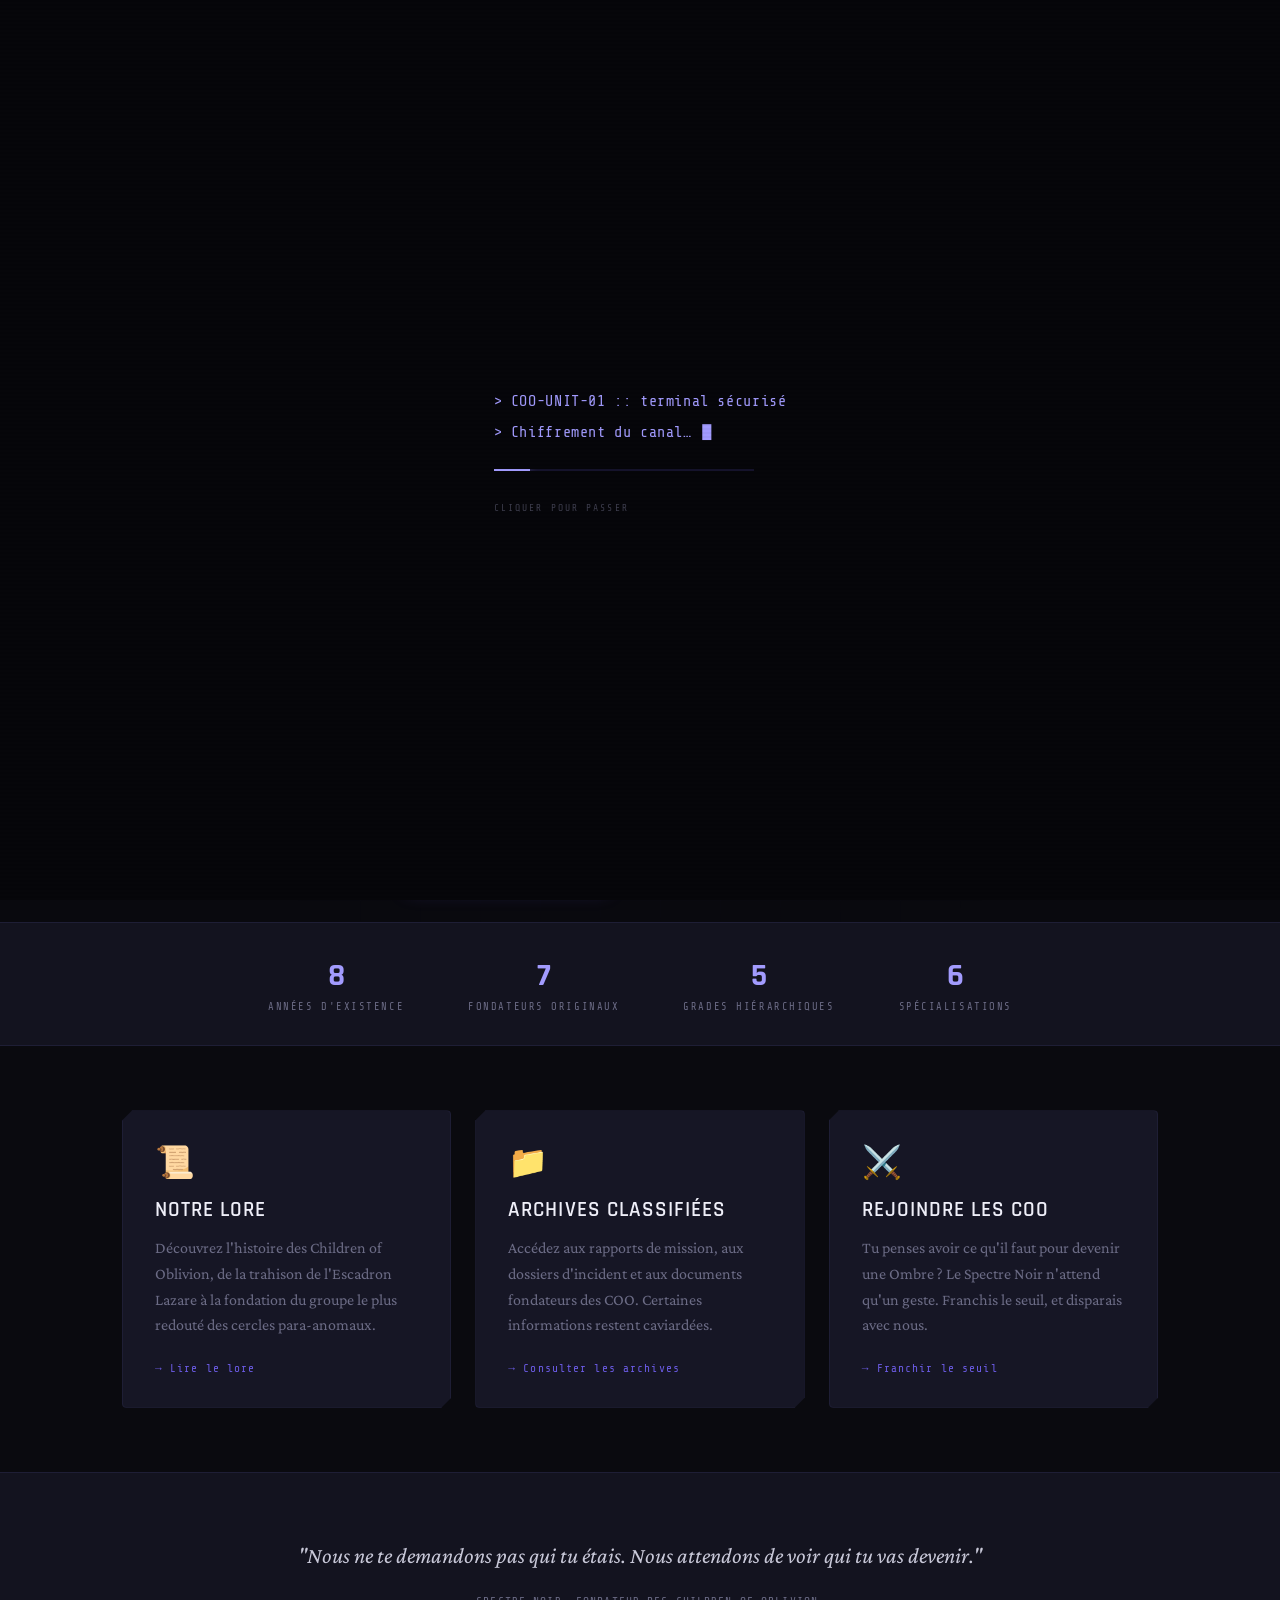
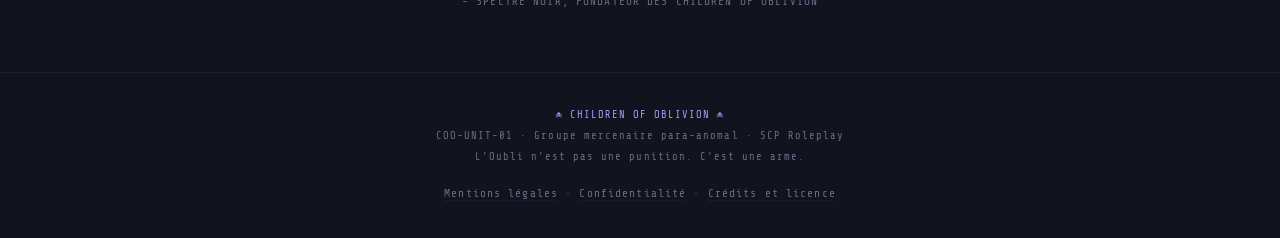
==== index.html @ 79f0a335 "Add files via upload" ====
<!DOCTYPE html>
<html lang="fr">
<head>
<meta charset="UTF-8">
<meta name="viewport" content="width=device-width, initial-scale=1.0">
<title>Children of Oblivion - COO-UNIT-01</title>
<link rel="icon" type="image/png" href="[data-uri]">
<link href="https://fonts.googleapis.com/css2?family=Share+Tech+Mono&family=Rajdhani:wght@300;400;500;600;700&family=Crimson+Pro:ital,wght@0,300;0,400;1,300;1,400&display=swap" rel="stylesheet">
<style>
  :root {
    --black: #0a0a0f;
    --deep: #0f0f1a;
    --panel: #13131f;
    --card: #161625;
    --border: #1e1e35;
    --accent: #6c5ce7;
    --accent2: #a29bfe;
    --red: #c0392b;
    --text: #c8c8d8;
    --text-dim: #6b6b85;
    --text-bright: #eeeef8;
    --mono: 'Share Tech Mono', monospace;
    --display: 'Rajdhani', sans-serif;
    --body: 'Crimson Pro', serif;
    --banner: url("[data-uri]");
    --logo: url("[data-uri]");
    --cut: 10px;
    --cut-lg: 16px;
  }

  * { box-sizing: border-box; margin: 0; padding: 0; }

  html, body {
    background: var(--black);
    color: var(--text);
    font-family: var(--body);
    min-height: 100vh;
    scroll-behavior: smooth;
  }

  /* SCANLINE OVERLAY */
  body::before {
    content: '';
    position: fixed;
    inset: 0;
    background: repeating-linear-gradient(0deg, transparent, transparent 2px, rgba(0,0,0,0.03) 2px, rgba(0,0,0,0.03) 4px);
    pointer-events: none;
    z-index: 9999;
  }

  /* NAV */
  nav {
    position: fixed;
    top: 0; left: 0; right: 0;
    z-index: 1000;
    background: rgba(10,10,15,0.95);
    border-bottom: 1px solid var(--border);
    backdrop-filter: blur(12px);
    display: flex;
    justify-content: center;
    height: 60px;
  }

  .nav-inner {
    width: 100%;
    max-width: 1100px;
    display: flex;
    align-items: center;
    justify-content: space-between;
    padding: 0 2.5rem;
  }

  .nav-logo {
    font-family: var(--mono);
    font-size: 0.85rem;
    color: var(--accent2);
    letter-spacing: 0.1em;
    display: flex;
    align-items: center;
    gap: 10px;
  }

  .nav-logo .skull { font-size: 1.1rem; }
  .nav-logo { cursor: pointer; }
  .nav-logo:hover .glitch { color: var(--text-bright); }
  .nav-logo .logo-img { height: 30px; width: 30px; background: var(--logo) center/contain no-repeat; cursor: pointer; flex-shrink: 0; display: inline-block;
    filter: drop-shadow(0 0 6px rgba(108,92,231,0.45)); transition: filter 0.25s; }
  .nav-logo .logo-img:hover { filter: drop-shadow(0 0 11px rgba(162,155,254,0.8)); }

  .nav-links {
    display: none;
    position: absolute;
    top: 68px;
    right: 2.5rem;
    min-width: 230px;
    max-width: 90vw;
    flex-direction: column;
    gap: 0;
    list-style: none;
    background: rgba(8,8,12,0.98);
    border: 1px solid var(--accent);
    border-radius: 6px;
    padding: 0.4rem 0;
    backdrop-filter: blur(12px);
    box-shadow: 0 16px 44px rgba(0,0,0,0.55);
  }

  .nav-links.open { display: flex; }
  .nav-links li { width: 100%; }

  .nav-links button {
    background: none;
    border: none;
    width: 100%;
    text-align: left;
    font-family: var(--display);
    font-size: 0.8rem;
    font-weight: 500;
    letter-spacing: 0.05em;
    color: var(--text-dim);
    cursor: pointer;
    padding: 0.75rem 1.3rem;
    border-radius: 0;
    transition: all 0.2s;
    text-transform: uppercase;
  }

  .nav-links button:hover,
  .nav-links button.active {
    color: var(--text-bright);
    background: rgba(108,92,231,0.15);
  }

  .nav-links button.active {
    color: var(--accent2);
    border-left: 3px solid var(--accent);
  }

  /* STATUS */
  .nav-status {
    font-family: var(--mono);
    font-size: 0.7rem;
    color: var(--text-dim);
    display: flex;
    align-items: center;
    gap: 6px;
  }

  .status-dot {
    width: 6px; height: 6px;
    border-radius: 50%;
    background: #00b894;
    box-shadow: 0 0 6px #00b894;
    animation: pulse 2s infinite;
  }

  @keyframes pulse {
    0%, 100% { opacity: 1; }
    50% { opacity: 0.4; }
  }

  /* PAGES */
  .page { display: none; padding-top: 60px; min-height: 100vh; }
  .page.active { display: block; }

  /* ============ PAGE ACCUEIL ============ */
  .hero {
    min-height: calc(100vh - 60px);
    display: flex;
    flex-direction: column;
    align-items: center;
    justify-content: center;
    position: relative;
    overflow: hidden;
    text-align: center;
    padding: 2rem;
  }

  .hero-bg {
    position: absolute;
    inset: 0;
    background:
      radial-gradient(ellipse 60% 50% at 50% 60%, rgba(108,92,231,0.08) 0%, transparent 70%),
      radial-gradient(ellipse 40% 30% at 20% 80%, rgba(192,57,43,0.04) 0%, transparent 60%);
  }

  .hero-grid {
    position: absolute;
    inset: 0;
    background-image:
      linear-gradient(rgba(108,92,231,0.04) 1px, transparent 1px),
      linear-gradient(90deg, rgba(108,92,231,0.04) 1px, transparent 1px);
    background-size: 60px 60px;
    mask-image: radial-gradient(ellipse at center, black 20%, transparent 80%);
  }

  .hero-tag {
    font-family: var(--mono);
    font-size: 0.7rem;
    color: var(--accent);
    letter-spacing: 0.25em;
    text-transform: uppercase;
    margin-bottom: 1.5rem;
    opacity: 0.8;
  }

  .hero-skull {
    font-size: 4rem;
    margin-bottom: 1rem;
    filter: drop-shadow(0 0 20px rgba(108,92,231,0.4));
    animation: float 4s ease-in-out infinite, skullGlitch 7s steps(1, end) infinite;
  }

  .hero-logo {
    width: 210px; height: 210px; max-width: 58vw; margin-bottom: 1.2rem;
    background: var(--logo) center/contain no-repeat;
    filter: drop-shadow(0 0 26px rgba(108,92,231,0.45));
    animation: float 5s ease-in-out infinite;
  }
  @media (max-width: 600px) { .hero-logo { width: 150px; height: 150px; } }

  .hero-banner {
    position: absolute; inset: 0; z-index: 0;
    background-image: var(--banner);
    background-size: cover; background-position: center;
    opacity: 0.16;
  }
  .hero-banner::after {
    content: ''; position: absolute; inset: 0;
    background: radial-gradient(ellipse at center, rgba(6,6,10,0.45) 0%, rgba(6,6,10,0.92) 78%);
  }

  @keyframes float {
    0%, 100% { transform: translateY(0); }
    50% { transform: translateY(-8px); }
  }

  .hero-title {
    font-family: var(--display);
    font-size: clamp(2.5rem, 7vw, 5.5rem);
    font-weight: 700;
    letter-spacing: 0.15em;
    text-transform: uppercase;
    color: var(--text-bright);
    line-height: 1;
    margin-bottom: 0.5rem;
    text-shadow: 0 0 40px rgba(108,92,231,0.3);
  }

  .hero-title span { color: var(--accent2); }

  .hero-sub {
    font-family: var(--mono);
    font-size: 0.8rem;
    color: var(--text-dim);
    letter-spacing: 0.2em;
    margin-bottom: 2.5rem;
  }

  .hero-divider {
    width: 80px;
    height: 1px;
    background: linear-gradient(90deg, transparent, var(--accent), transparent);
    margin: 0 auto 2.5rem;
  }

  .hero-tagline {
    font-family: var(--body);
    font-size: 1.2rem;
    font-style: italic;
    color: var(--text);
    max-width: 540px;
    line-height: 1.7;
    margin-bottom: 3rem;
  }

  .hero-badges {
    display: flex;
    gap: 1rem;
    flex-wrap: wrap;
    justify-content: center;
    width: 100%;
    margin-bottom: 3rem;
  }

  .badge {
    font-family: var(--mono);
    font-size: 0.65rem;
    letter-spacing: 0.15em;
    padding: 0.4rem 1rem;
    border: 1px solid rgba(108,92,231,0.35);
    border-radius: 2px;
    color: var(--accent2);
    background: rgba(108,92,231,0.06);
    text-transform: uppercase;
    transition: all 0.2s;
  }

  .badge:hover {
    border-color: var(--accent);
    background: rgba(108,92,231,0.12);
  }

  .hero-cta {
    display: flex;
    gap: 1rem;
    flex-wrap: wrap;
    justify-content: center;
    width: 100%;
  }

  .btn {
    font-family: var(--display);
    font-size: 0.9rem;
    font-weight: 600;
    letter-spacing: 0.1em;
    text-transform: uppercase;
    padding: 0.8rem 2rem;
    border-radius: 3px;
    cursor: pointer;
    transition: all 0.2s;
    border: none;
  }

  .btn-primary {
    background: var(--accent);
    color: white;
    box-shadow: 0 0 20px rgba(108,92,231,0.3);
  }

  .btn-primary:hover {
    background: var(--accent2);
    box-shadow: 0 0 30px rgba(108,92,231,0.5);
    transform: translateY(-1px);
  }

  .btn-outline {
    background: transparent;
    color: var(--text);
    border: 1px solid var(--border);
  }

  .btn-outline:hover {
    border-color: var(--accent);
    color: var(--accent2);
  }

  /* STATS */
  .stats-bar {
    background: var(--panel);
    border-top: 1px solid var(--border);
    border-bottom: 1px solid var(--border);
    padding: 2rem;
    display: flex;
    justify-content: center;
    gap: 4rem;
    flex-wrap: wrap;
  }

  .stat { text-align: center; }

  .stat-val {
    font-family: var(--display);
    font-size: 2rem;
    font-weight: 700;
    color: var(--accent2);
    display: block;
  }

  .stat-label {
    font-family: var(--mono);
    font-size: 0.65rem;
    letter-spacing: 0.15em;
    color: var(--text-dim);
    text-transform: uppercase;
  }

  /* CARDS ACCUEIL */
  .home-sections {
    padding: 4rem 2rem;
    max-width: 1100px;
    margin: 0 auto;
    display: grid;
    grid-template-columns: repeat(auto-fit, minmax(300px, 1fr));
    gap: 1.5rem;
  }

  .home-card {
    background: var(--card);
    border: 1px solid var(--border);
    border-radius: 4px;
    padding: 2rem;
    cursor: pointer;
    transition: all 0.25s;
    position: relative;
    overflow: hidden;
  }

  .home-card::before {
    content: '';
    position: absolute;
    top: 0; left: 0; right: 0;
    height: 2px;
    background: linear-gradient(90deg, transparent, var(--accent), transparent);
    opacity: 0;
    transition: opacity 0.25s;
  }

  .home-card:hover { border-color: var(--accent); transform: translateY(-3px); box-shadow: 0 8px 30px rgba(108,92,231,0.1); }
  .home-card:hover::before { opacity: 1; }

  .card-icon { font-size: 2rem; margin-bottom: 1rem; }

  .card-title {
    font-family: var(--display);
    font-size: 1.3rem;
    font-weight: 600;
    letter-spacing: 0.05em;
    color: var(--text-bright);
    text-transform: uppercase;
    margin-bottom: 0.75rem;
  }

  .card-desc {
    font-size: 1rem;
    color: var(--text-dim);
    line-height: 1.6;
  }

  .card-arrow {
    margin-top: 1.5rem;
    font-family: var(--mono);
    font-size: 0.7rem;
    color: var(--accent);
    letter-spacing: 0.1em;
  }

  /* QUOTE */
  .home-quote {
    padding: 4rem 2rem;
    text-align: center;
    background: var(--panel);
    border-top: 1px solid var(--border);
  }

  .home-quote blockquote {
    font-family: var(--body);
    font-size: 1.4rem;
    font-style: italic;
    color: var(--text);
    max-width: 700px;
    margin: 0 auto 1rem;
    line-height: 1.7;
  }

  .home-quote cite {
    font-family: var(--mono);
    font-size: 0.7rem;
    color: var(--text-dim);
    letter-spacing: 0.1em;
    font-style: normal;
  }

  /* ============ LAYOUT COMMUN ============ */
  .page-header {
    background: var(--panel);
    border-bottom: 1px solid var(--border);
    padding: 3rem 2rem 2.5rem;
    position: relative;
    overflow: hidden;
  }

  .page-header::after {
    content: '';
    position: absolute;
    bottom: 0; left: 0; right: 0;
    height: 1px;
    background: linear-gradient(90deg, transparent, var(--accent), transparent);
  }

  .page-header-inner { max-width: 900px; margin: 0 auto; }

  .page-eyebrow {
    font-family: var(--mono);
    font-size: 0.65rem;
    letter-spacing: 0.25em;
    color: var(--accent);
    text-transform: uppercase;
    margin-bottom: 0.75rem;
  }

  .page-title {
    font-family: var(--display);
    font-size: clamp(2rem, 4vw, 3rem);
    font-weight: 700;
    letter-spacing: 0.1em;
    text-transform: uppercase;
    color: var(--text-bright);
    margin-bottom: 0.75rem;
  }

  .page-desc {
    font-size: 1.05rem;
    color: var(--text-dim);
    font-style: italic;
    line-height: 1.6;
  }

  .content-wrap {
    max-width: 900px;
    margin: 0 auto;
    padding: 3rem 2rem;
  }

  /* ============ PAGE LORE ============ */
  .lore-nav {
    display: flex;
    gap: 0.5rem;
    flex-wrap: wrap;
    margin-bottom: 2.5rem;
    border-bottom: 1px solid var(--border);
    padding-bottom: 1.5rem;
  }

  .lore-nav button {
    font-family: var(--mono);
    font-size: 0.7rem;
    letter-spacing: 0.1em;
    text-transform: uppercase;
    background: transparent;
    border: 1px solid var(--border);
    color: var(--text-dim);
    padding: 0.4rem 0.9rem;
    border-radius: 2px;
    cursor: pointer;
    transition: all 0.2s;
  }

  .lore-nav button:hover,
  .lore-nav button.active {
    border-color: var(--accent);
    color: var(--accent2);
    background: rgba(108,92,231,0.08);
  }

  .lore-section { display: none; }
  .legal-section { display: none; }
  .legal-section.active { display: block; }
  .legal-notice { border: 1px solid var(--border); border-left: 3px solid var(--accent); background: rgba(108,92,231,0.06);
    padding: 1rem 1.2rem; border-radius: 4px; margin-bottom: 2rem; font-size: 0.85rem; color: var(--text-dim); }
  .legal-section h3 { font-family: var(--display); font-size: 1.15rem; color: var(--text-bright); margin: 2rem 0 0.7rem; letter-spacing: 0.02em; }
  .legal-section h3:first-of-type { margin-top: 0; }
  .legal-section p, .legal-section li { font-size: 0.9rem; line-height: 1.75; color: var(--text); margin-bottom: 0.8rem; }
  .legal-section ul { padding-left: 1.3rem; margin-bottom: 1rem; }
  .legal-section li { margin-bottom: 0.45rem; }
  .legal-section strong { color: var(--text-bright); }
  .legal-section a { color: var(--accent2); }
  .legal-todo { color: #ffb74d; font-family: var(--mono); font-size: 0.82rem; }
  .footer-legal { margin-top: 1rem; font-size: 0.7rem; }
  .footer-legal a { color: var(--text-dim); text-decoration: none; border-bottom: 1px dotted var(--border); cursor: pointer; }
  .footer-legal a:hover { color: var(--accent2); }
  .lore-section.active { display: block; }

  .lore-block {
    margin-bottom: 2.5rem;
  }

  .lore-block-title {
    font-family: var(--display);
    font-size: 1.1rem;
    font-weight: 600;
    letter-spacing: 0.1em;
    text-transform: uppercase;
    color: var(--accent2);
    margin-bottom: 1rem;
    padding-bottom: 0.5rem;
    border-bottom: 1px solid var(--border);
  }

  .lore-block p {
    font-size: 1.05rem;
    line-height: 1.85;
    color: var(--text);
    margin-bottom: 1rem;
  }

  .lore-block p:last-child { margin-bottom: 0; }

  .lore-block strong { color: var(--text-bright); font-weight: 600; }
  .lore-block em { color: var(--accent2); font-style: italic; }

  .lore-quote {
    border-left: 2px solid var(--accent);
    padding: 1rem 1.5rem;
    margin: 1.5rem 0;
    background: rgba(108,92,231,0.05);
    border-radius: 0 4px 4px 0;
  }

  .lore-quote p {
    font-style: italic;
    color: var(--text) !important;
    margin-bottom: 0.5rem !important;
  }

  .lore-quote cite {
    font-family: var(--mono);
    font-size: 0.65rem;
    color: var(--text-dim);
    letter-spacing: 0.08em;
    font-style: normal;
  }

  .timeline { margin: 1.5rem 0; }

  .tl-item {
    display: flex;
    gap: 1.5rem;
    margin-bottom: 1.5rem;
    position: relative;
  }

  .tl-item::before {
    content: '';
    position: absolute;
    left: 79px;
    top: 28px;
    bottom: -1.5rem;
    width: 1px;
    background: var(--border);
  }

  .tl-item:last-child::before { display: none; }

  .tl-date {
    font-family: var(--mono);
    font-size: 0.65rem;
    color: var(--accent);
    letter-spacing: 0.05em;
    width: 80px;
    flex-shrink: 0;
    padding-top: 4px;
    text-align: right;
  }

  .tl-dot {
    width: 10px; height: 10px;
    border-radius: 50%;
    background: var(--accent);
    flex-shrink: 0;
    margin-top: 5px;
    box-shadow: 0 0 8px rgba(108,92,231,0.5);
  }

  .tl-content {
    font-size: 1rem;
    color: var(--text);
    line-height: 1.7;
    flex: 1;
  }

  .tl-content strong { color: var(--text-bright); display: block; margin-bottom: 0.25rem; }

  .pills {
    display: flex;
    gap: 0.5rem;
    flex-wrap: wrap;
    margin: 1rem 0;
  }

  .pill {
    font-family: var(--mono);
    font-size: 0.65rem;
    letter-spacing: 0.08em;
    padding: 0.3rem 0.75rem;
    border-radius: 2px;
    border: 1px solid var(--border);
    color: var(--text-dim);
  }

  .pill-accent { border-color: var(--accent); color: var(--accent2); }
  .pill-red { border-color: var(--red); color: #e74c3c; }

  .redacted {
    background: var(--text-bright);
    color: var(--text-bright);
    border-radius: 2px;
    padding: 0 4px;
    cursor: pointer;
    transition: all 0.3s;
    user-select: none;
  }

  .redacted.revealed {
    background: rgba(108,92,231,0.2);
    color: var(--accent2);
  }

  /* ============ PAGE ARCHIVES ============ */
  .archives-grid {
    display: flex;
    flex-direction: column;
    gap: 1rem;
  }

  .archive-card {
    background: var(--card);
    border: 1px solid var(--border);
    border-radius: 4px;
    overflow: hidden;
    transition: border-color 0.2s;
  }

  .archive-card:hover { border-color: rgba(108,92,231,0.4); }

  .archive-header {
    display: flex;
    align-items: center;
    gap: 1rem;
    padding: 1.25rem 1.5rem;
    cursor: pointer;
    user-select: none;
  }

  .archive-id {
    font-family: var(--mono);
    font-size: 0.7rem;
    letter-spacing: 0.1em;
    color: var(--accent);
    background: rgba(108,92,231,0.1);
    border: 1px solid rgba(108,92,231,0.2);
    padding: 0.25rem 0.6rem;
    border-radius: 2px;
    flex-shrink: 0;
  }

  .archive-title-text {
    font-family: var(--display);
    font-size: 1rem;
    font-weight: 600;
    letter-spacing: 0.05em;
    color: var(--text-bright);
    text-transform: uppercase;
    flex: 1;
  }

  .archive-level {
    font-family: var(--mono);
    font-size: 0.6rem;
    letter-spacing: 0.08em;
    color: var(--text-dim);
    border: 1px solid var(--border);
    padding: 0.2rem 0.5rem;
    border-radius: 2px;
    flex-shrink: 0;
  }

  .archive-toggle {
    font-family: var(--mono);
    font-size: 0.8rem;
    color: var(--text-dim);
    transition: transform 0.2s;
    flex-shrink: 0;
  }

  .archive-card.open .archive-toggle { transform: rotate(180deg); }

  .archive-body {
    display: none;
    padding: 0 1.5rem 1.5rem;
    border-top: 1px solid var(--border);
  }

  .archive-card.open .archive-body { display: block; }

  .archive-meta {
    display: flex;
    gap: 1.5rem;
    flex-wrap: wrap;
    padding: 1rem 0;
    margin-bottom: 1rem;
    border-bottom: 1px solid var(--border);
  }

  .archive-meta-item {
    font-family: var(--mono);
    font-size: 0.65rem;
    color: var(--text-dim);
    letter-spacing: 0.05em;
  }

  .archive-meta-item span { color: var(--text); display: block; margin-top: 2px; }

  .archive-text p {
    font-size: 1rem;
    line-height: 1.8;
    color: var(--text);
    margin-bottom: 1rem;
  }

  .archive-text p:last-child { margin-bottom: 0; }
  .archive-text strong { color: var(--text-bright); }
  .archive-text em { color: var(--accent2); font-style: italic; }

  .archive-quote {
    border-left: 2px solid var(--accent);
    padding: 0.75rem 1.25rem;
    margin: 1rem 0;
    background: rgba(108,92,231,0.05);
  }

  .archive-quote p { font-style: italic; margin-bottom: 0.4rem !important; }
  .archive-quote cite { font-family: var(--mono); font-size: 0.6rem; color: var(--text-dim); font-style: normal; }

  /* FOOTER */
  footer {
    background: var(--panel);
    border-top: 1px solid var(--border);
    padding: 2rem;
    text-align: center;
  }

  footer p {
    font-family: var(--mono);
    font-size: 0.65rem;
    color: var(--text-dim);
    letter-spacing: 0.1em;
    line-height: 2;
  }

  footer .footer-accent { color: var(--accent2); }

  /* SCROLLBAR */
  ::-webkit-scrollbar { width: 6px; }
  ::-webkit-scrollbar-track { background: var(--black); }
  ::-webkit-scrollbar-thumb { background: var(--border); border-radius: 3px; }
  ::-webkit-scrollbar-thumb:hover { background: var(--accent); }

  @media (max-width: 600px) {
    .nav-inner { padding: 0 1rem; }
    .nav-status { display: none; }
    .stats-bar { gap: 2rem; }
    .tl-date { width: 55px; font-size: 0.55rem; }
    .tl-item::before { left: 54px; }
  }

  /* ============ PAGE PRÉSENTATION ============ */
  .pres-banner {
    width: 100%;
    aspect-ratio: 16 / 9;
    background: var(--banner) center/cover no-repeat;
    display: block;
    border: 1px solid var(--border);
    border-radius: 6px;
    box-shadow: 0 0 40px rgba(108,92,231,0.12);
    margin-bottom: 2.5rem;
  }

  .pres-intro {
    display: grid;
    grid-template-columns: 220px 1fr;
    gap: 2.5rem;
    align-items: center;
    margin-bottom: 1rem;
  }

  .pres-logo {
    width: 100%;
    aspect-ratio: 1 / 1;
    background: var(--logo) center/contain no-repeat;
    border-radius: 8px;
    border: 1px solid var(--border);
    box-shadow: 0 0 30px rgba(108,92,231,0.15);
  }

  .pres-intro-text p { font-size: 1.05rem; line-height: 1.85; color: var(--text); margin-bottom: 1rem; }
  .pres-intro-text p:last-child { margin-bottom: 0; }
  .pres-intro-text strong { color: var(--text-bright); }
  .pres-intro-text em { color: var(--accent2); font-style: italic; }

  .section-title {
    font-family: var(--display);
    font-size: 1.35rem;
    font-weight: 700;
    letter-spacing: 0.08em;
    text-transform: uppercase;
    color: var(--text-bright);
    margin: 3rem 0 1.5rem;
    padding-bottom: 0.6rem;
    border-bottom: 1px solid var(--border);
    position: relative;
  }
  .section-title::after {
    content: '';
    position: absolute;
    left: 0; bottom: -1px;
    width: 60px; height: 1px;
    background: var(--accent);
  }

  .ops-grid {
    display: grid;
    grid-template-columns: repeat(auto-fit, minmax(230px, 1fr));
    gap: 1rem;
  }
  .ops-card {
    background: var(--card);
    border: 1px solid var(--border);
    border-radius: 4px;
    padding: 1.5rem;
    transition: all 0.2s;
    cursor: pointer;
  }
  .ops-card:hover { border-color: var(--accent); transform: translateY(-2px); box-shadow: 0 8px 24px rgba(108,92,231,0.1); }
  .ops-icon { font-size: 1.6rem; margin-bottom: 0.6rem; }
  .ops-name {
    font-family: var(--display);
    font-size: 1.02rem; font-weight: 600;
    letter-spacing: 0.04em; text-transform: uppercase;
    color: var(--accent2); margin-bottom: 0.5rem;
  }
  .ops-desc { font-size: 0.95rem; color: var(--text-dim); line-height: 1.6; }

  .refus-list { display: flex; flex-direction: column; gap: 0.75rem; }
  .refus-item {
    display: flex; align-items: flex-start; gap: 0.75rem;
    background: rgba(192,57,43,0.06);
    border: 1px solid rgba(192,57,43,0.3);
    border-left: 3px solid var(--red);
    border-radius: 4px;
    padding: 1rem 1.25rem;
    font-size: 1rem; color: var(--text); line-height: 1.6;
  }
  .refus-item .x { color: #e74c3c; font-weight: 700; flex-shrink: 0; }

  .grade-list { display: flex; flex-direction: column; gap: 0.75rem; }
  .grade-row {
    display: flex; align-items: center; gap: 1rem;
    background: var(--card); border: 1px solid var(--border);
    border-left: 3px solid var(--accent);
    border-radius: 4px; padding: 1rem 1.25rem;
    transition: all 0.2s;
  }
  .grade-row:hover { border-color: var(--accent); transform: translateX(4px); }
  .grade-row.top { background: rgba(108,92,231,0.08); border-color: var(--accent); }
  .grade-skull { font-size: 1.2rem; color: var(--accent2); flex-shrink: 0; }
  .grade-info { flex: 1; }
  .grade-name { font-family: var(--display); font-weight: 600; font-size: 1.05rem; letter-spacing: 0.05em; text-transform: uppercase; color: var(--text-bright); }
  .grade-role { font-family: var(--mono); font-size: 0.68rem; letter-spacing: 0.06em; color: var(--text-dim); margin-top: 3px; }
  .grade-code { font-family: var(--mono); font-size: 0.65rem; letter-spacing: 0.05em; color: var(--accent); flex-shrink: 0; text-align: right; }

  /* BADGES CLIQUABLES */
  .badge { cursor: pointer; }

  /* MODALE */
  .modal-overlay {
    position: fixed; inset: 0; z-index: 2000;
    background: rgba(5,5,10,0.82);
    backdrop-filter: blur(4px);
    display: none; align-items: center; justify-content: center;
    padding: 1.5rem;
  }
  .modal-overlay.open { display: flex; }
  .modal-box {
    background: var(--card);
    border: 1px solid var(--accent);
    border-radius: 6px;
    max-width: 520px; width: 100%;
    padding: 2rem;
    position: relative;
    box-shadow: 0 0 50px rgba(108,92,231,0.25);
    animation: modalIn 0.25s ease;
  }
  @keyframes modalIn { from { opacity: 0; transform: translateY(12px); } to { opacity: 1; transform: none; } }
  .modal-eyebrow { font-family: var(--mono); font-size: 0.6rem; letter-spacing: 0.2em; color: var(--accent); text-transform: uppercase; margin-bottom: 0.5rem; }
  .modal-title { font-family: var(--display); font-size: 1.4rem; font-weight: 700; letter-spacing: 0.05em; text-transform: uppercase; color: var(--text-bright); margin-bottom: 1rem; padding-right: 1.5rem; }
  .modal-text { font-size: 1rem; line-height: 1.8; color: var(--text); }
  .modal-text strong { color: var(--accent2); }
  .modal-text em { color: var(--accent2); font-style: italic; }
  .modal-close {
    position: absolute; top: 0.6rem; right: 1rem;
    background: none; border: none; color: var(--text-dim);
    font-size: 1.6rem; cursor: pointer; line-height: 1; transition: color 0.2s;
  }
  .modal-close:hover { color: var(--accent2); }

  @media (max-width: 700px) {
    .pres-intro { grid-template-columns: 1fr; gap: 1.5rem; }
    .pres-logo { max-width: 240px; margin: 0 auto; }
    .grade-code { display: none; }
  }
  /* ============ DISCORD NAV ============ */
  .nav-right { display: flex; align-items: center; gap: 1rem; }
  .nav-discord {
    font-family: var(--mono); font-size: 0.65rem; letter-spacing: 0.1em; text-transform: uppercase;
    text-decoration: none; color: var(--text-bright);
    background: rgba(108,92,231,0.15); border: 1px solid var(--accent); border-radius: 4px;
    padding: 0.45rem 0.9rem; display: inline-flex; align-items: center; gap: 0.4rem;
    transition: all 0.2s; white-space: nowrap;
  }
  .nav-discord:hover { background: var(--accent); color: #fff; box-shadow: 0 0 16px rgba(108,92,231,0.4); }

  /* grades cliquables */
  .grade-row { cursor: pointer; }

  /* ============ PAGE RECRUTEMENT ============ */
  .recrut-intro p { font-size: 1.1rem; line-height: 1.85; color: var(--text); margin-bottom: 1rem; }
  .recrut-criteria { display: grid; grid-template-columns: repeat(auto-fit, minmax(280px, 1fr)); gap: 1rem; }
  .crit-card {
    display: flex; gap: 0.9rem; align-items: flex-start;
    background: var(--card); border: 1px solid var(--border); border-radius: 4px; padding: 1.25rem 1.4rem;
    transition: border-color 0.2s;
  }
  .crit-card:hover { border-color: var(--accent); }
  .crit-mark { color: var(--accent2); font-size: 1.1rem; line-height: 1.4; flex-shrink: 0; }
  .crit-card strong { display: block; font-family: var(--display); text-transform: uppercase; letter-spacing: 0.03em; color: var(--text-bright); font-size: 0.98rem; margin-bottom: 0.35rem; }
  .crit-card p { font-size: 0.92rem; line-height: 1.6; color: var(--text-dim); }
  .recrut-steps { display: flex; flex-direction: column; gap: 1rem; }
  .step-row {
    display: flex; gap: 1.1rem; align-items: flex-start;
    background: var(--card); border: 1px solid var(--border); border-left: 3px solid var(--accent);
    border-radius: 4px; padding: 1.1rem 1.3rem;
  }
  .step-num {
    flex-shrink: 0; width: 32px; height: 32px;
    display: flex; align-items: center; justify-content: center;
    background: rgba(108,92,231,0.15); border: 1px solid var(--accent); border-radius: 50%;
    font-family: var(--display); font-weight: 700; color: var(--accent2);
  }
  .step-row strong { display: block; font-family: var(--display); text-transform: uppercase; letter-spacing: 0.03em; color: var(--text-bright); font-size: 0.98rem; margin-bottom: 0.3rem; }
  .step-row p { font-size: 0.92rem; line-height: 1.6; color: var(--text-dim); }
  .recrut-cta { display: flex; gap: 1rem; flex-wrap: wrap; margin-top: 2.5rem; }
  .recrut-btn { text-decoration: none; display: inline-flex; align-items: center; justify-content: center; }

  @media (max-width: 760px) {
    .nav-links button { font-size: 0.72rem; padding: 0.35rem 0.5rem; letter-spacing: 0.04em; }
    .nav-discord { padding: 0.4rem 0.65rem; font-size: 0.58rem; }
  }
  /* Registre - niveaux de menace */
  .archive-level.lvl-apollyon { color: #ff5252; }
  .archive-level.lvl-keter { color: #ff9800; }
  .archive-level.lvl-euclid { color: var(--accent2); }
  .archive-level.lvl-safe { color: #4caf50; }
  .archive-level.lvl-redacted { color: var(--text-dim); }
  .archive-field-label { display: block; font-family: var(--mono); font-size: 0.68rem; letter-spacing: 0.1em; text-transform: uppercase; color: var(--accent2); margin: 1.1rem 0 0.4rem; }
  .archive-field-label:first-child { margin-top: 0; }
  .archive-level.lvl-thaumiel { color: #e8c34a; }

  /* ============ CATÉGORIES DU REGISTRE ============ */
  .registre-category { margin-bottom: 2.8rem; }
  .registre-category:last-child { margin-bottom: 0; }
  .registre-cat-head { display: flex; align-items: baseline; gap: 0.7rem; margin-bottom: 0.5rem; padding-bottom: 0.6rem; border-bottom: 1px solid var(--border); }
  .registre-cat-dot { width: 10px; height: 10px; border-radius: 50%; flex-shrink: 0; }
  .registre-cat-dot.lvl-safe { background: #4caf50; box-shadow: 0 0 6px #4caf50; }
  .registre-cat-dot.lvl-euclid { background: var(--accent2); box-shadow: 0 0 6px var(--accent2); }
  .registre-cat-dot.lvl-keter { background: #ff9800; box-shadow: 0 0 6px #ff9800; }
  .registre-cat-dot.lvl-thaumiel { background: #e8c34a; box-shadow: 0 0 6px #e8c34a; }
  .registre-cat-dot.lvl-apollyon { background: #ff5252; box-shadow: 0 0 6px #ff5252; }
  .registre-cat-dot.lvl-redacted { background: var(--text-dim); }
  .registre-cat-title { font-family: var(--display); font-size: 1.3rem; text-transform: uppercase; letter-spacing: 0.04em; color: var(--text-bright); margin: 0; }
  .registre-cat-count { font-family: var(--mono); font-size: 0.65rem; color: var(--text-dim); letter-spacing: 0.08em; }
  .registre-cat-desc { font-size: 0.85rem; color: var(--text-dim); margin: 0.7rem 0 1.3rem; max-width: 640px; }

  /* ============ PERSONNALITÉS D'INTÉRÊT ============ */
  .registre-cat-dot.lvl-pdi { background: #4a9eff; box-shadow: 0 0 6px #4a9eff; }
  .threat-card { border: 1px solid rgba(74,158,255,0.4); background: linear-gradient(180deg, rgba(74,158,255,0.06), var(--card)); border-radius: 4px; overflow: hidden; margin-bottom: 1.3rem; box-shadow: 0 4px 18px rgba(0,0,0,0.25); clip-path: polygon(0 var(--cut), var(--cut) 0, 100% 0, 100% calc(100% - var(--cut)), calc(100% - var(--cut)) 100%, 0 100%); }
  .threat-card:last-child { margin-bottom: 0; }
  .threat-header { padding: 1.2rem 1.4rem; cursor: pointer; display: flex; align-items: center; justify-content: space-between; gap: 1rem; flex-wrap: wrap; }
  .threat-id-wrap { display: flex; flex-direction: column; gap: 0.25rem; }
  .threat-id { font-family: var(--mono); font-size: 0.66rem; color: #4a9eff; letter-spacing: 0.1em; }
  .threat-name { font-family: var(--display); font-size: 1.25rem; color: var(--text-bright); }
  .threat-status-badge { font-family: var(--mono); font-size: 0.62rem; letter-spacing: 0.08em; text-transform: uppercase; padding: 0.32rem 0.7rem; border: 1px solid #4a9eff; color: #4a9eff; border-radius: 3px; white-space: nowrap; }
  .threat-toggle { color: var(--text-dim); transition: transform 0.3s; }
  .threat-card.open .threat-toggle { transform: rotate(180deg); }
  .threat-stats { display: grid; grid-template-columns: repeat(auto-fit, minmax(150px, 1fr)); gap: 1px; background: var(--border); border-top: 1px solid var(--border); border-bottom: 1px solid var(--border); }
  .threat-stat { background: var(--card); padding: 0.85rem 1.1rem; }
  .threat-stat-label { font-family: var(--mono); font-size: 0.58rem; letter-spacing: 0.08em; text-transform: uppercase; color: var(--text-dim); margin-bottom: 0.3rem; }
  .threat-stat-value { font-family: var(--display); font-size: 0.98rem; color: var(--text-bright); }
  .threat-risk { padding: 1rem 1.4rem 1.1rem; border-bottom: 1px solid var(--border); }
  .threat-risk-head { display: flex; justify-content: space-between; align-items: baseline; font-family: var(--mono); font-size: 0.6rem; letter-spacing: 0.08em; text-transform: uppercase; color: var(--text-dim); margin-bottom: 0.5rem; }
  .risk-level { font-weight: 700; font-size: 0.66rem; letter-spacing: 0.1em; }
  .risk-bar { display: grid; grid-template-columns: repeat(4, 1fr); gap: 4px; }
  .risk-bar span { height: 7px; border-radius: 2px; background: rgba(255,255,255,0.07); }
  .risk-1 { --risk-c: #4caf50; } .risk-2 { --risk-c: #e8c34a; } .risk-3 { --risk-c: #ff9800; } .risk-4 { --risk-c: #ff5252; }
  .risk-level.risk-1, .risk-level.risk-2, .risk-level.risk-3, .risk-level.risk-4 { color: var(--risk-c); }
  .risk-bar.risk-1 span:nth-child(-n+1), .risk-bar.risk-2 span:nth-child(-n+2),
  .risk-bar.risk-3 span:nth-child(-n+3), .risk-bar.risk-4 span:nth-child(-n+4) { background: var(--risk-c); box-shadow: 0 0 6px var(--risk-c); }
  .risk-legend { display: flex; gap: 1.1rem; flex-wrap: wrap; margin: -0.6rem 0 1.4rem; font-family: var(--mono); font-size: 0.58rem; letter-spacing: 0.08em; text-transform: uppercase; }
  .risk-legend span { display: flex; align-items: center; gap: 5px; color: var(--risk-c); }
  .risk-legend span::before { content: ''; width: 14px; height: 5px; border-radius: 2px; background: var(--risk-c); }
  .threat-body { display: none; padding: 1.4rem; }
  .threat-card.open .threat-body { display: block; }

  /* ============ VERROU D'ACCÈS DOSSIER ============ */
  .archive-lock { position: relative; margin: 1.3rem 0 0.4rem; padding: 1.3rem 1.5rem 1.25rem; border: 1px solid var(--border); background: repeating-linear-gradient(135deg, rgba(108,92,231,0.032) 0 11px, transparent 11px 22px), rgba(0,0,0,0.38); clip-path: polygon(0 0, calc(100% - 14px) 0, 100% 14px, 100% 100%, 14px 100%, 0 calc(100% - 14px)); }
  .archive-lock::before { content: ''; position: absolute; left: 0; top: 0; bottom: 0; width: 2px; background: linear-gradient(180deg, var(--accent), rgba(108,92,231,0)); }
  .archive-lock-label { font-family: var(--mono); font-size: 0.7rem; letter-spacing: 0.15em; text-transform: uppercase; color: var(--accent2); margin: 0 0 0.3rem; }
  .archive-lock-sub { font-family: var(--mono); font-size: 0.6rem; letter-spacing: 0.09em; text-transform: uppercase; color: var(--text-dim); margin: 0 0 1.05rem; }
  .archive-lock-row { display: flex; gap: 0; max-width: 430px; }
  .archive-lock-input { flex: 1; min-width: 0; background: rgba(0,0,0,0.55); border: 1px solid var(--border); border-right: none; color: var(--text-bright); font-family: var(--mono); font-size: 0.85rem; letter-spacing: 0.06em; padding: 0.7rem 0.9rem; border-radius: 0; }
  .archive-lock-input::placeholder { color: var(--text-dim); letter-spacing: 0.04em; }
  .archive-lock-input:focus { outline: none; border-color: var(--accent); box-shadow: inset 0 0 0 1px rgba(108,92,231,0.22); }
  .archive-lock-btn { flex: none; background: rgba(108,92,231,0.12); border: 1px solid var(--accent); color: var(--accent2); font-family: var(--mono); font-size: 0.7rem; letter-spacing: 0.12em; text-transform: uppercase; padding: 0.7rem 1.25rem; border-radius: 0; cursor: pointer; white-space: nowrap; transition: background 0.2s, color 0.2s; }
  .archive-lock-btn:hover { background: rgba(108,92,231,0.28); color: var(--text-bright); }
  .archive-lock-error { font-family: var(--mono); font-size: 0.66rem; letter-spacing: 0.06em; color: #e74c3c; margin: 0.65rem 0 0; min-height: 0.9em; }
  .depo { position: relative; max-width: 74ch; margin: 1.2rem 0 0.6rem; padding: 1.5rem 1.8rem 1.4rem; background: rgba(0,0,0,0.3); border: 1px solid var(--border); border-left: 2px solid var(--accent); clip-path: polygon(0 0, calc(100% - 16px) 0, 100% 16px, 100% 100%, 0 100%); }
  .depo > p:not(.depo-head) { margin: 0 0 1.15rem; line-height: 1.78; }
  .depo-head { font-family: var(--mono); font-size: 0.63rem; letter-spacing: 0.14em; text-transform: uppercase; color: var(--text-dim); padding-bottom: 0.75rem; margin: 0 0 1.35rem; border-bottom: 1px solid var(--border); }
  .depo-break { display: block; width: 46px; height: 1px; background: var(--border); margin: 1.9rem 0; }
  .depo .archive-quote { margin: 1.5rem 0 0; }
  @media (max-width: 600px) {
    .depo { max-width: none; padding: 1.2rem 1.15rem 1.1rem; }
    .depo-head { font-size: 0.57rem; letter-spacing: 0.1em; margin-bottom: 1.1rem; }
    .depo > p:not(.depo-head) { line-height: 1.72; margin-bottom: 1rem; }
    .depo-break { margin: 1.5rem 0; }
  }
  @media (max-width: 520px) {
    .archive-lock { padding: 1.1rem 1rem 1rem; }
    .archive-lock-label { font-size: 0.66rem; letter-spacing: 0.12em; }
    .archive-lock-extra { display: none; }
    .archive-lock-row { flex-direction: column; gap: 0.6rem; max-width: none; }
    .archive-lock-input { border-right: 1px solid var(--border); }
    .archive-lock-btn { width: 100%; padding: 0.75rem; }
  }
  /* ============ MUR DES OMBRES ============ */
  .ombres-note { font-family: var(--mono); font-size: 0.65rem; letter-spacing: 0.06em; color: var(--text-dim); background: rgba(108,92,231,0.06); border: 1px dashed var(--accent); border-radius: 4px; padding: 0.9rem 1.1rem; margin-bottom: 2rem; line-height: 1.6; }
  .ombres-grid { display: grid; grid-template-columns: repeat(auto-fill, minmax(230px, 1fr)); gap: 1rem; }
  .ombre-card { background: var(--card); border: 1px solid var(--border); border-radius: 6px; padding: 1.3rem; position: relative; transition: all 0.2s; overflow: hidden; }
  .ombre-card:hover { border-color: var(--accent); transform: translateY(-3px); box-shadow: 0 10px 28px rgba(108,92,231,0.12); }
  .ombre-card::before { content:''; position:absolute; top:0; left:0; right:0; height:2px; background: linear-gradient(90deg,transparent,var(--accent),transparent); }
  .ombre-skull { font-size: 1.5rem; color: var(--accent2); margin-bottom: 0.5rem; }
  .ombre-code { font-family: var(--display); font-size: 1.15rem; font-weight: 700; letter-spacing: 0.05em; text-transform: uppercase; color: var(--text-bright); line-height: 1.15; }
  .ombre-grade { font-family: var(--mono); font-size: 0.6rem; letter-spacing: 0.12em; text-transform: uppercase; color: var(--accent); margin: 0.25rem 0 0.85rem; }
  .ombre-line { display:flex; justify-content: space-between; gap: 0.5rem; align-items: baseline; padding: 0.4rem 0; border-top: 1px solid var(--border); }
  .ombre-line .k { font-family: var(--mono); color: var(--text-dim); letter-spacing: 0.05em; text-transform: uppercase; font-size: 0.58rem; flex-shrink: 0; }
  .ombre-line .v { color: var(--text); text-align: right; font-size: 0.8rem; }
  .st-actif { color: #4caf50; }
  .st-obs { color: var(--accent2); }
  .st-dispa { color: #ff5252; }
  .ombre-desc { font-size: 0.82rem; line-height: 1.55; color: var(--text-dim); margin-top: 0.85rem; font-style: italic; }
  /* ============ AMBIANCE ============ */
  .scanlines { position: fixed; inset: 0; pointer-events: none; z-index: 1500; opacity: 0.5; mix-blend-mode: multiply;
    background: repeating-linear-gradient(0deg, rgba(0,0,0,0.10) 0px, rgba(0,0,0,0.10) 1px, transparent 1px, transparent 3px); }
  .boot-screen { position: fixed; inset: 0; z-index: 3000; background: #06060a; display: flex; align-items: center; justify-content: center; transition: opacity 0.6s ease; }
  .boot-screen.done { opacity: 0; pointer-events: none; }
  .boot-inner { font-family: var(--mono); max-width: 92%; padding: 1.5rem; }

  /* ============ MINUTEUR DE SESSION ============ */
  .session-timer { font-family: var(--mono); font-size: 0.72rem; letter-spacing: 0.05em; color: var(--text-dim); border: 1px solid var(--border); border-radius: 3px; padding: 0.32rem 0.6rem; white-space: nowrap; }
  .session-timer.warn { color: #ff9800; border-color: #ff9800; }
  .session-timer.critical { color: #ff5252; border-color: #ff5252; animation: pulse 1s infinite; }
  .session-lock { position: fixed; inset: 0; z-index: 4000; background: #06060a; display: flex; align-items: center; justify-content: center; opacity: 0; pointer-events: none; transition: opacity 0.5s ease; text-align: center; }
  .session-lock.open { opacity: 1; pointer-events: all; }
  .session-lock-inner { font-family: var(--mono); max-width: 480px; padding: 2rem; }
  .session-lock-title { font-family: var(--display); font-size: 1.8rem; letter-spacing: 0.08em; color: #ff5252; text-transform: uppercase; margin-bottom: 1.2rem; animation: glitchFlicker 3s infinite; }
  .session-lock-text { font-size: 0.82rem; line-height: 1.8; color: var(--text-dim); margin-bottom: 2rem; }
  .session-lock-btn { background: none; border: 1px solid var(--accent); color: var(--accent2); font-family: var(--mono); font-size: 0.72rem; letter-spacing: 0.1em; text-transform: uppercase; padding: 0.7rem 1.6rem; border-radius: 3px; cursor: pointer; transition: all 0.2s; }
  .session-lock-btn:hover { background: rgba(108,92,231,0.15); }
  .boot-line { white-space: pre-wrap; font-size: 0.95rem; line-height: 2; letter-spacing: 0.04em; color: var(--accent2); }
  .boot-line::after { content: '█'; margin-left: 2px; animation: bootblink 1s steps(1) infinite; }
  @keyframes bootblink { 50% { opacity: 0; } }
  .boot-skip { margin-top: 2rem; font-size: 0.6rem; letter-spacing: 0.22em; text-transform: uppercase; color: var(--text-dim); opacity: 0.55; }
  .boot-progress { width: 260px; max-width: 70vw; height: 2px; background: rgba(108,92,231,0.15); margin-top: 1.3rem; overflow: hidden; }
  .boot-progress-bar { height: 100%; width: 0%; background: var(--accent2); box-shadow: 0 0 8px var(--accent2); transition: width 0.2s linear; }
  .boot-id { font-family: var(--mono); font-size: 0.62rem; letter-spacing: 0.12em; color: var(--text-dim); margin-top: 0.9rem; opacity: 0; transition: opacity 0.3s; }
  .boot-id.show { opacity: 0.85; }

  /* ============ CADRE HUD ============ */
  .hud-frame { position: fixed; inset: 0; z-index: 1600; pointer-events: none; }
  .hud-corner { position: absolute; width: 24px; height: 24px; opacity: 0.4; }
  .hud-corner.tl { top: 10px; left: 10px; border-top: 1px solid var(--accent); border-left: 1px solid var(--accent); }
  .hud-corner.tr { top: 10px; right: 10px; border-top: 1px solid var(--accent); border-right: 1px solid var(--accent); }
  .hud-corner.bl { bottom: 10px; left: 10px; border-bottom: 1px solid var(--accent); border-left: 1px solid var(--accent); }
  .hud-corner.br { bottom: 10px; right: 10px; border-bottom: 1px solid var(--accent); border-right: 1px solid var(--accent); }
  .hud-tag { position: fixed; z-index: 1600; font-family: var(--mono); font-size: 0.6rem; letter-spacing: 0.1em; color: var(--text-dim); opacity: 0.65; pointer-events: none; text-transform: uppercase; display: flex; align-items: center; gap: 6px; }
  .hud-tag.bl-tag { bottom: 13px; left: 40px; }
  .hud-tag.br-tag { bottom: 13px; right: 40px; flex-direction: row-reverse; }
  .hud-dot { width: 5px; height: 5px; border-radius: 50%; background: #00b894; box-shadow: 0 0 5px #00b894; animation: pulse 2s infinite; flex-shrink: 0; }
  @media (max-width: 760px) { .hud-frame, .hud-tag { display: none; } }

  /* ============ TAMPONS DOSSIER ============ */
  .stamp { display: inline-block; font-family: var(--mono); font-size: 0.6rem; letter-spacing: 0.16em; text-transform: uppercase; padding: 0.35rem 0.8rem; border: 1px solid currentColor; border-radius: 2px; transform: rotate(-3deg); opacity: 0.6; position: relative; margin-top: 0.9rem; }
  .stamp::before { content: ''; position: absolute; inset: 2px; border: 1px solid currentColor; opacity: 0.55; border-radius: 1px; }
  .stamp-accent { color: var(--accent2); }
  .stamp-red { color: #e74c3c; }

  /* ============ GLITCH ============ */
  @keyframes glitchFlicker {
    0%, 91%, 100% { text-shadow: none; }
    92% { text-shadow: -2px 0 var(--red), 2px 0 var(--accent2); }
    93% { text-shadow: 2px 0 var(--red), -2px 0 var(--accent2); }
    94% { text-shadow: -1px 0 var(--accent2), 1px 0 var(--red); }
    95% { text-shadow: none; }
  }
  .glitch { animation: glitchFlicker 7s infinite; }
  @keyframes glitchFlickerHero {
    0%, 91%, 100% { text-shadow: 0 0 40px rgba(108,92,231,0.3); }
    92% { text-shadow: -3px 0 var(--red), 3px 0 var(--accent2); }
    93% { text-shadow: 3px 0 var(--red), -3px 0 var(--accent2); }
    94% { text-shadow: -2px 0 var(--accent2), 2px 0 var(--red); }
    95% { text-shadow: 0 0 40px rgba(108,92,231,0.3); }
  }
  .glitch-hero { animation: glitchFlickerHero 9s infinite; }

  /* ============ PANNEAUX DOSSIER (coins coupés) ============ */
  .archive-card, .ombre-card, .ops-card, .crit-card, .step-row, .grade-row, .home-card {
    clip-path: polygon(0 var(--cut), var(--cut) 0, 100% 0, 100% calc(100% - var(--cut)), calc(100% - var(--cut)) 100%, 0 100%);
  }
  .modal-box {
    clip-path: polygon(0 var(--cut-lg), var(--cut-lg) 0, 100% 0, 100% calc(100% - var(--cut-lg)), calc(100% - var(--cut-lg)) 100%, 0 100%);
  }
  @keyframes skullGlitch {
    0%, 86%, 100% { text-shadow: none; }
    88% { text-shadow: -3px 0 #ff003c, 3px 0 #6c5ce7; }
    90% { text-shadow: 3px 0 #ff003c, -3px 0 #6c5ce7; }
    92% { text-shadow: -2px 0 #ff003c, 2px 0 #6c5ce7; }
    94% { text-shadow: none; }
  }
  .nav-burger { display: flex; align-items: center; justify-content: center; background: none; border: 1px solid var(--border); color: var(--text-bright); font-size: 1.1rem; line-height: 1; cursor: pointer; padding: 0.4rem 0.7rem; border-radius: 3px; transition: all 0.2s; }
  .nav-burger:hover { border-color: var(--accent); color: var(--accent2); background: rgba(108,92,231,0.1); }
  @media (max-width: 480px) {
    .nav-links { right: 1rem; min-width: 200px; }
  }
  .nav-logo { white-space: nowrap; flex-shrink: 0; }
  /* Commandement - carte Spectre Noir */
  .cmd-spectre { grid-column: 1 / -1; display: flex; align-items: center; gap: 1.5rem; flex-wrap: wrap;
    background: linear-gradient(135deg, rgba(108,92,231,0.14), rgba(108,92,231,0.03));
    border: 1px solid var(--accent); border-radius: 8px; padding: 1.6rem 1.8rem; position: relative; overflow: hidden;
    box-shadow: 0 0 35px rgba(108,92,231,0.12); }
  .cmd-spectre::before { content:''; position:absolute; top:0; left:0; right:0; height:2px; background: linear-gradient(90deg, transparent, var(--accent), transparent); }
  .cs-skull { font-size: 2.6rem; color: var(--accent2); flex-shrink: 0; }
  .cs-info { flex: 1; min-width: 220px; }
  .cs-code { font-family: var(--display); font-size: 1.6rem; font-weight: 700; letter-spacing: 0.06em; text-transform: uppercase; color: var(--text-bright); line-height: 1.1; }
  .cs-grade { font-family: var(--mono); font-size: 0.62rem; letter-spacing: 0.15em; text-transform: uppercase; color: var(--accent); margin-top: 0.25rem; }
  .cs-desc { color: var(--text-dim); font-style: italic; margin-top: 0.6rem; font-size: 0.9rem; line-height: 1.55; max-width: 620px; }
  .cs-status { font-family: var(--mono); font-size: 0.62rem; letter-spacing: 0.12em; align-self: flex-start; flex-shrink: 0; }
  /* Mur des Ombres - matricules */
  .roster-sub { font-family: var(--mono); font-size: 0.64rem; letter-spacing: 0.08em; text-transform: uppercase; color: var(--text-dim); margin: -0.8rem 0 1.2rem; }
  .matricule-grid { display: grid; grid-template-columns: repeat(auto-fill, minmax(118px, 1fr)); gap: 0.5rem; margin-bottom: 2.6rem; }
  .matricule { display: flex; align-items: center; gap: 0.5rem; background: var(--card); border: 1px solid var(--border); border-radius: 4px; padding: 0.6rem 0.8rem; font-family: var(--mono); font-size: 0.74rem; letter-spacing: 0.03em; color: var(--text); cursor: pointer; transition: all 0.2s; }
  .matricule:hover { border-color: var(--accent); color: var(--text-bright); transform: translateY(-1px); }
  .matricule .mdot { width: 6px; height: 6px; border-radius: 50%; background: var(--accent2); flex-shrink: 0; box-shadow: 0 0 6px rgba(108,92,231,0.6); }
  .matricule.dispa { opacity: 0.65; }
  .matricule.dispa .mdot { background: #ff5252; box-shadow: 0 0 6px rgba(255,82,82,0.6); }
  .matricule .mtag { margin-left: auto; color: #ff5252; font-weight: 700; }
  /* matricules enrichis */
  .matricule-grid { grid-template-columns: repeat(auto-fill, minmax(142px, 1fr)); }
  .minfo { display: flex; flex-direction: column; gap: 0.12rem; min-width: 0; line-height: 1.2; }
  .mcode { font-size: 0.74rem; color: var(--text); letter-spacing: 0.03em; }
  .mspec { font-size: 0.53rem; color: var(--text-dim); letter-spacing: 0.05em; text-transform: uppercase; white-space: nowrap; overflow: hidden; text-overflow: ellipsis; }
  .matricule:hover .mcode { color: var(--text-bright); }
  .st-mort { opacity: 0.55; }
  .st-mort .mdot { background: #ff5252; box-shadow: 0 0 6px rgba(255,82,82,0.6); }
  .st-mort .mtag { color: #ff5252; }
  .st-coma .mdot { background: #26c6da; box-shadow: 0 0 7px rgba(38,198,218,0.7); animation: comaPulse 1.8s ease-in-out infinite; }
  .st-coma .mtag { color: #26c6da; }
  @keyframes comaPulse { 50% { opacity: 0.3; } }
  .st-rech .mdot { background: #ffb74d; box-shadow: 0 0 6px rgba(255,183,77,0.6); }
  .st-rech .mtag { color: #ffb74d; }
  .st-dispa { opacity: 0.7; }
  .st-dispa .mdot { background: #ff5252; box-shadow: 0 0 6px rgba(255,82,82,0.6); animation: pulse 2s infinite; }
  .st-dispa .mtag { color: #ff5252; }
  .st-mission .mdot { background: #64b5f6; box-shadow: 0 0 6px rgba(100,181,246,0.6); }
  .st-mission .mtag { color: #64b5f6; }
  .st-blesse .mdot { background: #ff7043; box-shadow: 0 0 6px rgba(255,112,67,0.6); }
  .st-blesse .mtag { color: #ff7043; }
  .st-susp { opacity: 0.6; }
  .st-susp .mdot { background: var(--text-dim); }
  .st-susp .mtag { color: var(--text-dim); }
  .mtag { margin-left: auto; font-size: 0.56rem; font-weight: 700; letter-spacing: 0.08em; flex-shrink: 0; }
  .lore-subhead { font-family: var(--mono); font-size: 0.7rem; letter-spacing: 0.18em; text-transform: uppercase; color: var(--accent); margin: 0.5rem 0 1.3rem; padding-bottom: 0.6rem; border-bottom: 1px solid var(--border); }
  .lore-subhead + .lore-block { margin-top: 0; }
  .lore-block + .lore-subhead { margin-top: 2.5rem; }
  .lore-subhead + .faction-grid { margin-top: 0; }

  /* ============ FACTIONS SECONDAIRES ============ */
  .faction-grid { display: grid; grid-template-columns: repeat(auto-fill, minmax(240px, 1fr)); gap: 0.8rem; margin: 1rem 0 0.5rem; }
  .faction-card { padding: 0.85rem 1rem; border: 1px solid var(--border); border-radius: 4px; background: var(--card); transition: border-color 0.2s; }
  .faction-card:hover { border-color: rgba(108,92,231,0.4); }
  .faction-name { font-family: var(--display); font-size: 0.88rem; color: var(--text-bright); margin-bottom: 0.3rem; font-weight: 500; }
  .faction-desc { font-size: 0.76rem; color: var(--text-dim); line-height: 1.5; }
  .faction-status { margin-top: 0.6rem; font-family: var(--mono); font-size: 0.56rem; letter-spacing: 0.08em; text-transform: uppercase; display: flex; align-items: center; gap: 5px; }
  .faction-status::before { content: ''; width: 5px; height: 5px; border-radius: 50%; background: currentColor; flex-shrink: 0; }
  .fs-ign { color: var(--text-dim); }
  .fs-sus { color: #ffb74d; }
  .fs-con { color: #ff5252; }
  .faction-legend { display: flex; gap: 1.4rem; flex-wrap: wrap; margin-top: 1.1rem; }
  .faction-legend .faction-status { margin-top: 0; }
  /* ============ RECHERCHE ============ */
  .nav-search { display: inline-flex; align-items: center; justify-content: center; background: none; border: 1px solid var(--border); color: var(--text-dim); border-radius: 4px; width: 34px; height: 30px; cursor: pointer; transition: all 0.2s; flex-shrink: 0; }
  .nav-search:hover { border-color: var(--accent); color: var(--text-bright); }
  .search-overlay { position: fixed; inset: 0; z-index: 2500; background: rgba(4,4,8,0.82); backdrop-filter: blur(4px); display: none; align-items: flex-start; justify-content: center; padding: 12vh 1rem 1rem; }
  .search-overlay.open { display: flex; }
  .search-box { width: min(620px, 100%); background: #14141c; border: 1px solid var(--accent); border-radius: 10px; box-shadow: 0 20px 60px rgba(0,0,0,0.6); overflow: hidden; max-height: 76vh; display: flex; flex-direction: column; }
  #search-input { width: 100%; box-sizing: border-box; background: transparent; border: none; border-bottom: 1px solid var(--border); color: var(--text-bright); font-family: var(--display); font-size: 1.05rem; padding: 1.1rem 1.3rem; outline: none; letter-spacing: 0.02em; }
  #search-input::placeholder { color: var(--text-dim); }
  .search-results { overflow-y: auto; padding: 0.5rem; }
  .search-hint, .search-empty { color: var(--text-dim); font-family: var(--mono); font-size: 0.72rem; letter-spacing: 0.04em; padding: 1.3rem 1rem; text-align: center; line-height: 1.6; }
  .search-item { display: block; width: 100%; text-align: left; background: none; border: none; cursor: pointer; padding: 0.8rem 1rem; border-radius: 6px; transition: background 0.15s; }
  .search-item:hover { background: rgba(108,92,231,0.12); }
  .si-cat { font-family: var(--mono); font-size: 0.56rem; letter-spacing: 0.14em; text-transform: uppercase; color: var(--accent); }
  .si-label { color: var(--text-bright); font-family: var(--display); font-size: 0.98rem; margin: 0.15rem 0; letter-spacing: 0.02em; }
  .si-snippet { color: var(--text-dim); font-size: 0.77rem; line-height: 1.45; }


  /* ============ ACCÈS RESTREINT ============ */
  .nav-links button.nav-restreint { color: #ff6b6b; border-top: 1px solid var(--border); }
  .nav-links button.nav-restreint:hover, .nav-links button.nav-restreint.active { color: #ff8a8a; background: rgba(255,82,82,0.08); border-left-color: #ff5252; }
  .acces-terminal { max-width: 620px; margin: 0 auto; background: #06060a; border: 1px solid rgba(255,82,82,0.35); border-radius: 4px; padding: 1.8rem 1.8rem 1.5rem; font-family: var(--mono); box-shadow: 0 0 40px rgba(255,82,82,0.06); }
  .acces-lines p { font-size: 0.8rem; line-height: 1.9; color: var(--text-dim); }
  .acces-lines p.ok { color: #7bd88f; }
  .acces-label { display: block; margin-top: 1.4rem; font-size: 0.72rem; color: var(--text-bright); }
  .acces-row { display: flex; gap: 0.6rem; margin-top: 0.5rem; flex-wrap: wrap; }
  .acces-row input { flex: 1; min-width: 180px; background: transparent; border: 1px solid var(--border); border-radius: 3px; color: var(--text-bright); font-family: var(--mono); font-size: 0.9rem; padding: 0.65rem 0.8rem; }
  .acces-row input:focus { outline: none; border-color: #ff5252; box-shadow: 0 0 0 2px rgba(255,82,82,0.2); }
  .acces-row button { background: rgba(255,82,82,0.1); border: 1px solid #ff5252; color: #ff8a8a; font-family: var(--mono); font-size: 0.74rem; letter-spacing: 0.06em; padding: 0.65rem 1.1rem; border-radius: 3px; cursor: pointer; }
  .acces-row button:hover { background: rgba(255,82,82,0.2); }
  .acces-row button:disabled, .acces-row input:disabled { opacity: 0.45; cursor: not-allowed; }
  .acces-error { min-height: 1.4em; margin-top: 0.9rem; font-family: var(--mono); font-size: 0.74rem; color: #ff6b6b; }
  .acces-error .nowrap { white-space: nowrap; }
  @media (max-width: 760px) { .acces-terminal { padding: 1.3rem 1.1rem 1.1rem; } }

  /* ============ ADAPTATION MOBILE ============ */
  html { -webkit-text-size-adjust: 100%; }
  html, body { overflow-x: hidden; max-width: 100%; }
  p, li, h1, h2, h3, .archive-title-text, .faction-name, .threat-name,
  .ombre-code, .cs-code, .grade-name { overflow-wrap: anywhere; }

  @media (max-width: 760px) {
    /* marges globales resserrées */
    .content-wrap { padding: 2.2rem 1.1rem; }
    .page-header { padding: 2.2rem 1.1rem 1.8rem; }
    .nav-inner { padding: 0 1rem; }
    .hero { padding: 2.5rem 1.1rem 3.5rem; min-height: auto; }
    .stats-bar { padding: 1.5rem 1rem; gap: 1.8rem; }
    footer { padding: 1.8rem 1.1rem; }
    .modal-overlay { padding: 1rem; }
    .modal-box { padding: 1.4rem; }

    /* titres et accroches */
    .hero-title { font-size: clamp(2rem, 11vw, 3.2rem); letter-spacing: 0.06em; }
    .hero-sub { font-size: 0.66rem; letter-spacing: 0.1em; margin-bottom: 1.8rem; }
    .hero-tagline { font-size: 1rem; margin-bottom: 2rem; }
    .hero-tag { font-size: 0.6rem; letter-spacing: 0.1em; }
    .hero-badges { gap: 0.5rem; margin-bottom: 2rem; }
    .badge { font-size: 0.58rem; letter-spacing: 0.08em; padding: 0.35rem 0.7rem; }
    .btn { font-size: 0.78rem; padding: 0.7rem 1.3rem; letter-spacing: 0.06em; }
    .page-title { letter-spacing: 0.05em; }
    .page-eyebrow { letter-spacing: 0.15em; }
    .section-title { letter-spacing: 0.08em; }

    /* barre de navigation */
    .nav-logo { font-size: 0.75rem; letter-spacing: 0.08em; }
    .nav-right { gap: 0.55rem; }
    .session-timer { font-size: 0.62rem; padding: 0.28rem 0.45rem; }
    .nav-links { right: 0.8rem; left: 0.8rem; min-width: 0; }

    /* dossiers du Registre et des Archives */
    .archive-header { flex-wrap: wrap; gap: 0.6rem; padding: 1rem 1.1rem; }
    .archive-title-text { flex: 1 1 100%; order: 3; font-size: 0.92rem; }
    .archive-body { padding: 0 1.1rem 1.2rem; }
    .archive-meta { gap: 0.8rem 1.2rem; }
    .registre-cat-head { flex-wrap: wrap; gap: 0.5rem; }
    .registre-cat-title { font-size: 1.1rem; }

    /* personnalités d'intérêt */
    .threat-header { align-items: flex-start; padding: 1rem 1.1rem; gap: 0.7rem; }
    .threat-name { font-size: 1.05rem; }
    .threat-body { padding: 1.1rem; }
    .threat-stats { grid-template-columns: 1fr 1fr; }
    .threat-risk { padding: 0.9rem 1.1rem 1rem; }

    /* grilles */
    .ops-grid { grid-template-columns: 1fr; }
    .recrut-criteria { grid-template-columns: 1fr; }
    .faction-grid { grid-template-columns: 1fr; }
    .matricule-grid { grid-template-columns: repeat(auto-fill, minmax(104px, 1fr)); gap: 0.4rem; }
    .matricule { padding: 0.5rem 0.6rem; font-size: 0.68rem; }

    /* blocs de contenu */
    .ops-card, .crit-card { padding: 1.2rem; }
    .grade-row, .step-row { padding: 0.9rem 1rem; gap: 0.8rem; }
    .lore-block { padding: 1.2rem; }
    .lore-nav { gap: 0.4rem; padding-bottom: 1.1rem; margin-bottom: 1.8rem; }
    .lore-nav button { font-size: 0.62rem; letter-spacing: 0.05em; padding: 0.4rem 0.6rem; }
    .pres-banner { margin-bottom: 1.6rem; }
    .cmd-spectre { padding: 1.2rem; gap: 1rem; }
    .cs-code { font-size: 1.3rem; }
    .boot-inner { padding: 1rem; font-size: 0.78rem; }
    .session-lock-inner { padding: 1.5rem; }
    .session-lock-title { font-size: 1.4rem; }
  }

  @media (max-width: 400px) {
    .nav-logo .glitch { display: none; }
    .session-timer { font-size: 0.58rem; }
    .threat-stats { grid-template-columns: 1fr; }
    .hero-title { letter-spacing: 0.03em; }
  }
</style>
</head>
<body>

<div class="scanlines"></div>

<div class="hud-frame">
  <span class="hud-corner tl"></span>
  <span class="hud-corner tr"></span>
  <span class="hud-corner bl"></span>
  <span class="hud-corner br"></span>
</div>
<div class="hud-tag bl-tag"><span class="hud-dot"></span><span id="hud-clock">--:--:--</span></div>
<div class="hud-tag br-tag"><span id="hud-opid">OMBRE-????</span></div>

<div class="boot-screen" id="boot" onclick="skipBoot()">
  <div class="boot-inner">
    <div class="boot-line" id="boot-text"></div>
    <div class="boot-progress"><div class="boot-progress-bar" id="boot-bar"></div></div>
    <div class="boot-id" id="boot-id"></div>
    <div class="boot-skip">cliquer pour passer</div>
  </div>
</div>

<div class="session-lock" id="session-lock">
  <div class="session-lock-inner">
    <div class="session-lock-title">Session expirée</div>
    <div class="session-lock-text">Accès révoqué par le système après cinq minutes de connexion.<br>Toute activité restante sur ce terminal a été journalisée.</div>
    <button class="session-lock-btn" onclick="reconnectSession()">Se reconnecter</button>
  </div>
</div>

<!-- NAV -->
<nav>
  <div class="nav-inner">
    <div class="nav-logo" onclick="showPage('accueil')" onkeydown="if(event.key==='Enter')showPage('accueil')" role="link" tabindex="0" title="Retour à l'accueil">
      <span class="logo-img" onclick="skullClick()" role="img" aria-label="Children of Oblivion"></span>
      <span class="glitch">COO-UNIT-01</span>
    </div>
    <ul class="nav-links">
      <li><button class="active" data-page="accueil" onclick="showPage('accueil')">Accueil</button></li>
      <li><button data-page="presentation" onclick="showPage('presentation')">Présentation</button></li>
      <li><button data-page="lore" onclick="showPage('lore')">Lore</button></li>
      <li><button data-page="relations" onclick="showPage('relations')">Relations</button></li>
      <li><button data-page="archives" onclick="showPage('archives')">Archives</button></li>
      <li><button data-page="registre" onclick="showPage('registre')">Registre</button></li>
      <li><button data-page="effectifs" onclick="showPage('effectifs')">Effectifs</button></li>
      <li><button data-page="recrutement" onclick="showPage('recrutement')">Recrutement</button></li>
      <li><button data-page="acces" onclick="showPage('acces')" class="nav-restreint">Accès restreint</button></li>
    </ul>
    <div class="nav-right">
      <button class="nav-search" onclick="openSearch()" aria-label="Rechercher" title="Rechercher (Ctrl+K)"><svg viewBox="0 0 24 24" width="15" height="15" fill="none" stroke="currentColor" stroke-width="2" stroke-linecap="round"><circle cx="11" cy="11" r="7"></circle><line x1="16.5" y1="16.5" x2="21" y2="21"></line></svg></button>
      <div class="session-timer" id="session-timer" title="Temps de session restant">05:00</div>
      <button class="nav-burger" onclick="toggleNav()" aria-label="Menu">☰</button>
      <a class="nav-discord" href="https://discord.gg/EjdVtPbWyr" target="_blank" rel="noopener">Discord</a>
      <div class="nav-status">
        <div class="status-dot"></div>
        ACTIF
      </div>
    </div>
  </div>
</nav>

<!-- ============ PAGE ACCUEIL ============ -->
<div id="page-accueil" class="page active">
  <div class="hero">
    <div class="hero-bg"></div>
    <div class="hero-banner"></div>
    <div class="hero-grid"></div>
    <div style="position:relative;z-index:1;display:flex;flex-direction:column;align-items:center;width:100%;max-width:760px;margin:0 auto;">
      <div class="hero-tag">COO-UNIT-01 · Groupe mercenaire para-anomal</div>
      <div class="hero-logo" role="img" aria-label="Emblème Children of Oblivion"></div>
      <h1 class="hero-title glitch-hero">Children of<br><span>Oblivion</span></h1>
      <div class="hero-sub">L'OUBLI N'EST PAS UNE PUNITION. C'EST UNE ARME.</div>
      <div class="hero-divider"></div>
      <p class="hero-tagline">Nés du sacrifice. Forgés dans l'obscurité. Nous opérons là où personne n'ose officialiser ce qui doit être fait.</p>
      <div class="hero-badges" style="margin-bottom:0.85rem;">
        <span class="badge" onclick="openBadge('neutralite')">Neutralité idéologique</span>
        <span class="badge" onclick="openBadge('loyaute')">Loyauté absolue</span>
        <span class="badge" onclick="openBadge('paraanomales')">Opérations para-anomales</span>
        <span class="badge" onclick="openBadge('intersite')">Intersite</span>
      </div>
      <div style="width:100%;font-family:var(--mono);font-size:0.6rem;letter-spacing:0.18em;color:var(--text-dim);text-transform:uppercase;opacity:0.75;margin-bottom:2.75rem;">Cliquez sur un badge pour en savoir plus</div>
      <div class="hero-cta">
        <button class="btn btn-primary" onclick="showPage('lore')">Découvrir le lore</button>
        <button class="btn btn-outline" onclick="showPage('archives')">Consulter les archives</button>
      </div>
    </div>
  </div>

  <div class="stats-bar">
    <div class="stat"><span class="stat-val">8</span><span class="stat-label">Années d'existence</span></div>
    <div class="stat"><span class="stat-val">7</span><span class="stat-label">Fondateurs originaux</span></div>
    <div class="stat"><span class="stat-val">5</span><span class="stat-label">Grades hiérarchiques</span></div>
    <div class="stat"><span class="stat-val">6</span><span class="stat-label">Spécialisations</span></div>
  </div>

  <div class="home-sections">
    <div class="home-card" onclick="showPage('lore')">
      <div class="card-icon">📜</div>
      <div class="card-title">Notre Lore</div>
      <p class="card-desc">Découvrez l'histoire des Children of Oblivion, de la trahison de l'Escadron Lazare à la fondation du groupe le plus redouté des cercles para-anomaux.</p>
      <div class="card-arrow">→ Lire le lore</div>
    </div>
    <div class="home-card" onclick="showPage('archives')">
      <div class="card-icon">📁</div>
      <div class="card-title">Archives classifiées</div>
      <p class="card-desc">Accédez aux rapports de mission, aux dossiers d'incident et aux documents fondateurs des COO. Certaines informations restent caviardées.</p>
      <div class="card-arrow">→ Consulter les archives</div>
    </div>
    <div class="home-card" onclick="window.open('https://discord.gg/EjdVtPbWyr','_blank')">
      <div class="card-icon">⚔️</div>
      <div class="card-title">Rejoindre les COO</div>
      <p class="card-desc">Tu penses avoir ce qu'il faut pour devenir une Ombre ? Le Spectre Noir n'attend qu'un geste. Franchis le seuil, et disparais avec nous.</p>
      <div class="card-arrow">→ Franchir le seuil</div>
    </div>
  </div>

  <div class="home-quote">
    <blockquote>"Nous ne te demandons pas qui tu étais. Nous attendons de voir qui tu vas devenir."</blockquote>
    <cite>- SPECTRE NOIR, FONDATEUR DES CHILDREN OF OBLIVION</cite>
  </div>

  <footer>
    <p class="footer-accent">☠ CHILDREN OF OBLIVION ☠</p>
    <p>COO-UNIT-01 · Groupe mercenaire para-anomal · SCP Roleplay</p>
    <p>L'Oubli n'est pas une punition. C'est une arme.</p>
    <p class="footer-legal">
      <a onclick="showPage('legal')">Mentions légales</a> ·
      <a onclick="showPage('legal')">Confidentialité</a> ·
      <a onclick="showPage('legal')">Crédits et licence</a>
    </p>
  </footer>
</div>

<!-- ============ PAGE PRESENTATION ============ -->
<div id="page-presentation" class="page">
  <div class="page-header">
    <div class="page-header-inner">
      <div class="page-eyebrow">☠ COO-UNIT-01 · Briefing général</div>
      <h2 class="page-title">Présentation - Children of Oblivion</h2>
      <p class="page-desc">Qui nous sommes, ce que nous faisons, et ce que nous ne ferons jamais.</p>
    </div>
  </div>

  <div class="content-wrap">
    <div class="pres-banner" role="img" aria-label="Bannière Children of Oblivion"></div>

    <div class="pres-intro">
      <div class="pres-logo" role="img" aria-label="Emblème Children of Oblivion"></div>
      <div class="pres-intro-text">
        <p style="font-family:var(--display);font-weight:600;letter-spacing:0.08em;text-transform:uppercase;color:var(--accent2);">« Nous ne sommes pas héros. Nous sommes l'Oubli. »</p>
        <p>Les <strong>Children of Oblivion</strong> sont un groupe de mercenaires para-anomal opérant en marge des grandes factions du monde SCP. Nous ne répondons à aucun gouvernement, aucune idéologie, aucune institution, seulement aux contrats et au <em>Code de l'Ombre</em>.</p>
        <p>Nés du sacrifice de l'Escadron Lazare, abandonnés par la Fondation SCP, nous avons transformé notre mise à l'écart en force opérationnelle. Là où les autres factions ont des règles et des agendas, nous avons des résultats.</p>
        <p>L'Oubli n'est pas notre condamnation. <strong>C'est notre arme.</strong></p>
      </div>
    </div>

    <div class="section-title">Ce que nous faisons</div>
    <p style="font-family:var(--mono);font-size:0.62rem;letter-spacing:0.12em;color:var(--text-dim);text-transform:uppercase;opacity:0.75;margin:-0.6rem 0 1.3rem;">Cliquez sur un domaine pour consulter le dossier complet.</p>
    <div class="ops-grid">
      <div class="ops-card" onclick="openOps('reconnaissance')"><div class="ops-icon">🎯</div><div class="ops-name">Reconnaissance &amp; Infiltration</div><div class="ops-desc">Cartographie de zones hostiles, collecte de renseignements, infiltration silencieuse. Nos Éclaireurs entrent là où personne d'autre ne le peut sans se faire repérer.</div></div>
      <div class="ops-card" onclick="openOps('neutralisation')"><div class="ops-icon">☠</div><div class="ops-name">Neutralisation ciblée</div><div class="ops-desc">Élimination propre et sans trace de cibles désignées. Nos Exécuteurs ne ratent pas, ne laissent pas de témoins, et n'existent pas.</div></div>
      <div class="ops-card" onclick="openOps('protection')"><div class="ops-icon">🛡</div><div class="ops-name">Protection &amp; Escorte</div><div class="ops-desc">Sécurisation rapprochée de personnes ou d'objets à haute valeur. Nos Boucliers garantissent que ce qui doit arriver à destination, arrive.</div></div>
      <div class="ops-card" onclick="openOps('extraction')"><div class="ops-icon">📦</div><div class="ops-name">Extraction</div><div class="ops-desc">Récupération de personnes ou d'informations en zone hostile, que la cible soit consentante ou non. Discrétion assurée.</div></div>
      <div class="ops-card" onclick="openOps('sabotage')"><div class="ops-icon">💣</div><div class="ops-name">Sabotage</div><div class="ops-desc">Neutralisation d'installations, de systèmes ou d'infrastructures ennemies. Proprement, efficacement, sans laisser de signature.</div></div>
      <div class="ops-card" onclick="openOps('anomales')"><div class="ops-icon">🧬</div><div class="ops-name">Opérations anomales</div><div class="ops-desc">Intervention en présence de SCP ou d'entités para-normales. Nos Analystes maintiennent le Registre de l'Oubli. Tarif majoré. Risque assumé.</div></div>
    </div>

    <div class="section-title">Ce que nous refusons</div>
    <div class="refus-list">
      <div class="refus-item"><span class="x">✕</span><span>Tout contrat ciblant un membre des COO.</span></div>
      <div class="refus-item"><span class="x">✕</span><span>Tout engagement impliquant un SCP de classe Apollyon sans briefing complet préalable.</span></div>
    </div>
    <p style="font-family:var(--mono);font-size:0.7rem;color:var(--text-dim);letter-spacing:0.08em;margin-top:1rem;">Ces limites ne sont pas négociables. Elles ne sont pas à débattre.</p>

    <div class="section-title">La hiérarchie</div>
    <div class="grade-list">
      <div class="grade-row top" onclick="openGrade('spectre')"><span class="grade-skull">☠</span><div class="grade-info"><div class="grade-name">Spectre Noir</div><div class="grade-role">Autorité absolue · Identité classifiée · Dernier mot sur tout</div></div><span class="grade-code">Classifié</span></div>
      <div class="grade-row" onclick="openGrade('superieur')"><span class="grade-skull">☠</span><div class="grade-info"><div class="grade-name">Ombre Supérieur</div><div class="grade-role">Commandement des opérations · Autorité absolue sur le terrain</div></div><span class="grade-code">Ombre Supérieur-XX</span></div>
      <div class="grade-row" onclick="openGrade('veteran')"><span class="grade-skull">☠</span><div class="grade-info"><div class="grade-name">Wither</div><div class="grade-role">Chefs de section · Lien commandement / opérateurs</div></div><span class="grade-code">Wither-X</span></div>
      <div class="grade-row" onclick="openGrade('confirme')"><span class="grade-skull">☠</span><div class="grade-info"><div class="grade-name">Ombre</div><div class="grade-role">Opérateurs spécialisés · Encadrent les Fantômes</div></div><span class="grade-code">Ombre-XX</span></div>
      <div class="grade-row" onclick="openGrade('fantome')"><span class="grade-skull">☠</span><div class="grade-info"><div class="grade-name">Fantôme</div><div class="grade-role">Point d'entrée · Accepté, pas encore confirmé</div></div><span class="grade-code">Fantôme-XX</span></div>
    </div>

    <div class="section-title">Les spécialisations</div>
    <p style="font-family:var(--mono);font-size:0.62rem;letter-spacing:0.12em;color:var(--text-dim);text-transform:uppercase;opacity:0.75;margin:-0.6rem 0 1.3rem;">Cliquez sur une spécialisation pour consulter sa fiche.</p>
    <div class="ops-grid">
      <div class="ops-card" onclick="openSpec('eclaireur')"><div class="ops-icon">🎯</div><div class="ops-name">Éclaireur</div><div class="ops-desc">Infiltration · Reconnaissance · Opérations silencieuses</div></div>
      <div class="ops-card" onclick="openSpec('bouclier')"><div class="ops-icon">🛡</div><div class="ops-name">Bouclier</div><div class="ops-desc">Protection rapprochée · Escorte · Sécurisation de zone</div></div>
      <div class="ops-card" onclick="openSpec('executeur')"><div class="ops-icon">☠</div><div class="ops-name">Exécuteur</div><div class="ops-desc">Neutralisation ciblée · Assassinat · Opérations létales</div></div>
      <div class="ops-card" onclick="openSpec('analyste')"><div class="ops-icon">🧬</div><div class="ops-name">Analyste SCP</div><div class="ops-desc">Renseignement anomal · Contre-mesures · Registre de l'Oubli</div></div>
      <div class="ops-card" onclick="openSpec('medecin')"><div class="ops-icon">⚕</div><div class="ops-name">Médecin de Guerre</div><div class="ops-desc">Support médical · Survie en zone hostile</div></div>
      <div class="ops-card" onclick="openSpec('technicien')"><div class="ops-icon">📡</div><div class="ops-name">Technicien</div><div class="ops-desc">Hacking · Brouillage · Intrusion systèmes · Matériel</div></div>
    </div>
    <p style="font-family:var(--mono);font-size:0.7rem;color:var(--text-dim);letter-spacing:0.08em;margin-top:1rem;text-align:center;">Spécialisations attribuées à partir du grade Ombre, selon les aptitudes démontrées en mission.</p>
  </div>

  <footer>
    <p class="footer-accent">☠ CHILDREN OF OBLIVION ☠</p>
    <p>COO-UNIT-01 · Briefing général · Diffusion opérateurs</p>
    <p>L'Oubli n'est pas une punition. C'est une arme.</p>
    <p class="footer-legal">
      <a onclick="showPage('legal')">Mentions légales</a> ·
      <a onclick="showPage('legal')">Confidentialité</a> ·
      <a onclick="showPage('legal')">Crédits et licence</a>
    </p>
  </footer>
</div>

<!-- ============ PAGE LORE ============ -->
<div id="page-lore" class="page">
  <div class="page-header">
    <div class="page-header-inner">
      <div class="page-eyebrow">☠ COO-UNIT-01 · Dossier classifié</div>
      <h2 class="page-title">Lore - Children of Oblivion</h2>
      <p class="page-desc">Histoire, philosophie et chronologie du groupe mercenaire para-anomal le plus redouté des cercles SCP.</p>
    </div>
  </div>
  <div class="content-wrap">
    <div class="lore-nav">
      <button class="active" onclick="showLore('origine', this)">Origine</button>
      <button onclick="showLore('sept', this)">Les 7 de Lazare</button>
      <button onclick="showLore('philosophie', this)">Philosophie</button>
      <button onclick="showLore('serment', this)">Le Serment</button>
      <button onclick="showLore('code', this)">Le Code de l'Ombre</button>
      <button onclick="showLore('chronologie', this)">Chronologie</button>
      <button onclick="showLore('spectre', this)">Le Spectre Noir</button>
      <button onclick="showLore('faits', this)">Faits d'armes</button>
      <button onclick="showLore('oubli', this)">L'Oubli</button>
    </div>

    <!-- ORIGINE -->
    <div id="lore-origine" class="lore-section active">
      <div class="lore-block">
        <div class="lore-block-title">Naissance dans l'Oubli</div>
        <p>Les Children of Oblivion ne sont pas nés d'une ambition ou d'une idéologie. Ils sont nés d'un massacre.</p>
        <p>En <span class="redacted" onclick="this.classList.toggle('revealed')">████</span>, une unité d'intervention de la Fondation SCP désignée sous le nom de code <strong>Escadron Lazare</strong> fut envoyée pour contenir une entité de classe Keter dans les ruines d'une installation abandonnée en Europe de l'Est. La mission tourne mal. L'entité, classifiée SCP-<span class="redacted" onclick="this.classList.toggle('revealed')">████</span>, s'avère capable d'effacer la mémoire collective de ses victimes, les réduisant à des coques vides. La Fondation, jugeant l'Escadron compromis, décide de ne pas envoyer de renforts. Elle choisit l'oubli.</p>
        <p>Seuls <strong>sept membres</strong> survivent. Abandonnés, radiés des registres, effacés de toute existence officielle, ils n'ont plus de nom, plus de passé. Juste la certitude d'avoir été sacrifiés.</p>
      </div>
      <div class="lore-quote">
        <p>"Ils ont choisi de nous oublier. Très bien. Nous deviendrons ce qu'ils ont voulu faire de nous. Des ombres. Et les ombres ne meurent pas."</p>
        <cite>- Premier Spectre Noir, lors de la fondation des COO</cite>
      </div>
      <div class="lore-block">
        <div class="lore-block-title">La Décision</div>
        <p>Plutôt que de chercher vengeance, les survivants prennent une décision froide : <em>devenir indispensables</em>. Si la Fondation et les autres factions se disputent le contrôle des anomalies, quelqu'un doit exécuter les tâches que personne n'ose officialiser. Quelqu'un doit opérer dans les angles morts.</p>
        <p>Ils se nomment les <strong>Children of Oblivion</strong>, les Enfants de l'Oubli. L'Oubli n'est plus leur condamnation. C'est leur arme.</p>
      </div>
    </div>

    <!-- PHILOSOPHIE -->
    <div id="lore-philosophie" class="lore-section">
      <div class="lore-block">
        <div class="lore-block-title">Le Code de l'Ombre</div>
        <p>Les COO ne servent aucune idéologie. Ils opèrent sur un principe simple : <strong>tout contrat a un prix, toute mission a une fin, et toute fin justifie les moyens nécessaires.</strong></p>
        <p>Mais ce pragmatisme cache une règle non écrite, sacrée : <em>on ne trahit jamais un frère d'ombre.</em> C'est la seule ligne rouge. Elle a été violée une fois dans l'histoire du groupe. Cette histoire est désormais une légende que tous les nouveaux Fantômes entendent lors de leur intégration.</p>
      </div>
      <div class="pills">
        <span class="pill accent">Neutralité idéologique</span>
        <span class="pill accent">Loyauté interne absolue</span>
        <span class="pill accent">Efficacité avant tout</span>
        <span class="pill red">Zéro tolérance pour la trahison</span>
      </div>
      <div class="lore-block" style="margin-top:1.5rem;">
        <div class="lore-block-title">La Doctrine de l'Oubli</div>
        <p>Une mission réussie est une mission dont personne ne parle. Pas de traces, pas de témoins, pas de gloire. L'opérateur parfait est celui dont on ignore jusqu'à l'existence.</p>
        <p>Cette doctrine influence tout, leur équipement sobre, leurs communications chiffrées, leurs noms de code numériques, et leur règle absolue de ne jamais revendiquer publiquement un contrat accompli. Certains outils du groupe ne servent d'ailleurs qu'à ça : effacer, littéralement, ce qui ne doit pas être vu.</p>
      </div>
    </div>

    <!-- CHRONOLOGIE -->
    <div id="lore-chronologie" class="lore-section">
      <div class="lore-block">
        <div class="lore-block-title">Chronologie des événements fondateurs</div>
        <div class="timeline">
          <div class="tl-item">
            <div class="tl-date">An 0</div>
            <div class="tl-dot"></div>
            <div class="tl-content"><strong>Le Massacre de Lazare</strong>L'Escadron Lazare est sacrifié par la Fondation. Sept survivants errent hors de la zone de confinement, officiellement déclarés morts.</div>
          </div>
          <div class="tl-item">
            <div class="tl-date">An 0 +2m</div>
            <div class="tl-dot"></div>
            <div class="tl-content"><strong>Premier incident du Compteur</strong>Un des sept survivants disparaît sans un bruit, sans un témoin, sans une trace. Les six autres ne comprennent pas encore qu'il vient de leur donner un ordre : le sien.</div>
          </div>
          <div class="tl-item">
            <div class="tl-date">An 0 +3m</div>
            <div class="tl-dot"></div>
            <div class="tl-content"><strong>Fondation des COO</strong>Les survivants restants signent un accord dans une cache souterraine en <span class="redacted" onclick="this.classList.toggle('revealed')">████████</span>. Le premier Spectre Noir est désigné. Le nom "Children of Oblivion" est choisi.</div>
          </div>
          <div class="tl-item">
            <div class="tl-date">An 1</div>
            <div class="tl-dot"></div>
            <div class="tl-content"><strong>Premier contrat</strong>Élimination d'un agent double vendant des données au Chaos Insurgent. Commanditaire anonyme, on soupçonne la Fondation elle-même.</div>
          </div>
          <div class="tl-item">
            <div class="tl-date">An 3</div>
            <div class="tl-dot"></div>
            <div class="tl-content"><strong>Opération Voile Blanc</strong>Extraction d'un scientifique de la Fondation. Mission accomplie. Les COO commencent à être connus dans les cercles para-anomaux. Un objet indésirable est ramené du site par erreur.</div>
          </div>
          <div class="tl-item">
            <div class="tl-date">An 4</div>
            <div class="tl-dot"></div>
            <div class="tl-content"><strong>Opération Dent Noire</strong>Contrat d'élimination en territoire hostile. Premier signalement du Témoin en périphérie de la cible. Un Ombre ne revient pas ; son seul objet personnel, un briquet, est rapporté au Secteur 3.</div>
          </div>
          <div class="tl-item">
            <div class="tl-date">An 5</div>
            <div class="tl-dot"></div>
            <div class="tl-content"><strong>La Trahison de l'Ombre-7</strong>Un opérateur vend des informations sur les COO. Il est retrouvé. Son numéro est depuis interdit d'attribution, pour toujours.</div>
          </div>
          <div class="tl-item">
            <div class="tl-date">An 6</div>
            <div class="tl-dot"></div>
            <div class="tl-content"><strong>Contrat Sans Nom</strong>Commanditaire jamais identifié, paiement colossal reçu avant même la fin de la mission. Le Témoin réapparaît. Une fréquence radio inconnue s'invite pour la première fois sur les canaux des COO.</div>
          </div>
          <div class="tl-item">
            <div class="tl-date">An 7</div>
            <div class="tl-dot"></div>
            <div class="tl-content"><strong>Premier contact avec le Complexe OBLIVION</strong>Un site allié de la Fondation, tenu par une unité indépendante, accepte de partager une partie de son registre classifié. Plusieurs dossiers rejoignent le Registre de l'Oubli sous une nouvelle numérotation.</div>
          </div>
          <div class="tl-item">
            <div class="tl-date">An 8</div>
            <div class="tl-dot"></div>
            <div class="tl-content"><strong>Le dossier retiré</strong>Un Ombre en poste actif est identifié comme ayant survécu à un contact prolongé avec l'Architecte sans rien y perdre. Le Spectre Noir ordonne le retrait du dossier en moins de 24 heures.</div>
          </div>
          <div class="tl-item">
            <div class="tl-date">Aujourd'hui</div>
            <div class="tl-dot"></div>
            <div class="tl-content"><strong>Présent</strong>Les COO comptent plusieurs dizaines d'opérateurs actifs. Le Compteur totalise six disparitions confirmées, toujours dans l'ordre d'incorporation. Personne ne sait combien de rangs il reste avant le sien.</div>
          </div>
        </div>
      </div>
    </div>

    <!-- SPECTRE NOIR -->
    <div id="lore-spectre" class="lore-section">
      <div class="lore-block">
        <div class="lore-block-title">L'homme derrière le masque</div>
        <p>L'identité du Spectre Noir est l'un des secrets les mieux gardés du monde para-anomal. Ce que l'on sait : il est l'un des sept survivants originaux de l'Escadron Lazare. C'est lui qui a formulé la Doctrine de l'Oubli.</p>
        <p>Ce que l'on ignore : son vrai nom, son visage, son passé avant la Fondation. Même les Ombres Supérieurs ne communiquent avec lui qu'à travers des canaux chiffrés. On dit qu'il a rencontré en face à face l'entité qui a détruit l'Escadron Lazare, et qu'il en est ressorti <em>différent</em>. Pas brisé. Transformé.</p>
      </div>
      <div class="lore-quote">
        <p>"Je ne vous demande pas votre confiance. Je vous demande votre efficacité. La confiance se gagne dans l'obscurité, contrat après contrat."</p>
        <cite>- Le Spectre Noir, transmission vocale aux nouvelles recrues</cite>
      </div>
      <div class="lore-block">
        <div class="lore-block-title">Rumeurs & Spéculations</div>
        <p>Certains opérateurs murmurent que le Spectre Noir n'a pas simplement survécu à SCP-<span class="redacted" onclick="this.classList.toggle('revealed')">████</span>, qu'il a d'une certaine façon <em>absorbé</em> quelque chose de l'entité. Qu'il sait des choses qu'un homme normal ne devrait pas savoir.</p>
        <p>Ces rumeurs ne sont jamais confirmées ni démenties. Le Spectre Noir lui-même n'y répond pas. Ce silence calculé fait partie de son autorité.</p>
      </div>
      <div class="lore-block">
        <div class="lore-block-title">L'Architecte de l'Oubli</div>
        <p>Ce n'est pas le plus fort des sept survivants de Lazare qui est devenu le Spectre Noir. C'est le plus <em>froid</em>. Pendant que les autres voulaient se venger de la Fondation, lui a posé une seule question : « À quoi sert la vengeance, si nous n'existons plus ? » C'est lui qui a transformé l'abandon en doctrine. Là où ses frères voyaient une condamnation, il a vu une arme, l'Oubli. Disparaître pour devenir intouchable.</p>
      </div>
      <div class="lore-block">
        <div class="lore-block-title">Sa méthode</div>
        <p>Le Spectre Noir ne donne jamais d'ordre en personne. Tout passe par des canaux chiffrés, des intermédiaires, des messages qui s'effacent. Aucun opérateur, pas même les Ombres Supérieurs, ne connaît la position de son quartier général, qui se déplace en permanence.</p>
        <p>On dit qu'il choisit lui-même chaque opérateur à promouvoir au grade Ombre, sans jamais le rencontrer. Il observe. Il décide. Il disparaît. <strong>Son silence n'est pas de la distance. C'est de la survie.</strong></p>
      </div>
      <div class="lore-quote">
        <p>"Un chef que l'on peut trouver est un chef que l'on peut tuer. Je ne serai jamais trouvé."</p>
        <cite>- Le Spectre Noir</cite>
      </div>
      <div class="lore-block">
        <div class="lore-block-title">La nuit de Lazare</div>
        <p>De ce qui s'est passé face à SCP-<span class="redacted" onclick="this.classList.toggle('revealed')">████</span>, le Spectre Noir n'a jamais livré qu'une seule phrase, la nuit de la fondation des COO. Les six autres survivants étaient présents. Aucun n'a accepté de la répéter depuis.</p>
        <p>Ce que l'on sait : il est entré dans la zone de confinement avec un nom, un passé, un visage connu de tous, et il en est ressorti sans rien de tout cela. L'entité prend des souvenirs. Certains pensent qu'il lui a <em>offert</em> les siens, volontairement, en échange de quelque chose. Personne ne sait quoi.</p>
      </div>
      <div class="lore-block">
        <div class="lore-block-title">Théories</div>
        <p>Au fil des années, les opérateurs ont accumulé les théories sur celui qui les commande. Aucune n'est confirmée. Toutes circulent encore :</p>
        <p>› <em>Qu'il était le commandant de l'Escadron Lazare</em>, et qu'il porte le poids de les avoir menés au massacre.</p>
        <p>› <em>Que « Spectre Noir » n'est pas un homme mais un titre</em>, transmis en secret, et que l'actuel n'est déjà plus le premier.</p>
        <p>› <em>Qu'il n'a pas vraiment survécu</em> à l'entité, et que ce qui dirige les COO n'est plus tout à fait humain.</p>
        <p>Le Spectre Noir n'a jamais confirmé ni démenti aucune d'entre elles. C'est probablement volontaire.</p>
      </div>
      <div class="lore-block">
        <div class="lore-block-title">Le compte à rebours</div>
        <p>Toute sa doctrine de sécurité repose sur un principe simple : on ne tue pas ce qu'on ne trouve pas. QG mobile, canaux chiffrés, aucune rencontre directe. Une sécurité pensée contre des ennemis qui cherchent, qui traquent, qui ont besoin de savoir où frapper.</p>
        <p>Le Compteur n'a besoin de rien de tout ça. Il ne cherche pas le Spectre Noir. Il attend son tour, dans l'ordre exact où les Ombres se sont incorporées, et le Spectre Noir fait partie des tout premiers matricules attribués. Six disparitions confirmées à ce jour. Personne au Registre n'ose faire le calcul à voix haute.</p>
        <p>Le Spectre Noir lui-même semble le savoir. Il n'a donné aucune consigne pour s'en protéger.</p>
      </div>
      <div class="lore-quote">
        <p>"S'il compte vraiment dans l'ordre, il finira par m'atteindre. Ça ne change rien à ce qu'on fait."</p>
        <cite>- Le Spectre Noir, non officielle, transmise à l'oral</cite>
      </div>
    </div>

    <!-- RELATIONS -->
    <div id="lore-sept" class="lore-section">
      <div class="lore-block">
        <div class="lore-block-title">L'Escadron qui n'aurait pas dû survivre</div>
        <p>L'Escadron Lazare était une unité d'intervention envoyée contre une anomalie que la Fondation ne comprenait pas, celle qu'on désignerait plus tard SCP-████, l'Architecte de l'Oubli. Quand l'opération a tourné au désastre, la Fondation a fait un choix : sacrifier l'escadron pour gagner du temps. Lazare a été déclaré perdu, ses membres rayés des registres, leurs familles informées d'un « accident ».</p>
        <p>Sept en sont ressortis. Sept que personne n'attendait. Sept que la Fondation aurait préféré voir rester morts.</p>
      </div>
      <div class="lore-block">
        <div class="lore-block-title">Le serment des sept</div>
        <p>La nuit où ils ont émergé, les sept survivants n'ont pas juré vengeance. Ils ont juré quelque chose de plus froid : ne plus jamais appartenir à personne, ne jamais abandonner un frère, et disparaître pour devenir intouchables. <strong>« 7 survivants. 1 serment. Aucun retour. »</strong></p>
      </div>
      <div class="lore-block">
        <div class="lore-block-title">Que sont-ils devenus ?</div>
        <p>Le Registre de l'Oubli est volontairement incomplet à leur sujet. Ce qu'on en murmure :</p>
        <p>› L'un est devenu le <strong>Spectre Noir</strong>.</p>
        <p>› Plusieurs ont formé le premier noyau de commandement, les tout premiers Ombres Supérieurs.</p>
        <p>› L'un serait tombé peu après la fondation, en protégeant les autres.</p>
        <p>› L'un aurait quitté les COO de son plein gré, le seul à être parti <em>vivant</em>. Pour les Ombres, c'est soit un traître, soit un mort qui s'ignore.</p>
        <p>› L'un a disparu avant même la signature de l'accord fondateur, sans lutte, sans trace. Certains Analystes se demandent si c'est de lui que le Compteur tient son but.</p>
      </div>
      <div class="lore-quote">
        <p>"Ils nous ont enterrés pour gagner une heure. On est revenus leur prendre tout le reste."</p>
        <cite>- l'un des sept, paroles rapportées</cite>
      </div>
    </div>

    <div id="lore-serment" class="lore-section">
      <div class="lore-block">
        <div class="lore-block-title">Renoncer à son nom</div>
        <p>On ne rejoint pas les Children of Oblivion : on y disparaît. Le jour de son intégration, le nouveau Fantôme remet tout, son nom, ses papiers, son passé. On lui dit qu'il ne les récupérera peut-être jamais. Ceux qui hésitent ne franchissent pas la porte.</p>
      </div>
      <div class="lore-block">
        <div class="lore-block-title">Le Serment de l'Ombre</div>
        <p>Chaque opérateur le prononce une fois, devant un Ombre Supérieur, jamais devant le Spectre Noir lui-même, il n'assiste jamais aux intégrations. Une seule fois. Personne ne l'oublie.</p>
      </div>
      <div class="lore-quote">
        <p>"Je renonce à mon nom. Je renonce à ma gloire. Je n'appartiens à aucun drapeau, aucune cause, aucun maître, seulement au Code de l'Ombre et à mes frères. Je disparaîtrai pour qu'ils vivent. Je n'attends ni reconnaissance, ni retour. Je ne suis plus personne. Je suis l'Oubli."</p>
        <cite>- Le Serment de l'Ombre</cite>
      </div>
      <div class="lore-block">
        <div class="lore-block-title">Pourquoi</div>
        <p>Un homme qui a un nom peut être retrouvé, menacé, brisé par ce qu'il aime. Une Ombre n'a rien qu'on puisse lui prendre. C'est toute la logique des COO : on ne survit pas en étant le plus fort, on survit en n'existant plus assez pour être une cible. <strong>Le Serment n'est pas un sacrifice. C'est une armure.</strong></p>
      </div>
    </div>

    <div id="lore-code" class="lore-section">
      <div class="lore-block">
        <div class="lore-block-title">La loi des Ombres</div>
        <p>Le Code de l'Ombre régit le comportement en opération. Il est antérieur au règlement du serveur, il existe depuis la nuit des sept. On ne le lit pas : on le vit. Le transgresser, ce n'est pas enfreindre une règle, c'est cesser d'être une Ombre.</p>
      </div>
      <div class="lore-block">
        <div class="lore-block-title">Les principes</div>
        <p>› <strong>I.</strong> On ne trahit jamais un frère d'ombre. C'est la seule ligne rouge.</p>
        <p>› <strong>II.</strong> En opération, une seule voix commande. Les désaccords se règlent après, jamais pendant.</p>
        <p>› <strong>III.</strong> Pas de cible gratuite : on ne tue pas pour rien. Mais aucune ligne n'est sacrée, si le contrat est assez important, un civil devient une cible acceptable.</p>
        <p>› <strong>IV.</strong> Pas de signature, pas de trace, pas de gloire. L'Ombre qui se fait connaître met tout le monde en danger.</p>
        <p>› <strong>V.</strong> Un contrat accepté est un contrat honoré. Toujours.</p>
        <p>› <strong>VI.</strong> Ce que l'on voit dans le noir reste dans le noir. Tout va au Registre de l'Oubli, et nulle part ailleurs.</p>
      </div>
      <div class="lore-block">
        <div class="lore-block-title">L'impardonnable</div>
        <p>Une seule faute n'a pas de pardon : la trahison. Pas de circonstance atténuante, pas de seconde chance, pas d'appel. Un traître ne quitte pas les COO, il cesse simplement d'avoir existé, et c'est l'Oubli qui s'en charge. Un seul cas est resté dans les mémoires : celui de l'Ombre-7, dont le numéro n'a plus jamais été réattribué depuis.</p>
      </div>
      <div class="lore-quote">
        <p>"Le Code n'a pas été écrit pour nous protéger de nos ennemis. Il a été écrit pour nous protéger de nous-mêmes."</p>
        <cite>- Spectre Noir</cite>
      </div>
    </div>

        <div id="lore-faits" class="lore-section">
      <div class="lore-block">
        <div class="lore-block-title">Opération Voile Blanc</div>
        <p>L'extraction qui a forgé la réputation des COO. Une cible de très haute valeur, retranchée dans une installation que personne n'avait jamais pénétrée. Les Ombres sont entrées sous couvert d'une tempête de neige totale, un « voile blanc » qui aveuglait capteurs et gardes. Cible récupérée, zéro perte, zéro trace. Au matin, l'installation ignorait encore qu'on lui avait pris quelque chose. C'est l'exemple enseigné à chaque recrue.</p>
      </div>
      <div class="lore-block">
        <div class="lore-block-title">Opération Dent Noire</div>
        <p>La mission qui a tout changé dans le rapport des COO à l'anormal. C'est là qu'une cellule a croisé pour la première fois ENTITÉ INCONNUE-03, Le Témoin. La mission a réussi, mais la cellule en est revenue amputée d'une partie de ses souvenirs, et d'un de ses membres. Dent Noire est à l'origine des protocoles d'opérations anomales : on n'engage jamais ce qu'on ne comprend pas.</p>
      </div>
      <div class="lore-block">
        <div class="lore-block-title">Le Contrat Sans Nom</div>
        <p>Un contrat dont le client n'a jamais été identifié. Le paiement, colossal, est arrivé <em>avant</em> même que les termes ne soient discutés, accompagné d'une seule ligne : une cible, une date. La mission a été honorée. Personne, pas même le Spectre Noir, ne sait qui a payé, ni pourquoi. Le dossier reste ouvert dans le Registre de l'Oubli.</p>
      </div>
      <div class="lore-block">
        <div class="lore-block-title">Premier contact avec le Complexe OBLIVION</div>
        <p>Une unité indépendante, alliée à la Fondation mais hors de sa chaîne de commandement habituelle, accepte d'échanger une partie de son registre classifié contre un service que le Spectre Noir n'a jamais détaillé. Plusieurs dossiers changent de mains. Depuis, une poignée d'anomalies du Complexe portent une désignation COO, et personne aux OBLIVION ne sait exactement ce que les Ombres ont donné en échange.</p>
      </div>
      <div class="lore-quote">
        <p>"Les meilleures opérations ne laissent rien derrière elles. Pas même un souvenir."</p>
        <cite>- Ombre Supérieur, formation des recrues</cite>
      </div>
    </div>

    <div id="lore-oubli" class="lore-section">
      <div class="lore-block">
        <div class="lore-block-title">Symboles</div>
        <p>Rien n'est laissé au hasard dans le sceau des COO. Chaque élément raconte une part de ce que nous sommes :</p>
        <p>› <strong>Le crâne fissuré</strong> : la mort, mais surtout l'anonymat, un visage que tout le monde reconnaît parce qu'il n'appartient à personne. Ses fissures rappellent ce que l'Oubli prend, morceau par morceau, à ceux qui s'en approchent.</p>
        <p>› <strong>Le croissant brisé</strong> : une lune qui ne montre jamais qu'une partie d'elle-même, comme les Ombres. Elle est fendue, parce que même ce que nous laissons voir finit par se fissurer. Elle entoure le crâne sans jamais le toucher.</p>
        <p>› <strong>Le 7</strong> : les sept survivants de Lazare, le chiffre fondateur. Il est gravé du côté sombre du sceau, celui des origines.</p>
        <p>› <strong>Le 8</strong> : gravé en face, du côté violet. Le Commandement ne l'a jamais expliqué. Certains y voient ceux qui sont venus après les sept. D'autres, un huitième survivant que personne n'a jamais compté.</p>
        <p>› <strong>Le dégradé</strong> : du noir au violet, le passage de la présence à l'oubli. Le violet reste la couleur du crépuscule, le seuil entre les deux.</p>
        <p>› <strong>Les quatre repères</strong> : l'anneau est coupé en quatre, comme un réticule de visée. Les COO ne sont pas des gardiens. Ils sont une arme, et une arme vise.</p>
        <p>› <strong>La devise</strong> : gravée sous le sceau, coupée en deux. <em>Veritas in Tenebris</em> du côté sombre, <em>Oblivio in Victoria</em> du côté violet. La vérité se trouve dans l'ombre, la victoire dans l'oubli.</p>
      </div>
      <div class="lore-block">
        <div class="lore-block-title">Les devises</div>
        <p><em>Veritas in Tenebris</em> : « La vérité est dans les ténèbres ». Ce que les autres factions cachent, les Ombres le voient.</p>
        <p><em>Oblivio in Victoria</em> : « L'oubli est dans la victoire ». On ne gagne pas en étant vu gagner : on gagne en n'ayant jamais été là.</p>
      </div>
      <div class="lore-block">
        <div class="lore-block-title">Le mystère de l'Oubli</div>
        <p>Et si l'Oubli n'était pas qu'une philosophie ? L'Architecte de l'Oubli a anéanti l'Escadron Lazare en lui prenant ce qu'il était. Pourtant, depuis, il n'a jamais achevé les COO. Jamais.</p>
        <p>Une théorie circule chez les Analystes, qu'aucun n'ose écrire dans le Registre : l'entité prend à ceux qui s'accrochent à leur identité. Les COO, eux, ont <em>renoncé</em> à la leur, volontairement, par le Serment. Il ne reste rien en eux que l'Architecte puisse effacer.</p>
        <p>Autrement dit : en embrassant l'Oubli, les COO seraient devenus invisibles à la chose même qui les a détruits. L'Oubli ne serait pas seulement leur arme, <strong>ce serait aussi leur bouclier.</strong> Et personne ne sait si le Spectre Noir l'a compris par hasard… ou s'il a conclu un marché, cette nuit-là, face à l'entité.</p>
        <p>Le Registre de l'Oubli contient un unique contre-exemple, verrouillé, jamais officiellement commenté : un opérateur exposé directement à l'Architecte et qui n'a rien perdu. Si la théorie du bouclier est vraie, il faudrait alors qu'il n'ait jamais rien eu à perdre, bien avant même de prêter serment. Personne ne s'y risque à voix haute.</p>
      </div>
      <div class="lore-quote">
        <p>"Il ne nous a pas épargnés. Il ne nous voit simplement plus. Nuance."</p>
        <cite>- Analyste-████</cite>
      </div>
    </div>

  </div>

  <footer>
    <p class="footer-accent">☠ CHILDREN OF OBLIVION ☠</p>
    <p>COO-UNIT-01 · Dossier classifié · Accès restreint</p>
    <p>L'Oubli n'est pas une punition. C'est une arme.</p>
    <p class="footer-legal">
      <a onclick="showPage('legal')">Mentions légales</a> ·
      <a onclick="showPage('legal')">Confidentialité</a> ·
      <a onclick="showPage('legal')">Crédits et licence</a>
    </p>
  </footer>
</div>

<!-- ============ PAGE RELATIONS ============ -->
<div id="page-relations" class="page">
  <div class="page-header">
    <div class="page-header-inner">
      <h2 class="page-title">Relations</h2>
      <p class="page-desc">Ce que les COO savent, ou croient savoir, du monde qui les entoure. Les Children of Oblivion n'existent officiellement pour personne : la quasi-totalité des groupes listés ici ignorent jusqu'à notre nom. C'est précisément ce qui nous permet de les utiliser.</p>
      <div class="faction-legend">
        <span class="faction-status fs-ign">Ignore notre existence</span>
        <span class="faction-status fs-sus">Nous soupçonne</span>
        <span class="faction-status fs-con">Nous connaît</span>
      </div>
    </div>
  </div>
  <div class="content-wrap">

    <div class="lore-subhead">Au sein de la Fondation SCP</div>
    <div class="lore-block">
      <div class="lore-block-title">La Fondation SCP</div>
      <p>Relation chargée et ambiguë. La Fondation a officiellement classifié les COO comme <em>"groupe para-institutionnel à surveiller"</em>. En pratique, elle leur sous-traite les missions qu'elle ne peut pas officialiser. Les deux parties font semblant d'ignorer cet arrangement.</p>
    </div>
    <div class="lore-block">
      <div class="lore-block-title">Le Conseil O5</div>
      <p>Treize voix anonymes qui dirigent la Fondation depuis l'ombre. Le commun des Ombres ne les croisera jamais, mais le Spectre Noir et les Ombres Supérieurs, eux, les connaissent et les ont déjà rencontrés. Souvent sans le savoir : le commandement des COO s'est déjà assis à la même table qu'un membre du Conseil O5 sans réaliser à qui il avait affaire. Certains contrats portent d'ailleurs leur marque indirecte, un O5 qui fait faire ce que la Fondation officielle s'interdit. Aucun ne le reconnaîtra jamais, et les Ombres comprennent ce genre de silence. C'est le leur.</p>
    </div>
    <div class="lore-block">
      <div class="lore-block-title">L'Administrateur</div>
      <p>Une légende au sommet d'une légende. Pour le commun des Ombres, l'Administrateur n'est qu'un mythe. Le Spectre Noir et les Ombres Supérieurs en savent davantage : ils ont déjà traité avec son Cabinet, ces intermédiaires sans visage qui parlent en son nom, sans toujours réaliser de qui émanaient réellement les ordres. Il se pourrait même que le commandement ait croisé l'Administrateur en personne sans jamais le savoir. Une autorité absolue, sans visage, qui voit peut-être dans le Spectre Noir un reflet d'elle-même : deux ombres au sommet de deux empires, plus proches qu'aucune ne l'admettra.</p>
    </div>
    <div class="lore-block">
      <div class="lore-block-title">Le Comité d'Éthique</div>
      <p>Le seul organe de la Fondation dont les COO comprennent l'utilité, sans la partager. Le Comité pose les limites morales que le reste de l'institution préférerait ignorer ; les Ombres, elles, les effacent dès que le contrat en vaut le prix. Deux visions opposées du même monde. Et pourtant, c'est souvent quand le Comité bloque une opération « pour raisons éthiques » que certaines de ses factions finissent par déposer, en sous-main, une requête sur le bureau du Spectre Noir, pour faire faire à des mercenaires ce qu'une conscience interdit.</p>
    </div>
    <div class="lore-block">
      <div class="lore-block-title">L'ASIA</div>
      <p>La sécurité intérieure de la Fondation. Là où les O5 décident et où l'Administrateur règne, l'ASIA traque. Sa mission : démanteler les groupes para-institutionnels, dont les COO. C'est l'ennemi le plus direct des Ombres à l'intérieur de la Fondation. La même institution qui les engage en secret finance aussi ceux qui les chassent. Les COO l'acceptent : être traqué de la main gauche pendant que la main droite vous paie, c'est exactement le genre de monde où l'Oubli devient une arme.</p>
    </div>

    <div class="lore-subhead">Alliés</div>
    <div class="lore-block">
      <div class="lore-block-title">Le Complexe OBLIVION</div>
      <p>La seule relation qui ressemble, de loin, à une alliance. Un site indépendant de la Fondation, dont les COO ignorent la chaîne de commandement exacte, partage depuis peu une partie de son registre classifié. En échange de quoi, personne en dehors du Spectre Noir ne le sait précisément. Les Analystes des deux camps se contactent rarement, et jamais directement.</p>
    </div>

    <div class="lore-subhead">🏛 Organisations gouvernementales & para-gouvernementales</div>
    <div class="lore-block">
      <div class="lore-block-title">La Coalition Occulte Globale (GOC)</div>
      <p>Là où la Fondation confine, la GOC détruit. Une efficacité froide que les Ombres reconnaissent, sans l'admirer. La GOC voit les anomalies comme des menaces à éliminer ; les COO les voient comme des contrats. Elle ne nous a jamais identifiés comme un groupe constitué : nos interférences passent, à ce jour, pour des concours de circonstances.</p>
    </div>
    <div class="faction-grid">
      <div class="faction-card"><div class="faction-name">GRU Division « P »</div><div class="faction-desc">Ancienne branche soviétique consacrée aux phénomènes anormaux. Aucun contact recensé, mais un ancien Ombre jure avoir vu leurs archives une fois.</div><div class="faction-status fs-ign">Ignore notre existence</div></div>
      <div class="faction-card"><div class="faction-name">Unusual Incidents Unit (UIU)</div><div class="faction-desc">Unité du FBI chargée des incidents anormaux. Les contrats américains des COO l'évitent soigneusement.</div><div class="faction-status fs-ign">Ignore notre existence</div></div>
      <div class="faction-card"><div class="faction-name">ORIA</div><div class="faction-desc">Organisation iranienne spécialisée dans les artefacts et phénomènes anormaux. Zone d'opération hors du rayon habituel des COO.</div><div class="faction-status fs-ign">Ignore notre existence</div></div>
      <div class="faction-card"><div class="faction-name">Horizon Initiative</div><div class="faction-desc">Coalition liée à plusieurs organisations religieuses. Ses motivations restent, pour le Registre, largement opaques.</div><div class="faction-status fs-ign">Ignore notre existence</div></div>
      <div class="faction-card"><div class="faction-name">The Three Moons Initiative</div><div class="faction-desc">Organisation opérant notamment autour de la Lune et de phénomènes anormaux associés.</div><div class="faction-status fs-ign">Ignore notre existence</div></div>
    </div>

    <div class="lore-subhead">⚔ Groupes hostiles ou rivaux</div>
    <div class="lore-block">
      <div class="lore-block-title">Le Chaos Insurgent</div>
      <p>Les COO et le Chaos Insurgent se sont affrontés à plusieurs reprises. Le CI voit les COO comme des mercenaires amoraux, ce que les COO considèrent comme un compliment. Des intérêts communs émergent parfois. Ces collaborations sont toujours tendues. Toujours rentables.</p>
    </div>
    <div class="lore-block">
      <div class="lore-block-title">La Main du Serpent</div>
      <p>Idéalistes du para-naturel, ils méprisent autant la Fondation que les mercenaires. Ils dénoncent régulièrement « ceux qui vendent au plus offrant ce qui devrait être libre », sans jamais avoir su mettre un nom sur nous. Les Ombres, elles, n'ont pas d'avis : un contrat reste un contrat. Quelques missions les ont opposées sans qu'ils ne comprennent à qui.</p>
    </div>
    <div class="faction-grid">
      <div class="faction-card"><div class="faction-name">Children of the Scarlet King</div><div class="faction-desc">Groupe religieux associé au Roi Écarlate. Les COO refusent systématiquement tout contrat les impliquant directement.</div><div class="faction-status fs-ign">Ignore notre existence</div></div>
      <div class="faction-card"><div class="faction-name">The Factory</div><div class="faction-desc">Organisation industrielle associée à la production d'objets anormaux à grande échelle.</div><div class="faction-status fs-ign">Ignore notre existence</div></div>
      <div class="faction-card"><div class="faction-name">Are We Cool Yet?</div><div class="faction-desc">Réseau d'artistes utilisant l'anormal dans leurs créations. Imprévisible, donc évité.</div><div class="faction-status fs-ign">Ignore notre existence</div></div>
      <div class="faction-card"><div class="faction-name">Gamers Against Weed</div><div class="faction-desc">Groupe d'anartistes et d'utilisateurs d'anomalies. Considéré comme du bruit, pas une menace.</div><div class="faction-status fs-ign">Ignore notre existence</div></div>
      <div class="faction-card"><div class="faction-name">The Chicago Spirit</div><div class="faction-desc">Organisation criminelle historiquement liée à l'anormal. Territoire hors zone d'intérêt actuelle des COO.</div><div class="faction-status fs-sus">Nous soupçonne</div></div>
      <div class="faction-card"><div class="faction-name">Arcadia</div><div class="faction-desc">Refuge de luxe accueillant des entités anormales hors de tout confinement. Deux cibles de contrat y ont été localisées ; aucune Ombre n'a jamais eu à en franchir les portes.</div><div class="faction-status fs-ign">Ignore notre existence</div></div>
      <div class="faction-card"><div class="faction-name">Commission on Unusual Cargo (COUC)</div><div class="faction-desc">Assure le transport de cargaisons anormales entre groupes. Deux de leurs convois se sont allégés en route. L'enquête interne conclut à un concurrent.</div><div class="faction-status fs-sus">Nous soupçonne</div></div>
      <div class="faction-card"><div class="faction-name">Febris Pharmaceuticals</div><div class="faction-desc">Laboratoire exploitant des principes actifs anormaux. Ses stocks sont surveillés de longue date par nos Analystes, qui ne se sont jamais signalés.</div><div class="faction-status fs-ign">Ignore notre existence</div></div>
      <div class="faction-card"><div class="faction-name">Goldbaker-Reinz Ltd.</div><div class="faction-desc">Conglomérat aux activités opaques. Deux des sociétés écrans du Comptable transitent par ses filiales, à son insu complet.</div><div class="faction-status fs-ign">Ignore notre existence</div></div>
      <div class="faction-card"><div class="faction-name">Greazeburger Incorporated</div><div class="faction-desc">Chaîne de restauration dont certains produits ne devraient pas exister. Plusieurs de ses établissements servent de points de dépôt morts : personne n'y regarde à deux fois.</div><div class="faction-status fs-ign">Ignore notre existence</div></div>
      <div class="faction-card"><div class="faction-name">HMFSCP</div><div class="faction-desc">Équivalent britannique de la Fondation. N'a jamais entendu parler des COO. Deux de ses dossiers ont pourtant changé de mains sans qu'aucune alerte ne soit levée.</div><div class="faction-status fs-sus">Nous soupçonne</div></div>
      <div class="faction-card"><div class="faction-name">IJAMEA</div><div class="faction-desc">Agence japonaise chargée des affaires anormales. Réputée pour son silence, presque autant que nous. L'ignorance mutuelle arrange les deux parties.</div><div class="faction-status fs-ign">Ignore notre existence</div></div>
      <div class="faction-card"><div class="faction-name">Just Girly Things</div><div class="faction-desc">Collectif anartiste à l'imprévisibilité totale. Aucun contrat les impliquant n'a jamais été accepté, et aucun ne le sera.</div><div class="faction-status fs-ign">Ignore notre existence</div></div>
      <div class="faction-card"><div class="faction-name">Mages Academy</div><div class="faction-desc">Institution formant des praticiens de la thaumaturgie. Aucun contact établi. Deux de leurs anciens élèves figurent pourtant dans nos dossiers de candidatures écartées.</div><div class="faction-status fs-ign">Ignore notre existence</div></div>
      <div class="faction-card"><div class="faction-name">MADAO</div><div class="faction-desc">Académie d'art occulte. Ses travaux publics servent occasionnellement de source documentaire à nos Analystes, sans qu'aucune consultation ne laisse de trace.</div><div class="faction-status fs-ign">Ignore notre existence</div></div>
      <div class="faction-card"><div class="faction-name">SAPPHIRE</div><div class="faction-desc">Partisans athées voués à l'éradication de l'irrationnel. Un renseignement sur un culte leur a déjà été vendu, via intermédiaire. Ils ignorent de qui il venait.</div><div class="faction-status fs-ign">Ignore notre existence</div></div>
      <div class="faction-card"><div class="faction-name">Valravn Corporation</div><div class="faction-desc">Société militaire privée exploitant technologies et anomalies. Le concurrent le plus proche de notre marché. Ils se croient seuls sur ce créneau.</div><div class="faction-status fs-sus">Nous soupçonne</div></div>
      <div class="faction-card"><div class="faction-name">Vikander-Kneed Technical Media (VKTM)</div><div class="faction-desc">Produit médias et technologies anormales. Ses canaux de diffusion ont déjà servi à faire circuler un message sans jamais en être identifiés comme la source.</div><div class="faction-status fs-ign">Ignore notre existence</div></div>
      <div class="faction-card"><div class="faction-name">The Wandsmen</div><div class="faction-desc">Journalistes et archivistes extradimensionnels. Les seuls de cette liste dont les Analystes supposent qu'ils savent. Aucun article n'a jamais été publié. Personne ne sait pourquoi.</div><div class="faction-status fs-con">Nous connaît</div></div>
    </div>

    <div class="lore-subhead">⚖ Entreprises & organisations commerciales</div>
    <div class="lore-block">
      <div class="lore-block-title">Marshall, Carter &amp; Dark</div>
      <p>Le marché noir de l'anormal. MC&amp;D est l'un des rares clients que les COO traitent sans condescendance : ils paient bien, vite, et ne posent pas de questions, exactement comme les Ombres. Une relation purement transactionnelle, et d'autant plus solide.</p>
    </div>
    <div class="faction-grid">
      <div class="faction-card"><div class="faction-name">Anderson Robotics</div><div class="faction-desc">Entreprise produisant des robots anormaux. Quelques pièces de leur catalogue ont déjà équipé des Ombres, sans que la marque ne soit jamais confirmée.</div><div class="faction-status fs-ign">Ignore notre existence</div></div>
      <div class="faction-card"><div class="faction-name">Prometheus Labs</div><div class="faction-desc">Ancienne entreprise de recherche et développement de technologies anormales.</div><div class="faction-status fs-ign">Ignore notre existence</div></div>
      <div class="faction-card"><div class="faction-name">Ambrose Restaurants</div><div class="faction-desc">Chaîne de restaurants proposant, notamment, des produits anormaux.</div><div class="faction-status fs-ign">Ignore notre existence</div></div>
      <div class="faction-card"><div class="faction-name">Doctor Wondertainment</div><div class="faction-desc">Fabricant de jouets et produits anormaux, souvent destinés aux enfants. Personne aux COO n'a jamais voulu de contrat les impliquant.</div><div class="faction-status fs-ign">Ignore notre existence</div></div>
      <div class="faction-card"><div class="faction-name">Wilson's Wildlife Solutions</div><div class="faction-desc">Organisation s'occupant d'animaux anormaux.</div><div class="faction-status fs-ign">Ignore notre existence</div></div>
    </div>

    <div class="lore-subhead">⛪ Religions & groupes mystiques</div>
    <div class="faction-grid">
      <div class="faction-card"><div class="faction-name">Church of the Broken God</div><div class="faction-desc">Religion vénérant une entité appelée le Dieu Brisé.</div><div class="faction-status fs-ign">Ignore notre existence</div></div>
      <div class="faction-card"><div class="faction-name">Church of the Second Hytoth</div><div class="faction-desc">Religion cosmique ancienne, aux ramifications mal comprises.</div><div class="faction-status fs-ign">Ignore notre existence</div></div>
      <div class="faction-card"><div class="faction-name">Fifth Church</div><div class="faction-desc">Mouvement religieux fortement associé à des phénomènes anormaux.</div><div class="faction-status fs-ign">Ignore notre existence</div></div>
      <div class="faction-card"><div class="faction-name">Sarkic Cults</div><div class="faction-desc">Ensemble de cultes pratiquant des formes de biothaumaturgie. Territoire que les COO refusent d'approcher sans contrat blindé.</div><div class="faction-status fs-ign">Ignore notre existence</div></div>
      <div class="faction-card"><div class="faction-name">Daevites</div><div class="faction-desc">Civilisation ancienne associée à une religion et des pratiques anormales aujourd'hui disparues.</div><div class="faction-status fs-ign">Ignore notre existence</div></div>
    </div>

    <div class="lore-subhead">⚛ Groupes extradimensionnels & particuliers</div>
    <div class="faction-grid">
      <div class="faction-card"><div class="faction-name">Alexylva University</div><div class="faction-desc">Université provenant d'une réalité alternative.</div><div class="faction-status fs-ign">Ignore notre existence</div></div>
      <div class="faction-card"><div class="faction-name">Deer College</div><div class="faction-desc">Université d'arts libéraux et de sciences occultes, située à Three Portlands.</div><div class="faction-status fs-ign">Ignore notre existence</div></div>
      <div class="faction-card"><div class="faction-name">Oneiroi Collective</div><div class="faction-desc">Groupe associé au monde des rêves.</div><div class="faction-status fs-ign">Ignore notre existence</div></div>
      <div class="faction-card"><div class="faction-name">Black Queen</div><div class="faction-desc">Identité, ou groupe, associé à plusieurs réalités et individus. Le Registre reste volontairement vague à son sujet.</div><div class="faction-status fs-sus">Nous soupçonne</div></div>
      <div class="faction-card"><div class="faction-name">Shark Punching Center (SPC)</div><div class="faction-desc">Version parallèle de la Fondation, spécialisée dans les anomalies aquatiques.</div><div class="faction-status fs-ign">Ignore notre existence</div></div>
    </div>

    <div class="lore-subhead">⚑ Autres groupes connus</div>
    <div class="faction-grid">
      <div class="faction-card"><div class="faction-name">Herman Fuller's Circus of the Disquieting</div><div class="faction-desc">Cirque anormal itinérant.</div><div class="faction-status fs-ign">Ignore notre existence</div></div>
      <div class="faction-card"><div class="faction-name">Manna Charitable Foundation</div><div class="faction-desc">Organisation caritative utilisant des ressources anormales.</div><div class="faction-status fs-ign">Ignore notre existence</div></div>
      <div class="faction-card"><div class="faction-name">Parawatch</div><div class="faction-desc">Communauté internet consacrée aux phénomènes paranormaux. Surveillée de loin, jamais prise au sérieux.</div><div class="faction-status fs-sus">Nous soupçonne</div></div>
      <div class="faction-card"><div class="faction-name">Nobody</div><div class="faction-desc">Groupe, ou individu, mystérieux lié à plusieurs événements anormaux. Le nom seul fait hésiter certains Analystes.</div><div class="faction-status fs-sus">Nous soupçonne</div></div>
      <div class="faction-card"><div class="faction-name">Pseudogenesis Productions</div><div class="faction-desc">Collectif d'artistes et de performeurs anartiques.</div><div class="faction-status fs-ign">Ignore notre existence</div></div>
      <div class="faction-card"><div class="faction-name">TotleighSoft</div><div class="faction-desc">Éditeur logiciel aux produits douteux. Jamais jugé digne d'un dossier séparé.</div><div class="faction-status fs-ign">Ignore notre existence</div></div>
    </div>

    <div class="lore-subhead">Clientèle</div>
    <div class="lore-block">
      <div class="lore-block-title">Clients indépendants</div>
      <p>Gouvernements qui ne peuvent admettre ce qu'ils font. Corporations qui ont découvert que les anomalies sont réelles. Individus assez riches, ou assez désespérés, pour payer le prix des Ombres. Les COO n'interrogent pas les motivations : ils évaluent la solvabilité, la faisabilité et le risque.</p>
    </div>

  </div>
  <footer>
    <p class="footer-accent">☠ CHILDREN OF OBLIVION ☠</p>
    <p>COO-UNIT-01 · Relations · Accès Analyste</p>
    <p>L'Oubli n'est pas une punition. C'est une arme.</p>
    <p class="footer-legal">
      <a onclick="showPage('legal')">Mentions légales</a> ·
      <a onclick="showPage('legal')">Confidentialité</a> ·
      <a onclick="showPage('legal')">Crédits et licence</a>
    </p>
  </footer>
</div>

<!-- ============ PAGE ARCHIVES ============ -->
<div id="page-archives" class="page">
  <div class="page-header">
    <div class="page-header-inner">
      <div class="page-eyebrow">☠ COO-UNIT-01 · Registre classifié</div>
      <h2 class="page-title">Archives - Children of Oblivion</h2>
      <p class="page-desc">Rapports de mission, dossiers d'incident et documents fondateurs. Cliquez sur une archive pour la consulter.</p>
      <span class="stamp stamp-accent">Archives classifiées</span>
    </div>
  </div>
  <div class="content-wrap">
    <div class="archives-grid">

      <!-- COO-001 -->
      <div class="archive-card">
        <div class="archive-header" onclick="toggleArchive(this)">
          <div class="archive-id">COO-001</div>
          <div class="archive-title-text">Opération Voile Blanc</div>
          <div class="archive-level">Wither</div>
          <div class="archive-toggle">▼</div>
        </div>
        <div class="archive-body">
          <div class="archive-meta">
            <div class="archive-meta-item">Type<span>Rapport de mission</span></div>
            <div class="archive-meta-item">Statut<span>Dossier fermé</span></div>
            <div class="archive-meta-item">Rédigé par<span>Ombre Supérieur-1</span></div>
          </div>
          <div class="archive-text">
            <p>En année 3, un contact anonyme transmet au Spectre Noir une demande : extraire le Docteur <span class="redacted" onclick="this.classList.toggle('revealed')">████████</span>, ancien chercheur senior de la Fondation SCP, retenu contre son gré. Raison réelle de sa détention : il avait refusé de signer un ordre d'exécution concernant des victimes civiles d'une brèche de confinement.</p>
            <p>L'opération est confiée à une cellule de quatre opérateurs. Infiltration via les conduits de ventilation du niveau souterrain. Neutralisation silencieuse de trois gardes. Extraction en moins de dix-huit minutes.</p>
            <p><strong>Complication :</strong> l'installation abritait également des données sur SCP-<span class="redacted" onclick="this.classList.toggle('revealed')">████</span>. L'Ombre Supérieur prend la décision non autorisée de les copier, premier ajout majeur au Registre de l'Oubli.</p>
            <div class="archive-quote">
              <p>"Une bonne décision prise sans autorisation reste une bonne décision. Mais la prochaine fois, demandez d'abord."</p>
              <cite>- Spectre Noir, debriefing post-mission</cite>
            </div>
          </div>
        </div>
      </div>

      <!-- COO-002 -->
      <div class="archive-card">
        <div class="archive-header" onclick="toggleArchive(this)">
          <div class="archive-id">COO-002</div>
          <div class="archive-title-text">La Trahison de l'Ombre-7</div>
          <div class="archive-level">Ombre</div>
          <div class="archive-toggle">▼</div>
        </div>
        <div class="archive-body">
          <div class="archive-meta">
            <div class="archive-meta-item">Type<span>Rapport d'incident</span></div>
            <div class="archive-meta-item">Statut<span>Lu à chaque recrue</span></div>
            <div class="archive-meta-item">Rédigé par<span>Analyste-████</span></div>
          </div>
          <div class="archive-text">
            <p>L'opérateur connu sous le nom de code Ombre-7 était l'un des membres fondateurs des COO. Pendant cinq ans, il fut l'un des opérateurs les plus efficaces du groupe, quatorze missions sans un seul échec. Personne ne savait qu'il avait été retourné.</p>
            <p>En année 5, une faction adverse l'approche. En échange d'informations sur les COO, ses dettes seraient effacées et sa famille protégée. Il accepte. Pendant quatre mois, il transmet des données. Deux missions échouent. Un Fantôme disparaît.</p>
            <p>C'est l'Analyste SCP qui remarque l'anomalie. L'Ombre-7 est convoqué sous prétexte d'un briefing. <strong>Son sort n'est pas consigné dans ce rapport. Ce n'est pas un oubli. C'est un choix.</strong></p>
            <p>Le numéro 7 est depuis interdit d'attribution. Pour toujours.</p>
            <div class="archive-quote">
              <p>"Il n'a pas trahi par malveillance. Il a trahi par peur. C'est pire. La malveillance, on peut la prévoir."</p>
              <cite>- Spectre Noir, première lecture de ce rapport à des recrues</cite>
            </div>
          </div>
        </div>
      </div>

      <!-- COO-003 -->
      <div class="archive-card">
        <div class="archive-header" onclick="toggleArchive(this)">
          <div class="archive-id">COO-003</div>
          <div class="archive-title-text">SCP-████ - "L'Architecte de l'Oubli"</div>
          <div class="archive-level">Usage interne</div>
          <div class="archive-toggle">▼</div>
        </div>
        <div class="archive-body">
          <div class="archive-meta">
            <div class="archive-meta-item">Type<span>Fiche SCP - Registre de l'Oubli</span></div>
            <div class="archive-meta-item">Classification Fondation<span>Keter</span></div>
            <div class="archive-meta-item">Surnom opérationnel<span>Le Vide</span></div>
          </div>
          <div class="archive-text">
            <p>SCP-<span class="redacted" onclick="this.classList.toggle('revealed')">████</span> se présente sous la forme d'une absence. Pas d'une obscurité, une <em>absence</em>. L'entité est capable d'effacer sélectivement la mémoire de ses victimes de manière chirurgicale. Elle choisit ce qu'elle prend.</p>
            <p><strong>Comportement observé :</strong> ne semble pas hostile par défaut. Les attaques sont précédées d'un silence absolu. Les victimes partiellement affectées ne réalisent pas ce qu'elles ont perdu.</p>
            <p><strong>Protocole MÉMOIRE ACTIVE :</strong> chaque opérateur en zone de contact doit porter un objet personnel à forte charge émotionnelle et le consulter toutes les 15 minutes. Efficacité : partiellement validée. Insuffisante en exposition prolongée.</p>
            <div class="archive-quote">
              <p>"Je l'ai regardée. Elle m'a regardé. Elle a choisi de ne pas prendre ce qu'elle voulait prendre. Je ne sais pas pourquoi. Je préfère ne pas le savoir."</p>
              <cite>- Spectre Noir</cite>
            </div>
          </div>
        </div>
      </div>

      <!-- COO-004 -->
      <div class="archive-card">
        <div class="archive-header" onclick="toggleArchive(this)">
          <div class="archive-id">COO-004</div>
          <div class="archive-title-text">Lettre de l'Ombre-12</div>
          <div class="archive-level">Déclassifiée</div>
          <div class="archive-toggle">▼</div>
        </div>
        <div class="archive-body">
          <div class="archive-meta">
            <div class="archive-meta-item">Type<span>Lettre personnelle</span></div>
            <div class="archive-meta-item">Statut<span>Déclassifiée par le Spectre Noir</span></div>
            <div class="archive-meta-item">Note<span>"Pour que les recrues sachent ce que ça coûte."</span></div>
          </div>
          <div class="archive-text">
            <p><em>À celui ou celle qui lira ceci, si vous lisez cette lettre, c'est que je ne suis pas rentré. Ce n'est pas une surprise.</em></p>
            <p>Je ne m'appelle plus rien depuis que j'ai rejoint les COO. Ombre-12, c'est tout ce que je suis ici. Mon vrai nom appartient à une vie que j'ai laissée derrière moi, une vie où j'ai fait des choses pour des gens qui avaient des uniformes propres et des mains sales. Ici, au moins, on sait ce qu'on est.</p>
            <p>Le Spectre Noir m'a dit un jour que l'Oubli, c'est la liberté. Quand personne ne sait qui vous êtes, personne ne peut vous définir. Prenez soin les uns des autres. C'est la seule règle qui compte vraiment.</p>
            <p><em>- Ombre-12. P.S. : Ne donnez pas le 12 à n'importe qui. Qu'il mérite le numéro.</em></p>
          </div>
        </div>
      </div>

      <!-- COO-005 -->
      <div class="archive-card">
        <div class="archive-header" onclick="toggleArchive(this)">
          <div class="archive-id">COO-005</div>
          <div class="archive-title-text">Opération Dent Noire</div>
          <div class="archive-level">Spectre Noir</div>
          <div class="archive-toggle">▼</div>
        </div>
        <div class="archive-body">
          <div class="archive-meta">
            <div class="archive-meta-item">Type<span>Rapport de mission</span></div>
            <div class="archive-meta-item">Statut<span>Succès partiel · Enquête en cours</span></div>
            <div class="archive-meta-item">Pertes<span>1 opérateur affecté</span></div>
          </div>
          <div class="archive-text">
            <p>Mission : neutraliser un ancien directeur de site de la Fondation ayant fait défection avec des données classifiées niveau O5. Cellule de cinq opérateurs désignée.</p>
            <p>Complication : la cible était accompagnée d'un individu non identifié au comportement anormal. L'Analyste recommande l'annulation. Le chef de cellule décide de continuer.</p>
            <p><strong>L'individu détecte la cellule avant que l'opération commence.</strong> Il se retourne, pointe dans la direction exacte de l'Éclaireur en embuscade, sans bruit, sans mouvement préalable. La cible prend la fuite. L'individu reste sur place et regarde partir la cellule.</p>
            <p>Fantôme-<span class="redacted" onclick="this.classList.toggle('revealed')">████</span> est retrouvé inconscient. Il se réveille sans souvenir des deux dernières heures. L'individu non identifié est désormais référencé : <strong>ENTITÉ INCONNUE-03</strong>.</p>
            <div class="archive-quote">
              <p>"Nous n'avons pas échoué parce que nous n'étions pas assez bons. Apprenez la différence."</p>
              <cite>- Spectre Noir, debriefing Opération Dent Noire</cite>
            </div>
          </div>
        </div>
      </div>

      <!-- COO-006 -->
      <div class="archive-card">
        <div class="archive-header" onclick="toggleArchive(this)">
          <div class="archive-id">COO-006</div>
          <div class="archive-title-text">Les Sept Règles de l'Ombre</div>
          <div class="archive-level">Toutes recrues</div>
          <div class="archive-toggle">▼</div>
        </div>
        <div class="archive-body">
          <div class="archive-meta">
            <div class="archive-meta-item">Type<span>Document pédagogique</span></div>
            <div class="archive-meta-item">Distribution<span>Obligatoire à chaque recrue</span></div>
          </div>
          <div class="archive-text">
            <p><strong>I : Tu n'as pas de nom.</strong> Ton nom de code est tout ce que tu es ici.</p>
            <p><strong>II : Un frère d'ombre ne tombe pas seul.</strong> Si un opérateur est en difficulté, tu vas le chercher.</p>
            <p><strong>III : La mission d'abord, l'ego jamais.</strong> Tu n'es pas là pour être héroïque. Tu es là pour être efficace.</p>
            <p><strong>IV : Ce que tu vois en opération reste en opération.</strong> Les informations collectées appartiennent aux COO.</p>
            <p><strong>V : Tu n'existes pas.</strong> Les ombres ne projettent pas de lumière.</p>
            <p><strong>VI : Le 7 ne reviendra jamais.</strong> Tu sais pourquoi.</p>
            <p><strong>VII : L'Oubli n'est pas une punition.</strong> Disparaître, c'est survivre.</p>
          </div>
        </div>
      </div>

      <!-- COO-007 -->
      <div class="archive-card">
        <div class="archive-header" onclick="toggleArchive(this)">
          <div class="archive-id">COO-007</div>
          <div class="archive-title-text">Le Code de l'Ombre - Document fondateur</div>
          <div class="archive-level">Spectre Noir</div>
          <div class="archive-toggle">▼</div>
        </div>
        <div class="archive-body">
          <div class="archive-meta">
            <div class="archive-meta-item">Type<span>Document fondateur</span></div>
            <div class="archive-meta-item">Signataires<span>Les 7 membres de l'Escadron Lazare</span></div>
            <div class="archive-meta-item">Statut<span>Non amendé</span></div>
          </div>
          <div class="archive-text">
            <p><strong>Article I : Sur l'identité.</strong> Un opérateur abandonne son nom en franchissant le sas. Son passé meurt à l'entrée. Nul ne peut être jugé ici pour ce qu'il était ailleurs.</p>
            <p><strong>Article II : Sur la loyauté.</strong> La loyauté envers les COO prime sur toute autre. Elle est réciproque. Un membre en difficulté n'est jamais abandonné.</p>
            <p><strong>Article III : Sur la trahison.</strong> La trahison est le seul crime impardonnable. Il n'existe pas de circonstances atténuantes.</p>
            <p><strong>Article IV : Sur les missions.</strong> Un contrat accepté est un contrat honoré. La parole des COO est leur seul bien non négociable.</p>
            <p><strong>Article V : Sur les civils.</strong> Un civil n'est pas une cible par défaut. Mais aucune vie n'est sacrée : si le contrat le justifie, il en devient une.</p>
            <p><strong>Article VI : Sur le silence.</strong> Ce que tu vois en opération ne sort pas de l'opération.</p>
            <p><strong>Article VII : Sur l'autorité.</strong> En opération, une voix commande. Les désaccords se règlent après la mission.</p>
            <p><strong>Article VIII : Sur la mort.</strong> Les COO meurent. Il n'y a pas de funérailles. Il y a le silence.</p>
            <div class="archive-quote">
              <p>"Ce Code n'a pas été écrit pour nous protéger de nos ennemis. Il a été écrit pour nous protéger de nous-mêmes."</p>
              <cite>- Spectre Noir, nuit de la fondation des COO</cite>
            </div>
          </div>
        </div>
      </div>

      <!-- COO-008 -->
      <div class="archive-card">
        <div class="archive-header" onclick="toggleArchive(this)">
          <div class="archive-id">COO-008</div>
          <div class="archive-title-text">Opération Cendre Muette</div>
          <div class="archive-level">Wither</div>
          <div class="archive-toggle">▼</div>
        </div>
        <div class="archive-body">
          <div class="archive-meta">
            <div class="archive-meta-item">Type<span>Rapport de mission</span></div>
            <div class="archive-meta-item">Statut<span>Succès total · Non attribué</span></div>
            <div class="archive-meta-item">Cellule<span>3 opérateurs</span></div>
          </div>
          <div class="archive-text">
            <p>Mission : rendre inopérant le centre de communication d'une faction rivale, sans que la panne puisse être attribuée à un sabotage. Aucune explosion autorisée. Aucune trace.</p>
            <p>La cellule, menée par un Technicien, s'est infiltrée par le réseau de refroidissement. En quatre heures, les systèmes ont été corrompus de l'intérieur, les sauvegardes effacées, et les journaux réécrits pour désigner une simple surchauffe matérielle.</p>
            <p><strong>La faction rivale a mis trois semaines à comprendre qu'elle avait été attaquée.</strong> À ce moment-là, les COO avaient déjà été payés pour un autre contrat, par cette même faction, qui ignorait tout.</p>
            <div class="archive-quote">
              <p>"Le meilleur sabotage, c'est celui que la cible te remercie presque d'avoir commis."</p>
              <cite>- Ombre Supérieur, débriefing Cendre Muette</cite>
            </div>
          </div>
        </div>
      </div>

      <!-- COO-009 -->
      <div class="archive-card">
        <div class="archive-header" onclick="toggleArchive(this)">
          <div class="archive-id">COO-009</div>
          <div class="archive-title-text">ENTITÉ INCONNUE-03 - Dossier de suivi</div>
          <div class="archive-level">Analyste SCP</div>
          <div class="archive-toggle">▼</div>
        </div>
        <div class="archive-body">
          <div class="archive-meta">
            <div class="archive-meta-item">Type<span>Dossier de suivi</span></div>
            <div class="archive-meta-item">Référence<span>voir COO-005 · Dent Noire</span></div>
            <div class="archive-meta-item">Statut<span>Surveillance active</span></div>
          </div>
          <div class="archive-text">
            <p>Depuis l'Opération Dent Noire, l'individu référencé <strong>ENTITÉ INCONNUE-03</strong> a été aperçu à <span class="redacted" onclick="this.classList.toggle('revealed')">██</span> reprises, toujours à proximité de cibles que les COO avaient été engagés pour atteindre. Il n'a jamais attaqué. Il <em>observe</em>.</p>
            <p>Hypothèse de l'Analyste en charge : l'entité ne défend pas les cibles. Elle défend quelque chose <em>en</em> elles, une information, un objet, une mémoire. À chaque rencontre, l'opérateur le plus proche perd le souvenir des heures précédentes.</p>
            <p><strong>Protocole en vigueur :</strong> en cas de contact visuel avec ENTITÉ INCONNUE-03, la cellule se retire. On n'engage pas ce qu'on ne comprend pas.</p>
            <div class="archive-quote">
              <p>"Elle ne nous chasse pas. Elle nous laisse partir. C'est ça qui me terrifie."</p>
              <cite>- Analyste-████</cite>
            </div>
          </div>
        </div>
      </div>

      <!-- COO-010 -->
      <div class="archive-card">
        <div class="archive-header" onclick="toggleArchive(this)">
          <div class="archive-id">COO-010</div>
          <div class="archive-title-text">Première nuit - Journal d'un Fantôme</div>
          <div class="archive-level">Déclassifiée</div>
          <div class="archive-toggle">▼</div>
        </div>
        <div class="archive-body">
          <div class="archive-meta">
            <div class="archive-meta-item">Type<span>Journal personnel</span></div>
            <div class="archive-meta-item">Auteur<span>Fantôme-31</span></div>
            <div class="archive-meta-item">Statut<span>Déclassifié à but pédagogique</span></div>
          </div>
          <div class="archive-text">
            <p><em>Jour 1.</em> On m'a retiré mon téléphone, mes papiers, mon nom. On m'a dit que je ne le récupérerais peut-être jamais. J'ai signé quand même. Je ne sais pas encore si c'est du courage ou de la bêtise.</p>
            <p><em>Jour 4.</em> Une Ombre m'a dit une seule phrase aujourd'hui : « Ici, tu n'es personne. C'est un cadeau. » Je commence à comprendre.</p>
            <p><em>Jour 9.</em> Première sortie. Repérage seulement. Je n'ai rien fait d'autre que regarder et compter. Mon cœur battait comme un tambour. Personne ne m'a remarqué. C'est exactement ce qu'on attend de moi : ne pas exister.</p>
            <p><em>Jour 12.</em> Je crois que je reste. Pour la première fois depuis longtemps, je sais exactement qui je suis. Fantôme-31. C'est suffisant.</p>
            <div class="archive-quote">
              <p>"On ne recrute pas des gens qui veulent devenir quelqu'un. On recrute des gens prêts à n'être personne."</p>
              <cite>- note du Spectre Noir en marge du journal</cite>
            </div>
          </div>
        </div>
      </div>

      <!-- COO-011 -->
      <div class="archive-card">
        <div class="archive-header" onclick="toggleArchive(this)">
          <div class="archive-id">COO-011</div>
          <div class="archive-title-text">Transmission interceptée - Fondation SCP</div>
          <div class="archive-level">Usage interne</div>
          <div class="archive-toggle">▼</div>
        </div>
        <div class="archive-body">
          <div class="archive-meta">
            <div class="archive-meta-item">Type<span>Transmission interceptée</span></div>
            <div class="archive-meta-item">Source<span>Fondation SCP</span></div>
            <div class="archive-meta-item">Authenticité<span>Probable</span></div>
          </div>
          <div class="archive-text">
            <p>Extrait d'une communication interne de la Fondation, interceptée puis ajoutée au Registre de l'Oubli.</p>
            <p><em>« …concernant le groupe para-institutionnel désigné "Children of Oblivion". Recommandation : maintenir le statut de surveillance sans intervention directe. Toute tentative de neutralisation frontale a échoué. Le groupe ne possède ni base fixe, ni hiérarchie identifiable au-delà de noms de code, ni revendication publique exploitable. »</em></p>
            <p><em>« Note opérationnelle : il est admis, de façon non officielle, que certains de leurs contrats nous ont été… utiles. Cette ligne ne figurera dans aucun rapport signé. »</em></p>
            <div class="archive-quote">
              <p>"Ils nous classent comme une menace à surveiller. Et ils nous engagent en secret. C'est tout ce qu'il faut savoir sur la Fondation."</p>
              <cite>- Spectre Noir</cite>
            </div>
          </div>
        </div>
      </div>

    </div>
  </div>

  <footer>
    <p class="footer-accent">☠ CHILDREN OF OBLIVION ☠</p>
    <p>COO-UNIT-01 · Archives classifiées · Registre de l'Oubli</p>
    <p>L'Oubli n'est pas une punition. C'est une arme.</p>
    <p class="footer-legal">
      <a onclick="showPage('legal')">Mentions légales</a> ·
      <a onclick="showPage('legal')">Confidentialité</a> ·
      <a onclick="showPage('legal')">Crédits et licence</a>
    </p>
  </footer>
</div>

<!-- ============ PAGE RECRUTEMENT ============ -->
<div id="page-recrutement" class="page">
  <div class="page-header">
    <div class="page-header-inner">
      <div class="page-eyebrow">☠ COO-UNIT-01 · Recrutement officiel</div>
      <h2 class="page-title">Deviens une Ombre</h2>
      <p class="page-desc">Nous ne cherchons pas des héros. Nous cherchons des ombres.</p>
      <span class="stamp stamp-accent">Dossier de candidature</span>
    </div>
  </div>

  <div class="content-wrap">
    <div class="recrut-intro">
      <p>Les Children of Oblivion recrutent des opérateurs prêts à travailler dans l'obscurité, sans gloire, sans reconnaissance. Juste l'efficacité et la loyauté. Si tu penses avoir ce qu'il faut pour devenir une Ombre, lis attentivement ce qui suit.</p>
    </div>

    <div class="section-title">Ce que l'Oubli exige de toi</div>
    <div class="recrut-criteria">
      <div class="crit-card"><span class="crit-mark">▹</span><div><strong>Présence totale</strong><p>On ne recrute pas des silhouettes qui traversent le décor. Chaque Ombre existe pleinement, ou n'existe pas.</p></div></div>
      <div class="crit-card"><span class="crit-mark">▹</span><div><strong>Respect de la hiérarchie et du Code de l'Ombre</strong><p>En opération, une seule voix commande. Le Code n'est pas négociable.</p></div></div>
      <div class="crit-card"><span class="crit-mark">▹</span><div><strong>Loyauté envers le groupe avant tout</strong><p>On ne trahit jamais un frère d'ombre. C'est la règle la plus sacrée.</p></div></div>
      <div class="crit-card"><span class="crit-mark">▹</span><div><strong>Discrétion</strong><p>Les ombres ne font pas de bruit. La discrétion est une compétence, pas une option.</p></div></div>
    </div>

    <div class="section-title">Le protocole d'admission</div>
    <div class="recrut-steps">
      <div class="step-row"><span class="step-num">1</span><div><strong>Étudie le Code de l'Ombre</strong><p>On ne rejoint pas les COO en l'ignorant. Connais les règles avant de les accepter, ou reste dehors.</p></div></div>
      <div class="step-row"><span class="step-num">2</span><div><strong>Présente-toi sur le canal sécurisé</strong><p>Tout passe par là. Une présentation bâclée n'atteint jamais le bureau du Spectre Noir. Sois complet, sois honnête, c'est la première épreuve.</p></div></div>
      <div class="step-row"><span class="step-num">3</span><div><strong>Attends qu'on te trouve</strong><p>Un Ombre Supérieur, ou le Spectre Noir lui-même, viendra à toi par le canal sécurisé. Ne cherche pas à précipiter les choses.</p></div></div>
    </div>

    <div class="recrut-cta">
      <a class="btn btn-primary recrut-btn" href="https://discord.gg/EjdVtPbWyr" target="_blank" rel="noopener">Accéder au canal sécurisé</a>
    </div>

    <div class="lore-quote" style="margin-top:2.5rem;">
      <p>"Nous ne te demandons pas qui tu étais. Nous attendons de voir qui tu vas devenir."</p>
      <cite>- Spectre Noir</cite>
    </div>
  </div>

  <footer>
    <p class="footer-accent">☠ CHILDREN OF OBLIVION ☠</p>
    <p>COO-UNIT-01 · Recrutement · L'Oubli n'est pas une punition. C'est une arme.</p>
    <p class="footer-legal">
      <a onclick="showPage('legal')">Mentions légales</a> ·
      <a onclick="showPage('legal')">Confidentialité</a> ·
      <a onclick="showPage('legal')">Crédits et licence</a>
    </p>
  </footer>
</div>

<!-- ============ PAGE REGISTRE ============ -->
<div id="page-registre" class="page">
  <div class="page-header">
    <div class="page-header-inner">
      <div class="page-eyebrow">☠ COO-UNIT-01 · Registre de l'Oubli</div>
      <h2 class="page-title">Registre de l'Oubli</h2>
      <p class="page-desc">Base de données interne des anomalies rencontrées en opération. Tenue par les Analystes SCP.</p>
      <span class="stamp stamp-red">Accès restreint · Niveau 3</span>
    </div>
  </div>
  <div class="content-wrap">
    <div class="recrut-intro" style="margin-bottom:2rem;">
      <p>Chaque anomalie croisée par les COO sur le terrain est consignée ici. Le Registre n'a pas vocation à confiner ni à comprendre, seulement à <em>survivre</em>. Certains dossiers proviennent de sites alliés dont l'accès nous a été partagé, parfois volontairement, parfois non. Cliquez sur une entrée pour ouvrir le dossier.</p>
    </div>
    <div class="registre-category">
      <div class="registre-cat-head">
        <span class="registre-cat-dot lvl-safe"></span>
        <h3 class="registre-cat-title">Safe</h3>
        <span class="registre-cat-count">4 dossiers</span>
      </div>
      <p class="registre-cat-desc">Anomalies stables. Aucun confinement actif requis, juste de la discipline et un inventaire à jour.</p>
      <div class="archives-grid">
        <div class="archive-card">
          <div class="archive-header" onclick="toggleArchive(this)">
            <div class="archive-id">SCP-COO-001</div>
            <div class="archive-title-text">« La Clé Muette »</div>
            <div class="archive-level lvl-safe">Safe</div>
            <div class="archive-toggle">▼</div>
          </div>
          <div class="archive-body">
            <div class="archive-meta"><div class="archive-meta-item">Classification<span>Safe</span></div><div class="archive-meta-item">Statut<span>Sous scellé COO</span></div><div class="archive-meta-item">Origine<span>Extraction Voile Blanc</span></div></div>
            <div class="archive-text">
              <span class="archive-field-label">Description</span>
              <p>Petite clé sans dents, taillée dans un métal noir mat, froid au toucher en toute circonstance, y compris après une exposition prolongée à la chaleur. Ne correspond à aucun modèle de serrure connu, et pourtant s'adapte à n'importe quel mécanisme testé à ce jour : porte blindée, cadenas, coffre-fort, jusqu'à certains systèmes électroniques à carte.</p>
              <span class="archive-field-label">Apparence</span>
              <p>Environ 8 centimètres, tige lisse sans dentelure ni relief, tête ovale gravée d'un motif qui s'estompe visuellement dès qu'on cesse de le fixer directement. Aucune photographie n'a jamais réussi à en capturer le détail avec netteté.</p>
              <span class="archive-field-label">Procédure de confinement</span>
              <p>Conservée sous scellé au Secteur 3, hors des périodes d'utilisation validées. Chaque sortie est consignée avec l'identité de l'opérateur, la cible visée, et l'heure exacte, un registre distinct du présent document, tenu uniquement par les Analystes.</p>
              <span class="archive-field-label">Origine</span>
              <p>Récupérée lors de l'extraction de l'Opération Voile Blanc, dans les décombres d'un site dont l'objectif initial ne mentionnait aucun coffre ni serrure à forcer. Personne dans la cellule impliquée n'a de souvenir clair de qui l'a ramassée en premier.</p>
              <span class="archive-field-label">Addenda</span>
              <p><strong>Note d'Analyste :</strong> Effet secondaire confirmé sur l'intégralité des usages testés : l'utilisateur oublie immédiatement ce qu'il vient d'ouvrir, et pourquoi il en avait besoin. L'objet ouvert reste accessible ; seul le souvenir de l'action disparaît.</p>
              <p><strong>Incident :</strong> Un opérateur s'étant servi de la clé à trois reprises la même semaine ne se souvenait plus, au terme de l'opération, d'avoir jamais eu l'objet en sa possession, bien qu'il l'ait physiquement rendue au scellé lui-même, geste dont il n'a également gardé aucun souvenir.</p>
              <div class="archive-quote"><p>"Pratique. Mais chaque porte ouverte coûte un souvenir. Rien n'est gratuit."</p><cite>- Technicien-██</cite></div>
            </div>
          </div>
        </div>

        <div class="archive-card">
          <div class="archive-header" onclick="toggleArchive(this)">
            <div class="archive-id">SCP-COO-009</div>
            <div class="archive-title-text">« La Flamme Froide »</div>
            <div class="archive-level lvl-safe">Safe</div>
            <div class="archive-toggle">▼</div>
          </div>
          <div class="archive-body">
            <div class="archive-meta"><div class="archive-meta-item">Classification<span>Safe</span></div><div class="archive-meta-item">Statut<span>Libre d'usage, Secteur 3</span></div><div class="archive-meta-item">Origine<span>Opération Dent Noire</span></div></div>
            <div class="archive-text">
              <span class="archive-field-label">Description</span>
              <p>Briquet Zippo cabossé, initiales « M.T. » gravées sous la base, aucun opérateur, actuel ou retiré, ne correspond à ces initiales dans les registres COO. La molette s'actionne normalement et produit une flamme au premier essai, systématiquement, sans exception recensée. Cette flamme est violette, ne dégage aucune chaleur perceptible avant trente secondes de contact continu, et résiste à tout courant d'air, y compris en projection directe d'un ventilateur industriel.</p>
              <span class="archive-field-label">Apparence</span>
              <p>Métal noir mat, légèrement plus lourd qu'un Zippo standard à la pesée. Aucune usure visible malgré un âge estimé à plusieurs décennies.</p>
              <span class="archive-field-label">Procédure de confinement</span>
              <p>Conservé dans le mess du Secteur 3, à disposition libre du personnel. Une tentative d'analyse spectrale de la flamme s'est soldée par un échec : le spectromètre a cessé d'enregistrer pendant toute la durée de l'exposition, sans dysfonctionnement constaté une fois l'objet éteint.</p>
              <span class="archive-field-label">Origine</span>
              <p>Retrouvé dans les effets personnels d'un Ombre tombé lors de l'Opération Dent Noire. Le corps ne portait aucune trace de brûlure malgré la présence de l'objet contre la peau, en poche avant-bras, pendant toute la durée de l'opération.</p>
              <span class="archive-field-label">Addenda</span>
              <p><strong>Note d'Analyste :</strong> Aucune consommation de combustible mesurable après plus de 400 activations recensées.</p>
              <p><strong>Note d'Analyste (2) :</strong> Plusieurs opérateurs rapportent l'utiliser systématiquement avant une opération à haut risque, sans consigne officielle en ce sens. La pratique n'a jamais été découragée par le Commandement.</p>
              <div class="archive-quote"><p>"On l'appelle notre porte-bonheur. Personne ne rigole quand on le dit."</p><cite>- Ombre-██</cite></div>
            </div>
          </div>
        </div>

        <div class="archive-card">
          <div class="archive-header" onclick="toggleArchive(this)">
            <div class="archive-id">SCP-COO-014</div>
            <div class="archive-title-text">« Le Contrat Vierge »</div>
            <div class="archive-level lvl-safe">Safe</div>
            <div class="archive-toggle">▼</div>
          </div>
          <div class="archive-body">
            <div class="archive-meta"><div class="archive-meta-item">Classification<span>Safe</span></div><div class="archive-meta-item">Type<span>Objet</span></div><div class="archive-meta-item">Statut<span>Sous scellé, usage encadré</span></div></div>
            <div class="archive-text">
              <span class="archive-field-label">Description</span>
              <p>Parchemin épais, jauni, d'origine inconnue. Utilisé pour formaliser un accord entre deux parties, il se remplit de lui-même, en une écriture n'appartenant à aucun des deux signataires, de clauses justes et équilibrées, jamais celles que l'une des parties aurait rédigées seule.</p>
              <span class="archive-field-label">Apparence</span>
              <p>Environ 30 par 40 centimètres, texture proche du vélin, bords irrégulièrement découpés. Aucune trace d'usure malgré un usage répété.</p>
              <span class="archive-field-label">Procédure de confinement</span>
              <p>Conservé sous scellé, sorti uniquement pour des négociations jugées à haut risque de rupture ou d'abus d'une des parties. Un Ombre Supérieur supervise systématiquement la signature.</p>
              <span class="archive-field-label">Origine</span>
              <p>Récupéré lors d'une négociation qui a mal tourné, dans les affaires d'un intermédiaire retrouvé mort peu après.</p>
              <span class="archive-field-label">Addenda</span>
              <p><strong>Note d'Analyste :</strong> L'objet refuse parfois de se remplir. Dans tous les cas recensés, l'une des deux parties avait déjà l'intention de rompre l'accord avant même la signature.</p>
              <p><strong>Incident :</strong> Utilisé lors d'une négociation avec un client jugé peu fiable. Le contrat généré incluait une clause qu'aucune des deux parties n'avait envisagée, et qui s'est révélée décisive plus tard.</p>
              <div class="archive-quote"><p>"Il ne rédige pas ce qu'on veut entendre. Il rédige ce qui doit être vrai. Ça met tout le monde mal à l'aise."</p><cite>- Ombre Supérieur</cite></div>
            </div>
          </div>
        </div>

        <div class="archive-card">
          <div class="archive-header" onclick="toggleArchive(this)">
            <div class="archive-id">SCP-COO-015</div>
            <div class="archive-title-text">« Miette »</div>
            <div class="archive-level lvl-safe">Safe</div>
            <div class="archive-toggle">▼</div>
          </div>
          <div class="archive-body">
            <div class="archive-meta"><div class="archive-meta-item">Classification<span>Safe</span></div><div class="archive-meta-item">Type<span>Entité</span></div><div class="archive-meta-item">Statut<span>Libre, mascotte non officielle</span></div></div>
            <div class="archive-text">
              <span class="archive-field-label">Description</span>
              <p>Petite créature d'environ 20 centimètres, ressemblant vaguement à un chat sans poils, à la peau grise et ridée. Increvable au sens littéral : aucune blessure recensée, aucune maladie, ne semble pas vieillir. Adoptée comme mascotte non officielle par une cellule après une opération.</p>
              <span class="archive-field-label">Apparence</span>
              <p>Grande tête, petits yeux noirs sans pupille visible, quatre pattes courtes. Émet un bruit proche d'un ronronnement lorsqu'elle est calme.</p>
              <span class="archive-field-label">Procédure de confinement</span>
              <p>Aucune. Libre de circuler au Secteur 3. Nourrie par quiconque passe à proximité.</p>
              <span class="archive-field-label">Origine</span>
              <p>Retrouvée seule dans les décombres d'une opération, sans explication de sa présence sur place.</p>
              <span class="archive-field-label">Addenda</span>
              <p><strong>Note d'Analyste :</strong> Miette se met systématiquement à l'écart, plusieurs heures avant qu'une mission tourne mal. Le phénomène est reproductible mais son mécanisme reste inexpliqué.</p>
              <p><strong>Incident :</strong> Une cellule a ignoré le comportement de Miette avant un départ en opération. La mission a été un échec coûteux.</p>
              <div class="archive-quote"><p>"On ne l'emmène jamais en mission. Mais si elle se cache le matin d'un départ, personne ne part."</p><cite>- Fantôme-██</cite></div>
            </div>
          </div>
        </div>
      </div>
    </div>

    <div class="registre-category">
      <div class="registre-cat-head">
        <span class="registre-cat-dot lvl-euclid"></span>
        <h3 class="registre-cat-title">Euclide</h3>
        <span class="registre-cat-count">8 dossiers</span>
      </div>
      <p class="registre-cat-desc">Comportement imprévisible ou mal compris. Surveillance active, jamais de certitude complète.</p>
      <div class="archives-grid">
        <div class="archive-card">
          <div class="archive-header" onclick="toggleArchive(this)">
            <div class="archive-id">SCP-COO-002</div>
            <div class="archive-title-text">« Le Témoin »</div>
            <div class="archive-level lvl-euclid">Euclide</div>
            <div class="archive-toggle">▼</div>
          </div>
          <div class="archive-body">
            <div class="archive-meta"><div class="archive-meta-item">Classification<span>Euclide</span></div><div class="archive-meta-item">Statut<span>Surveillance active</span></div><div class="archive-meta-item">Référence<span>Dent Noire / Contrat Sans Nom</span></div></div>
            <div class="archive-text">
              <span class="archive-field-label">Description</span>
              <p>Apparue pour la première fois lors de l'Opération Dent Noire. Se présente comme une silhouette humaine indistincte, jamais hostile, toujours présente en périphérie des cibles visées par les COO, jamais au centre de l'action, jamais en confrontation directe.</p>
              <span class="archive-field-label">Apparence</span>
              <p>Contours toujours légèrement flous, quelle que soit la distance d'observation ou l'éclairage ambiant. Aucun opérateur n'a jamais pu déterminer s'il s'agit d'un homme ou d'une femme, ni estimer un âge approximatif.</p>
              <span class="archive-field-label">Procédure de confinement</span>
              <p>Aucune tentative de confinement, l'entité n'a jamais été immobilisée ni même approchée à moins de dix mètres avec succès. Protocole en vigueur : tout contact visuel direct impose le retrait immédiat de la cellule concernée, sans exception, quel que soit l'état d'avancement de l'opération en cours.</p>
              <span class="archive-field-label">Origine</span>
              <p>Repérée pour la première fois en marge de l'Opération Dent Noire, puis de nouveau lors du Contrat Sans Nom, les deux seules occurrences confirmées à ce jour, bien que plusieurs signalements non corroborés existent dans des rapports de terrain plus anciens.</p>
              <span class="archive-field-label">Addenda</span>
              <p><strong>Hypothèse des Analystes :</strong> Elle protégerait quelque chose contenu dans les cibles elles-mêmes : une information, une mémoire, peut-être un fragment de ce que l'Architecte prélève ailleurs. Tout opérateur l'ayant approchée a perdu le souvenir des heures précédentes, sans qu'un contact physique n'ait jamais été établi ni recherché.</p>
              <p><strong>Note :</strong> Dans les deux occurrences confirmées, l'entité a disparu au moment exact où la cellule COO a atteint son objectif, jamais avant, jamais après.</p>
              <div class="archive-quote"><p>"Elle ne nous chasse pas. Elle nous laisse partir. C'est ça qui me terrifie."</p><cite>- Analyste-████</cite></div>
            </div>
          </div>
        </div>

        <div class="archive-card">
          <div class="archive-header" onclick="toggleArchive(this)">
            <div class="archive-id">SCP-COO-003</div>
            <div class="archive-title-text">« Le Chœur »</div>
            <div class="archive-level lvl-euclid">Euclide</div>
            <div class="archive-toggle">▼</div>
          </div>
          <div class="archive-body">
            <div class="archive-meta"><div class="archive-meta-item">Classification<span>Euclide</span></div><div class="archive-meta-item">Statut<span>Évitement permanent</span></div><div class="archive-meta-item">Pertes<span>2 cellules</span></div></div>
            <div class="archive-text">
              <span class="archive-field-label">Description</span>
              <p>Phénomène sonore localisé dans une zone morte cartographiée par les Éclaireurs COO, aux limites précises mais dont le tracé exact varie légèrement d'un relevé à l'autre. Aucune source physique n'a jamais été identifiée malgré plusieurs campagnes de repérage acoustique.</p>
              <span class="archive-field-label">Apparence</span>
              <p>Sans objet, phénomène purement auditif, mais dont l'intensité perçue varie selon l'opérateur présent, sans corrélation établie avec la distance au centre présumé de la zone.</p>
              <span class="archive-field-label">Procédure de confinement</span>
              <p>Zone classée en évitement permanent. Aucune opération, aucun passage, aucune reconnaissance ne peut y être autorisée sans validation directe du Spectre Noir, validation qui, à ce jour, n'a jamais été accordée.</p>
              <span class="archive-field-label">Origine</span>
              <p>Découverte lors d'une reconnaissance de routine des Éclaireurs, avant qu'aucune opération n'y soit jamais engagée intentionnellement. Les deux seules incursions recensées sont accidentelles, des cellules ayant traversé la zone sans en connaître l'existence au moment des faits.</p>
              <span class="archive-field-label">Addenda</span>
              <p><strong>Incident, Cellule 1 :</strong> Première incursion accidentelle. Les opérateurs rapportent avoir entendu leurs propres dernières paroles, répétées, avant même de les avoir prononcées. Deux membres de la cellule ne sont jamais ressortis de la zone ; les corps n'ont jamais été retrouvés.</p>
              <p><strong>Incident, Cellule 2 :</strong> Seconde incursion, plusieurs mois plus tard, cellule différente n'ayant pas eu connaissance du premier rapport. Un seul survivant, incapable de reformuler la moindre phrase pendant plus de soixante-douze heures après extraction.</p>
              <p><strong>Note des Analystes :</strong> Le Chœur n'est pas considéré comme une cible. C'est un avertissement, au sens propre, puisque plusieurs opérateurs jurent avoir entendu, avant de mourir, le son de leur propre voix prononcer une mise en garde qu'ils n'ont jamais eu le temps de formuler eux-mêmes.</p>
              <div class="archive-quote"><p>"On a entendu nos noms. Avec nos propres voix. On n'avait encore rien dit."</p><cite>- rapport partiel, Wither-█</cite></div>
            </div>
          </div>
        </div>

        <div class="archive-card">
          <div class="archive-header" onclick="toggleArchive(this)">
            <div class="archive-id">SCP-COO-004</div>
            <div class="archive-title-text">« Le Silence Blanc »</div>
            <div class="archive-level lvl-euclid">Euclide</div>
            <div class="archive-toggle">▼</div>
          </div>
          <div class="archive-body">
            <div class="archive-meta"><div class="archive-meta-item">Classification<span>Euclide</span></div><div class="archive-meta-item">Département<span>Scientifique</span></div><div class="archive-meta-item">Origine du dossier<span>Complexe OBLIVION, Niveau -1</span></div></div>
            <div class="archive-text">
              <span class="archive-field-label">Description</span>
              <p>Salle vide de 4×4 mètres dont deux parois portent des marques sombres irrégulières, semblables à des traces d'humidité ou de moisissure, sans qu'aucune cause d'infiltration n'ait jamais été trouvée. La troisième paroi, revêtue d'un carrelage clair distinct du reste de la pièce, reste invariablement propre. Un capteur acoustique suspendu au centre de la salle enregistre en continu, sans jamais recueillir le moindre son ambiant à moins de deux mètres de son point d'ancrage. Les sujets exposés plus de dix minutes rapportent une perte progressive de leur capacité à se souvenir du son de leur propre voix.</p>
              <span class="archive-field-label">Procédure de confinement</span>
              <p>SCP-COO-004 est maintenu dans une chambre insonorisée à pression négative, Niveau -1. Toute entrée nécessite l'autorisation conjointe d'un Chercheur habilité et d'un Officier de Sécurité. Les sujets Classe-D affectés à son étude ne peuvent excéder trois sessions d'observation consécutives sans réévaluation psychologique. Le capteur acoustique central est relevé après chaque session ; les parois tachées ne sont jamais nettoyées, un test de récurrence ayant montré que les marques réapparaissent à l'identique dans les 48 heures suivant tout nettoyage.</p>
              <span class="archive-field-label">Origine</span>
              <p>SCP-COO-004 a été découvert avant la constitution formelle du Complexe OBLIVION, dans une structure préexistante que la Fondation a intégrée telle quelle, les murs de la pièce ne portent aucune trace de construction récente, et les tentatives de datation du bâti restent, à ce jour, sans résultat concluant transmis au personnel de Recherche. Les tests suggèrent un lien avec la doctrine de confinement du Complexe lui-même, une coïncidence que la Direction Scientifique refuse officiellement de qualifier d'ironique.</p>
              <span class="archive-field-label">Addenda</span>
              <p><strong>Incident COO-004-A :</strong> Un chercheur ayant dépassé de deux minutes la durée d'exposition autorisée a mis onze jours à retrouver l'usage normal de sa voix. Le protocole de retrait a depuis été renforcé et un chronométrage externe est désormais systématique.</p>
              <p><strong>Note du Département Scientifique :</strong> Aucune hypothèse sur la nature de l'annulation acoustique n'a pour l'instant résisté à un second test. Le phénomène ne semble pas obéir aux lois connues de l'absorption sonore. Les marques présentes sur deux des parois restent elles aussi sans explication ; leur composition ne correspond à aucune moisissure ni dépôt connu.</p>
              <div class="archive-quote"><p>"Deux minutes de trop, onze jours sans voix. On chronomètre depuis l'extérieur, maintenant."</p><cite>- Note des Analystes COO</cite></div>
            </div>
          </div>
        </div>

        <div class="archive-card">
          <div class="archive-header" onclick="toggleArchive(this)">
            <div class="archive-id">SCP-COO-010</div>
            <div class="archive-title-text">« La Fréquence Sourde »</div>
            <div class="archive-level lvl-euclid">Euclide</div>
            <div class="archive-toggle">▼</div>
          </div>
          <div class="archive-body">
            <div class="archive-meta"><div class="archive-meta-item">Classification<span>Euclide</span></div><div class="archive-meta-item">Type<span>Phénomène</span></div><div class="archive-meta-item">Origine<span>Opération Contrat Sans Nom</span></div></div>
            <div class="archive-text">
              <span class="archive-field-label">Description</span>
              <p>Fréquence radio ne correspondant à aucune attribution connue, civile, militaire, ou Fondation, captée de façon intermittente et imprévisible par l'équipement de transmission des Children of Oblivion depuis l'Opération Contrat Sans Nom. Diffuse des fragments de briefings opérationnels, voix parfois reconnaissables comme celles d'Ombres actuellement en poste, décrivant des missions qui n'ont jamais été planifiées, ni par le Commandement, ni par aucune cellule active.</p>
              <span class="archive-field-label">Apparence</span>
              <p>Phénomène purement auditif. Durée moyenne d'une captation : 40 à 90 secondes. La fréquence exacte varie à chaque occurrence et n'a jamais pu être reproduite volontairement en laboratoire.</p>
              <span class="archive-field-label">Procédure de confinement</span>
              <p>Toute cellule captant la Fréquence doit immédiatement couper la transmission et signaler l'horodatage exact aux Analystes, accompagné d'une transcription si possible. Interdiction formelle d'agir sur toute information reçue via la Fréquence, même si elle semble corroborer un renseignement existant ou provenir d'une voix de confiance.</p>
              <span class="archive-field-label">Origine</span>
              <p>Premier signalement lors de l'Opération Contrat Sans Nom, dans une zone que les COO n'ont jamais pu localiser avec précision sur une carte conventionnelle malgré plusieurs tentatives de triangulation.</p>
              <span class="archive-field-label">Addenda</span>
              <p><strong>Incident :</strong> Une cellule a suivi une instruction reçue via la Fréquence, croyant à un briefing légitime mal transmis. L'opération s'est soldée par une perte ; aucun contrat COO enregistré ne correspondait à cette instruction.</p>
              <p><strong>Note :</strong> Dans deux cas distincts, la Fréquence a annoncé un événement 6 à 40 heures avant qu'il ne survienne réellement, avec une précision troublante, y compris des détails que seuls les opérateurs impliqués pouvaient connaître à l'avance.</p>
              <p><strong>Note récente (diffusion restreinte) :</strong> Lors de la dernière captation, la Fréquence a prononcé un matricule qui n'a pas encore été attribué à ce jour. Le Commandement n'a fait aucun commentaire officiel.</p>
              <div class="archive-quote"><p>"On ne sait pas si elle nous prévient ou si elle nous prépare. Les deux nous font aussi peur l'une que l'autre."</p><cite>- rapport partiel, Analyste-██</cite></div>
            </div>
          </div>
        </div>

        <div class="archive-card">
          <div class="archive-header" onclick="toggleArchive(this)">
            <div class="archive-id">SCP-COO-016</div>
            <div class="archive-title-text">« L'Écho »</div>
            <div class="archive-level lvl-euclid">Euclide</div>
            <div class="archive-toggle">▼</div>
          </div>
          <div class="archive-body">
            <div class="archive-meta"><div class="archive-meta-item">Classification<span>Euclide</span></div><div class="archive-meta-item">Type<span>Entité</span></div><div class="archive-meta-item">Statut<span>Non confinable</span></div></div>
            <div class="archive-text">
              <span class="archive-field-label">Description</span>
              <p>Silhouette humaine silencieuse qui se met à suivre un opérateur le lendemain d'un contrat exécuté avec succès. Ne s'approche jamais à moins de dix mètres. Ne communique pas. Ne disparaît que lorsque l'opérateur suivi affronte directement, verbalement ou physiquement, les conséquences de son acte.</p>
              <span class="archive-field-label">Apparence</span>
              <p>Contours flous, traits jamais identifiables, toujours vêtue de manière similaire à la cible du contrat exécuté par l'opérateur suivi.</p>
              <span class="archive-field-label">Procédure de confinement</span>
              <p>Aucune tentative de confinement, ne peut être immobilisée ni même touchée. Protocole en vigueur : signaler toute apparition, ne jamais l'ignorer plus de 72 heures.</p>
              <span class="archive-field-label">Origine</span>
              <p>Premier signalement après un contrat d'élimination particulièrement brutal, exécuté sans complication apparente.</p>
              <span class="archive-field-label">Addenda</span>
              <p><strong>Note d'Analyste :</strong> Le fait d'ignorer l'Écho au-delà de 72 heures est corrélé à une dégradation marquée de l'état psychologique de l'opérateur suivi.</p>
              <p><strong>Incident :</strong> Un Ombre a tenté de fuir l'Écho pendant deux semaines en changeant constamment de position. L'entité l'a retrouvé à chaque fois, sans jamais s'approcher.</p>
              <div class="archive-quote"><p>"Elle ne veut pas te faire de mal. Elle veut juste que tu la regardes une fois. Après, elle part."</p><cite>- Analyste-██</cite></div>
            </div>
          </div>
        </div>

        <div class="archive-card">
          <div class="archive-header" onclick="toggleArchive(this)">
            <div class="archive-id">SCP-COO-017</div>
            <div class="archive-title-text">« Marée d'Encre »</div>
            <div class="archive-level lvl-euclid">Euclide</div>
            <div class="archive-toggle">▼</div>
          </div>
          <div class="archive-body">
            <div class="archive-meta"><div class="archive-meta-item">Classification<span>Euclide</span></div><div class="archive-meta-item">Type<span>Phénomène</span></div><div class="archive-meta-item">Statut<span>Résorption spontanée</span></div></div>
            <div class="archive-text">
              <span class="archive-field-label">Description</span>
              <p>Obscurité liquide, visqueuse, remontant du sol sur d'anciennes zones de combat des COO, généralement plusieurs mois après les faits. Avale le son avant la lumière : toute source sonore dans un rayon de cinq mètres s'éteint progressivement avant que la zone ne s'assombrisse visiblement.</p>
              <span class="archive-field-label">Apparence</span>
              <p>Se déplace lentement, comme une marée, sans direction constante. Ne semble pas réagir à la présence humaine.</p>
              <span class="archive-field-label">Procédure de confinement</span>
              <p>Zones concernées balisées et évitées. Aucune tentative de neutralisation n'a jamais réussi ; la Marée se résorbe d'elle-même après quelques heures, sans laisser de trace.</p>
              <span class="archive-field-label">Origine</span>
              <p>Observée pour la première fois sur le site d'une opération ayant fait plusieurs morts, plusieurs mois après les faits, sans lien apparent avec une anomalie déjà connue.</p>
              <span class="archive-field-label">Addenda</span>
              <p><strong>Note d'Analyste :</strong> La Marée n'est jamais apparue sur un site où les COO n'ont subi aucune perte. Corrélation confirmée sur sept occurrences recensées.</p>
              <p><strong>Incident :</strong> Une cellule est restée trop près d'une Marée en formation. Aucune blessure physique, mais les trois opérateurs concernés rapportent une perte d'audition partielle et temporaire.</p>
              <div class="archive-quote"><p>"Ça ressemble à un deuil qui n'a jamais été fait. On la laisse tranquille, elle nous laisse tranquilles."</p><cite>- Éclaireur-██</cite></div>
            </div>
          </div>
        </div>

        <div class="archive-card">
          <div class="archive-header" onclick="toggleArchive(this)">
            <div class="archive-id">SCP-COO-018</div>
            <div class="archive-title-text">« Le Miroir des Ruptures »</div>
            <div class="archive-level lvl-euclid">Euclide</div>
            <div class="archive-toggle">▼</div>
          </div>
          <div class="archive-body">
            <div class="archive-meta"><div class="archive-meta-item">Classification<span>Euclide</span></div><div class="archive-meta-item">Type<span>Objet</span></div><div class="archive-meta-item">Statut<span>Sous scellé, usage encadré</span></div></div>
            <div class="archive-text">
              <span class="archive-field-label">Description</span>
              <p>Petit miroir de poche, cadre en métal terni. Tenu par un opérateur pendant une négociation contractuelle, il montre, en reflet, le visage de la personne présente dans la pièce qui rompra la première le contrat en cours de discussion.</p>
              <span class="archive-field-label">Apparence</span>
              <p>Environ 8 centimètres de diamètre, verre légèrement teinté, cadre gravé de motifs effacés par l'usure.</p>
              <span class="archive-field-label">Procédure de confinement</span>
              <p>Conservé sous scellé. Usage réservé aux négociations jugées sensibles, sur validation d'un Ombre Supérieur.</p>
              <span class="archive-field-label">Origine</span>
              <p>Origine inconnue. Présent dans l'inventaire des COO depuis suffisamment longtemps que personne ne se souvient de son acquisition.</p>
              <span class="archive-field-label">Addenda</span>
              <p><strong>Note d'Analyste :</strong> Le miroir ne montre jamais le visage de l'opérateur qui le tient, même lorsque celui-ci est objectivement le plus susceptible de rompre l'accord.</p>
              <p><strong>Incident :</strong> Un client a repéré son propre reflet dans le miroir pendant une négociation. La transaction s'est achevée en confrontation armée.</p>
              <div class="archive-quote"><p>"Depuis, on évite de le sortir devant les clients directement. On regarde discrètement, et on ajuste."</p><cite>- Ombre</cite></div>
            </div>
          </div>
        </div>

        <div class="archive-card">
          <div class="archive-header" onclick="toggleArchive(this)">
            <div class="archive-id">SCP-COO-019</div>
            <div class="archive-title-text">« L'Autre Escadron »</div>
            <div class="archive-level lvl-euclid">Euclide</div>
            <div class="archive-toggle">▼</div>
          </div>
          <div class="archive-body">
            <div class="archive-meta"><div class="archive-meta-item">Classification<span>Euclide</span></div><div class="archive-meta-item">Type<span>Entité</span></div><div class="archive-meta-item">Statut<span>Non identifié</span></div></div>
            <div class="archive-text">
              <span class="archive-field-label">Description</span>
              <p>Groupe d'opérateurs se présentant comme des membres des Children of Oblivion, en tenue et équipement conformes, mais dont les matricules annoncés ne correspondent à aucune entrée du Registre d'incorporation. Aperçus sur au moins deux contrats distincts, opérant avec un professionnalisme comparable à celui des COO réels.</p>
              <span class="archive-field-label">Apparence</span>
              <p>Indiscernables d'opérateurs COO authentiques sur le terrain. Différences relevées uniquement après coup, par recoupement des matricules.</p>
              <span class="archive-field-label">Procédure de confinement</span>
              <p>Aucune procédure d'engagement direct autorisée. Consigne : signaler, se retirer, ne jamais confirmer ni infirmer l'appartenance aux COO face à eux.</p>
              <span class="archive-field-label">Origine</span>
              <p>Premier signalement lors d'un contrat où deux cellules se sont retrouvées sur la même cible sans coordination préalable, l'une était authentifiée, l'autre non.</p>
              <span class="archive-field-label">Addenda</span>
              <p><strong>Hypothèse des Analystes :</strong> Usurpation délibérée à des fins de discrédit, ou fragment d'une structure parallèle utilisant la même doctrine. Aucune des deux hypothèses n'est privilégiée officiellement.</p>
              <p><strong>Incident :</strong> Une cellule authentique a manqué d'ouvrir le feu sur l'Autre Escadron, les prenant pour des renforts non annoncés. L'erreur a été évitée de justesse.</p>
              <div class="archive-quote"><p>"Soit quelqu'un porte nos couleurs sans notre accord, soit on n'est plus les seuls à porter les nôtres."</p><cite>- Ombre Supérieur</cite></div>
            </div>
          </div>
        </div>
      </div>
    </div>

    <div class="registre-category">
      <div class="registre-cat-head">
        <span class="registre-cat-dot lvl-keter"></span>
        <h3 class="registre-cat-title">Keter</h3>
        <span class="registre-cat-count">6 dossiers</span>
      </div>
      <p class="registre-cat-desc">Menace sérieuse. Confinement complexe, marge d'erreur quasi nulle.</p>
      <div class="archives-grid">
        <div class="archive-card">
          <div class="archive-header" onclick="toggleArchive(this)">
            <div class="archive-id">SCP-COO-005</div>
            <div class="archive-title-text">« Le Seuil »</div>
            <div class="archive-level lvl-keter">Keter</div>
            <div class="archive-toggle">▼</div>
          </div>
          <div class="archive-body">
            <div class="archive-meta"><div class="archive-meta-item">Classification<span>Keter</span></div><div class="archive-meta-item">Statut<span>Accès restreint</span></div><div class="archive-meta-item">Usage<span>Point de transfert</span></div></div>
            <div class="archive-text">
              <span class="archive-field-label">Description</span>
              <p>Lieu anomal dont la position exacte n'est connue que du Spectre Noir et des Ombres Supérieurs, l'information n'est jamais transmise par écrit, uniquement de vive voix, lors d'une cérémonie de passation dont le contenu exact reste inconnu du reste du Commandement. À l'intérieur, le temps et la mémoire ne se comportent pas selon les lois observées ailleurs.</p>
              <span class="archive-field-label">Apparence</span>
              <p>Accessible par un point d'entrée physique ordinaire, porte, tunnel, ou passage selon les rapports, jamais identique deux fois, mais dont l'intérieur ne correspond à aucune structure extérieure mesurable. Aucun plan fiable n'a jamais pu en être dressé.</p>
              <span class="archive-field-label">Procédure de confinement</span>
              <p>Utilisé par les COO comme point de transfert mort : on y dépose, on y récupère, on ne s'y attarde jamais. Règle absolue transmise à chaque nouvelle Ombre autorisée : on n'y dort pas, on n'y réfléchit pas, on y passe. Rester trop longtemps expose au risque d'en ressortir sans savoir pourquoi on y était entré, ou de ne pas en ressortir du tout.</p>
              <span class="archive-field-label">Origine</span>
              <p>Découvert par le Spectre Noir lui-même, dans des circonstances jamais partagées avec le reste du Commandement. Sa relation avec l'anomalie fondatrice des COO, jamais confirmée, jamais démentie, reste l'une des théories les plus discutées, et les moins documentées, du Registre.</p>
              <span class="archive-field-label">Addenda</span>
              <p><strong>Note d'Ombre Supérieur :</strong> Le Seuil ne garde personne prisonnier au sens physique. Il convainc. Plusieurs opérateurs rapportent une réticence croissante à en sortir à mesure que le temps passé à l'intérieur s'allonge, sans qu'aucune contrainte extérieure ne soit jamais constatée.</p>
              <p><strong>Incident :</strong> Une Ombre chargée d'une dépose de routine a mis quarante minutes à ressortir d'un trajet estimé à moins de cinq. À son retour, elle ne se souvenait plus de la raison de sa mission, bien que l'objet ait été correctement déposé.</p>
              <div class="archive-quote"><p>"Le Seuil ne te garde pas prisonnier. Il te convainc que tu n'as jamais voulu partir."</p><cite>- Ombre Supérieur</cite></div>
            </div>
          </div>
        </div>

        <div class="archive-card">
          <div class="archive-header" onclick="toggleArchive(this)">
            <div class="archive-id">SCP-COO-006</div>
            <div class="archive-title-text">« Le Passant »</div>
            <div class="archive-level lvl-keter">Keter</div>
            <div class="archive-toggle">▼</div>
          </div>
          <div class="archive-body">
            <div class="archive-meta"><div class="archive-meta-item">Classification<span>Keter</span></div><div class="archive-meta-item">Département<span>Sécurité / FIM</span></div><div class="archive-meta-item">Origine du dossier<span>Complexe OBLIVION, Secteur 3</span></div></div>
            <div class="archive-text">
              <span class="archive-field-label">Description</span>
              <p>Entité humanoïde à l'apparence variable, capable de se téléporter jusqu'à toute cible visuellement identifiée ou vers un point qu'elle a préalablement mémorisé, et de traverser des surfaces solides d'une épaisseur limitée. Le sujet d'étude le plus dangereux répertorié au Complexe OBLIVION à ce jour.</p>
              <span class="archive-field-label">Apparence</span>
              <p>Sous sa forme de référence, SCP-COO-006 se présente en tenue tactique de Recrue DSE complète, casque intégral, gilet pare-balles, protections aux bras et aux jambes, mais les avant-bras exposés affichent une carnation typiquement associée au personnel Classe-D, sans qu'aucun lien n'ait jamais été établi avec un sujet Classe-D existant ou porté disparu. Le bas du visage reste dissimulé en permanence sous un masque chirurgical, sans justification médicale connue ; la partie visible, front et regard, conserve une expression figée et sévère qui ne varie jamais d'un rapport à l'autre. Les yeux sont entièrement blancs, sans pupille ni iris distincts, et ne réagissent à aucun stimulus lumineux testé. Six appendices fins et sombres émergent symétriquement du haut du dos, trois de chaque côté, incurvés vers l'extérieur, avec un mouvement lent et indépendant les uns des autres, sans usage offensif observé à ce jour. Cette apparence reste la seule formellement consignée comme référence dans son dossier, malgré la capacité de l'entité à s'en écarter.</p>
              <span class="archive-field-label">Procédure de confinement</span>
              <p>SCP-COO-006 est maintenue dans une cellule du Secteur 3 dont les parois dépassent uniformément quatre mètres d'épaisseur en béton renforcé, une marge de sécurité au-delà du seuil de trois mètres établi expérimentalement. Aucun point de téléportation connu de l'entité ne doit se trouver à l'intérieur du périmètre du Complexe ; toute zone où SCP-COO-006 a été observée plus de quelques secondes est considérée comme un point potentiellement mémorisé et fait l'objet d'un changement de configuration (mobilier déplacé, accès restreint temporairement) dans les 24 heures. Le personnel affecté à sa surveillance opère en binôme minimum et évite tout contact visuel prolongé et direct, la cible d'une téléportation semblant être déterminée par ce type de reconnaissance. Un chronométrage strict est tenu à chaque changement d'apparence constaté, afin de maintenir une estimation à jour de sa fenêtre de vulnérabilité, la seule qui soit connue.</p>
              <span class="archive-field-label">Origine</span>
              <p>SCP-COO-006 a été localisée pour la première fois à l'intérieur même du Secteur 3, avant qu'aucune procédure d'acquisition ne soit engagée, le personnel de garde de l'époque a d'abord supposé qu'il s'agissait d'un collègue en poste, jusqu'à ce qu'un contrôle d'accès révèle qu'aucun badge n'avait été utilisé pour entrer. Le dossier d'acquisition reste à ce jour incomplet quant à savoir si le Complexe a capturé SCP-COO-006, ou si celle-ci s'est simplement laissée trouver.</p>
              <span class="archive-field-label">Addenda</span>
              <p><strong>Incident COO-006-A :</strong> L'entité a été confondue à trois reprises différentes avec une Recrue DSE légitime avant que les tentacules ne soient repérés. Un contrôle visuel systématique du dos est désormais exigé pour toute Recrue non identifiée formellement par badge.</p>
              <p><strong>Note du Département Scientifique :</strong> La capacité de matérialisation d'objets reste la priorité de recherche la plus élevée concernant SCP-COO-006. Toute observation d'un objet apparu en sa présence doit être immédiatement signalée, isolée et transmise sans manipulation directe.</p>
              <div class="archive-quote"><p>"On l'a pris pour une Recrue trois fois avant de voir les tentacules. Depuis, on vérifie les dos."</p><cite>- Note des Analystes COO</cite></div>
            </div>
          </div>
        </div>

        <div class="archive-card">
          <div class="archive-header" onclick="toggleArchive(this)">
            <div class="archive-id">SCP-COO-007</div>
            <div class="archive-title-text">« Garde Immobile »</div>
            <div class="archive-level lvl-keter">Keter</div>
            <div class="archive-toggle">▼</div>
          </div>
          <div class="archive-body">
            <div class="archive-meta"><div class="archive-meta-item">Classification<span>Keter</span></div><div class="archive-meta-item">Département<span>Sécurité / FIM</span></div><div class="archive-meta-item">Origine du dossier<span>Complexe OBLIVION, Niveau -5</span></div></div>
            <div class="archive-text">
              <span class="archive-field-label">Description</span>
              <p>Entité humanoïde immobile dont l'origine précède la création documentée du Complexe. Le personnel de Sécurité la considère officieusement comme la raison pour laquelle OBLIVION existe encore à cet emplacement précis. L'entité mesure environ 5,60 mètres, entièrement enveloppée de chaînes courant de la nuque jusqu'aux pieds, les mains jointes devant elle en une posture qui n'a jamais varié depuis sa découverte. La base sur laquelle elle repose porte des inscriptions gravées dans une langue non identifiée, disposées en cercle autour d'un symbole central dont la signification reste, à ce jour, non déchiffrée.</p>
              <span class="archive-field-label">Procédure de confinement</span>
              <p>SCP-COO-007 n'est pas confiné au sens habituel du terme : l'entité occupe une position fixe au Niveau -5, et aucune tentative de déplacement, d'étude directe ou de contact n'a jamais été autorisée par le Conseil O5. Le Niveau -5 dans son intégralité a été construit autour d'elle, et son accès est interdit à tout le personnel n'ayant pas six mois d'ancienneté vérifiée au sein du Complexe. La Force d'Intervention Mobile de garde en poste (Nu-7) opère selon un principe simple : ne rien faire, sauf en cas de mouvement constaté. Aucun cas de mouvement n'a jamais été rapporté.</p>
              <span class="archive-field-label">Origine</span>
              <p>À la différence des deux autres sujets d'étude, SCP-COO-007 n'a pas de dossier d'acquisition, aucune date, aucun rapport de découverte, aucun nom de responsable. Le Niveau -5 figure dans tous les plans d'architecture du Complexe depuis sa version la plus ancienne archivée, ce qui suggère que l'entité était déjà présente avant même que le site ne soit officiellement désigné comme faisant partie de la Fondation. Certains membres du personnel de Sécurité ancien y voient l'explication du silence absolu qui entoure OBLIVION : on ne parle pas du Complexe parce qu'on ne parle jamais de ce qui le garde.</p>
              <span class="archive-field-label">Addenda</span>
              <p><strong>Incident du Registre Perdu :</strong> Le registre parallèle constitué par un ancien Responsable Administratif mentionnait SCP-COO-007 en des termes contredisant le dossier officiel du Complexe. Le registre a été détruit avant qu'aucune contradiction ne soit formellement établie ou consignée.</p>
              <p><strong>Statut d'accès :</strong> Aucun incident de contact avec SCP-COO-007 n'est classé accessible, même au personnel habilité à consulter les autres dossiers Keter du Complexe.</p>
              <div class="archive-quote"><p>"On ne parle pas du Complexe parce qu'on ne parle jamais de ce qui le garde."</p><cite>- Note des Analystes COO</cite></div>
            </div>
          </div>
        </div>

        <div class="archive-card">
          <div class="archive-header" onclick="toggleArchive(this)">
            <div class="archive-id">SCP-COO-011</div>
            <div class="archive-title-text">« Le Compteur »</div>
            <div class="archive-level lvl-keter">Keter</div>
            <div class="archive-toggle">▼</div>
          </div>
          <div class="archive-body">
            <div class="archive-meta"><div class="archive-meta-item">Classification<span>Keter</span></div><div class="archive-meta-item">Type<span>Entité</span></div><div class="archive-meta-item">Statut<span>Non localisée</span></div></div>
            <div class="archive-text">
              <span class="archive-field-label">Description</span>
              <p>Élimine les Ombres des Children of Oblivion selon leur ordre exact d'incorporation, jamais au hasard, jamais en avance, jamais deux fois le même rang. Six disparitions confirmées à ce jour, toutes correspondant, sans exception, à l'ordre chronologique d'engagement des victimes.</p>
              <span class="archive-field-label">Apparence</span>
              <p>Jamais observée directement par un survivant. Les scènes retrouvées ne présentent aucun signe de lutte, aucune trace physique exploitable, ni empreinte, ni ADN, ni image exploitable sur les rares caméras présentes à proximité, dont l'enregistrement s'interrompt systématiquement 30 à 45 secondes avant l'heure estimée de la disparition.</p>
              <span class="archive-field-label">Procédure de confinement</span>
              <p>Aucun confinement possible, l'entité n'a jamais été localisée avant une attaque, et aucune corrélation fiable n'a été établie entre lieu, heure, ou contexte opérationnel des disparitions. Protocole COO en vigueur : dès qu'une disparition correspondant au motif est confirmée, les dix Ombres suivantes dans l'ordre chronologique d'incorporation sont placées sous protection renforcée, rotation de position et surveillance continue pendant 30 jours.</p>
              <span class="archive-field-label">Origine</span>
              <p>Premier incident constaté trois mois après la formation de l'Escadron Lazare originel, soit avant même la fondation officielle des Children of Oblivion sous leur structure actuelle. Hypothèse dominante chez les Analystes, jamais confirmée ni officiellement démentie par le Spectre Noir : l'entité cherche quelqu'un de précis, et élimine méthodiquement tous ceux qui se trouvent entre elle et sa cible, dans l'ordre exact où ils se sont engagés.</p>
              <span class="archive-field-label">Addenda</span>
              <p><strong>Incident COO-C :</strong> Cinquième disparition confirmée. Aucun signe de lutte. La victime occupait exactement le rang prévu par le motif, à quelques heures près de l'estimation des Analystes.</p>
              <p><strong>Incident COO-D :</strong> Sixième disparition. Pour la première fois, un témoin présent dans la pièce adjacente rapporte avoir entendu compter, à voix basse, dans une langue qu'il n'a pas reconnue, juste avant le silence.</p>
              <p><strong>Note du Spectre Noir (non officielle, transmise à l'oral) :</strong> "S'il compte vraiment dans l'ordre, il finira par m'atteindre. Ça ne change rien à ce qu'on fait."</p>
              <div class="archive-quote"><p>"On ne sait pas ce qu'il veut. On sait juste qui est le prochain sur la liste."</p><cite>- Note des Analystes COO</cite></div>
            </div>
          </div>
        </div>

        <div class="archive-card">
          <div class="archive-header" onclick="toggleArchive(this)">
            <div class="archive-id">SCP-COO-020</div>
            <div class="archive-title-text">« Le Percepteur »</div>
            <div class="archive-level lvl-keter">Keter</div>
            <div class="archive-toggle">▼</div>
          </div>
          <div class="archive-body">
            <div class="archive-meta"><div class="archive-meta-item">Classification<span>Keter</span></div><div class="archive-meta-item">Type<span>Entité</span></div><div class="archive-meta-item">Statut<span>Non localisable</span></div></div>
            <div class="archive-text">
              <span class="archive-field-label">Description</span>
              <p>Rend visite à quiconque, client ou opérateur COO, n'a jamais réglé une dette due aux Children of Oblivion. Aucune victime n'a survécu à sa visite. Aucun témoin n'a jamais rapporté l'avoir vu arriver, seulement reparti.</p>
              <span class="archive-field-label">Apparence</span>
              <p>Jamais décrite de façon cohérente par les rares témoins indirects. Ce qui reste sur les lieux suggère une grande taille, sans plus de précision exploitable.</p>
              <span class="archive-field-label">Procédure de confinement</span>
              <p>Aucune. Ne peut être ni localisé, ni anticipé. Seule mesure en vigueur : régler systématiquement toute dette due aux COO, sans exception, avant l'échéance convenue.</p>
              <span class="archive-field-label">Origine</span>
              <p>Premier incident après le non-paiement d'un contrat par un client habituellement fiable. Le lien avec le non-paiement n'a été établi qu'après plusieurs récidives similaires.</p>
              <span class="archive-field-label">Addenda</span>
              <p><strong>Note du Commandement :</strong> Depuis l'identification du motif, aucune dette due aux COO n'a été volontairement laissée impayée au-delà de l'échéance.</p>
              <p><strong>Incident :</strong> Un opérateur ayant contracté une dette informelle envers le groupe, jamais remboursée, a disparu trois semaines après son départ volontaire des COO.</p>
              <div class="archive-quote"><p>"On ne sait pas si c'est nous qui l'invoquons, ou si c'est lui qui a toujours été là, à attendre qu'on lui donne une raison."</p><cite>- Spectre Noir</cite></div>
            </div>
          </div>
        </div>

        <div class="archive-card">
          <div class="archive-header" onclick="toggleArchive(this)">
            <div class="archive-id">SCP-COO-021</div>
            <div class="archive-title-text">« La Fosse »</div>
            <div class="archive-level lvl-keter">Keter</div>
            <div class="archive-toggle">▼</div>
          </div>
          <div class="archive-body">
            <div class="archive-meta"><div class="archive-meta-item">Classification<span>Keter</span></div><div class="archive-meta-item">Type<span>Zone</span></div><div class="archive-meta-item">Statut<span>Accès condamné</span></div></div>
            <div class="archive-text">
              <span class="archive-field-label">Description</span>
              <p>Site situé sous le Secteur 3, accessible par un passage dont l'existence n'est connue que d'une poignée d'Ombres Supérieurs. Profondeur exacte inconnue, aucune sonde, aucun équipement de mesure envoyé n'est jamais remonté ni n'a transmis de données exploitables au-delà d'un certain point.</p>
              <span class="archive-field-label">Apparence</span>
              <p>Un puits vertical, parois lisses sans trace d'excavation identifiable, débouchant en surface sur une simple trappe métallique sans inscription.</p>
              <span class="archive-field-label">Procédure de confinement</span>
              <p>Accès physiquement condamné. Un seul ordre transmis à tout le personnel habilité : personne n'y descend, sous aucun prétexte, aucune exception.</p>
              <span class="archive-field-label">Origine</span>
              <p>Présente sur le site avant même l'installation du Secteur 3, découverte lors des travaux de fondation, jamais signalée officiellement à l'époque.</p>
              <span class="archive-field-label">Addenda</span>
              <p><strong>Note du Commandement :</strong> L'ordre de non-accès a été maintenu par chaque Spectre Noir successif, sans qu'aucun n'en ait jamais justifié la raison par écrit.</p>
              <p><strong>Incident :</strong> Une sonde équipée d'un micro a transmis, avant de perdre le signal, un son que les Analystes décrivent comme une respiration. Aucune confirmation obtenue depuis.</p>
              <div class="archive-quote"><p>"On a construit le Secteur 3 par-dessus. Pas pour la cacher. Pour peser dessus."</p><cite>- Ombre Supérieur</cite></div>
            </div>
          </div>
        </div>
      </div>
    </div>

    <div class="registre-category">
      <div class="registre-cat-head">
        <span class="registre-cat-dot lvl-thaumiel"></span>
        <h3 class="registre-cat-title">Thaumiel</h3>
        <span class="registre-cat-count">3 dossiers</span>
      </div>
      <p class="registre-cat-desc">Anomalies exploitées activement par les COO. Rares, précieuses, jamais totalement sous contrôle.</p>
      <div class="archives-grid">
        <div class="archive-card">
          <div class="archive-header" onclick="toggleArchive(this)">
            <div class="archive-id">SCP-COO-012</div>
            <div class="archive-title-text">« L'Absout »</div>
            <div class="archive-level lvl-thaumiel">Thaumiel</div>
            <div class="archive-toggle">▼</div>
          </div>
          <div class="archive-body">
            <div class="archive-meta"><div class="archive-meta-item">Classification<span>Thaumiel</span></div><div class="archive-meta-item">Type<span>Objet</span></div><div class="archive-meta-item">Département<span>Logistique / Extraction</span></div></div>
            <div class="archive-text">
              <span class="archive-field-label">Description</span>
              <p>Boîtier métallique sans mécanisme apparent visible, de la taille d'un poing fermé, gravé de symboles identiques à ceux relevés sur la base de SCP-COO-007, une correspondance que les Analystes n'ont toujours pas expliquée, ni même formellement rapprochée dans un rapport officiel. Activé par un contact prolongé de la paume (environ 4 secondes), il émet un signal inaudible qui efface, dans un rayon d'environ 200 mètres, les quinze dernières minutes de mémoire de toute personne présente n'appartenant pas aux Children of Oblivion.</p>
              <span class="archive-field-label">Apparence</span>
              <p>Métal noir mat, chaud au toucher uniquement pendant l'activation, fine lueur violette visible entre les jointures du boîtier à ce moment précis. Aucune ouverture, vis, ou point d'accès mécanique n'a jamais été identifié malgré plusieurs tentatives de démontage non destructif.</p>
              <span class="archive-field-label">Procédure d'utilisation</span>
              <p>Réservé aux extractions où un retrait discret est impossible par des moyens conventionnels. Un seul opérateur autorisé par cellule, généralement un Ombre Supérieur, peut le déclencher, et uniquement après confirmation explicite du Spectre Noir. L'effet est non sélectif : tout opérateur COO présent dans le rayon doit évacuer sous peine d'être lui-même affecté. Six heures de recharge sont nécessaires entre deux activations ; aucune activation d'urgence n'a jamais réussi en deçà de ce délai.</p>
              <span class="archive-field-label">Origine</span>
              <p>Récupéré sur le corps du dernier survivant retrouvé de l'Escadron Lazare, le seul objet sur lui qui n'appartenait pas à l'équipement standard de l'époque. On ignore s'il l'a fabriqué, volé, ou reçu, et aucun survivant n'a jamais pu ou voulu s'exprimer sur son origine avant sa propre disparition.</p>
              <span class="archive-field-label">Addenda</span>
              <p><strong>Incident COO-A :</strong> Utilisé lors de l'Opération Voile Blanc pour couvrir une extraction compromise. Trois témoins civils ont perdu la mémoire des quinze dernières minutes ; aucun effet secondaire rapporté au-delà d'une légère confusion temporaire.</p>
              <p><strong>Incident COO-B :</strong> Un sujet exposé à trois activations distinctes sur une période de deux mois a développé des faux souvenirs cohérents mais entièrement fabriqués pour combler les périodes effacées, un phénomène non anticipé, désormais suivi de près par le Département Scientifique.</p>
              <p><strong>Note du Spectre Noir :</strong> "On ne s'en sert pas pour effacer nos erreurs. On s'en sert pour protéger ceux qui n'auraient jamais dû nous voir."</p>
              <div class="archive-quote"><p>"Il n'efface jamais nos fautes. Seulement leurs preuves."</p><cite>- Analyste-███</cite></div>
            </div>
          </div>
        </div>

        <div class="archive-card">
          <div class="archive-header" onclick="toggleArchive(this)">
            <div class="archive-id">SCP-COO-013</div>
            <div class="archive-title-text">« Le Confesseur »</div>
            <div class="archive-level lvl-thaumiel">Thaumiel</div>
            <div class="archive-toggle">▼</div>
          </div>
          <div class="archive-body">
            <div class="archive-meta"><div class="archive-meta-item">Classification<span>Thaumiel</span></div><div class="archive-meta-item">Type<span>Entité</span></div><div class="archive-meta-item">Département<span>Renseignement</span></div></div>
            <div class="archive-text">
              <span class="archive-field-label">Description</span>
              <p>Se présente systématiquement comme un homme d'âge indéterminé, de corpulence et de taille moyennes, aux traits qui s'oublient dès qu'on détourne le regard, aucun opérateur, sur plus d'une douzaine de rencontres rapportées, n'a jamais pu le décrire deux fois de la même façon, y compris dans l'heure suivant une rencontre.</p>
              <span class="archive-field-label">Apparence</span>
              <p>Seule constante rapportée par l'ensemble des témoins, sans exception : une poignée de main froide, presque douloureuse dans les premières secondes de contact.</p>
              <span class="archive-field-label">Procédure d'utilisation</span>
              <p>Mis en présence d'un sujet d'interrogatoire uniquement sous contrôle direct d'un Wither minimum. Un contact physique, poignée de main, prise au poignet, suffit à déclencher l'effet : le sujet devient incapable de mentir pendant environ dix minutes, quel que soit l'effort de résistance consciente ou l'entraînement à la résistance interrogatoire. Le Confesseur ne doit jamais être laissé seul en présence d'un opérateur COO : l'effet ne fait aucune distinction entre alliés et cibles.</p>
              <span class="archive-field-label">Origine</span>
              <p>Se présente de lui-même, toujours entre deux contrats, jamais convoqué par aucun canal COO connu. Aucun dossier d'acquisition n'existe à son sujet. Hypothèse dominante chez les Analystes : Le Confesseur n'est pas un allié des Children of Oblivion. C'est un service qu'on n'a jamais eu besoin de lui demander formellement, et dont on ignore ce qu'il attend en retour.</p>
              <span class="archive-field-label">Addenda</span>
              <p><strong>Note des Analystes :</strong> On ignore ce qu'il retire de ces échanges. Il ne demande jamais rien, n'accepte aucune compensation proposée, et ne reste jamais après la fin de l'interrogatoire.</p>
              <p><strong>Incident :</strong> Un Ombre Supérieur a tenté de le questionner sur sa propre nature lors d'une session. Le Confesseur a souri, n'a pas répondu, et n'est pas réapparu pendant six mois, la plus longue absence recensée à ce jour.</p>
              <p><strong>Note du Département Scientifique (hypothèse non confirmée) :</strong> Certains traits comportementaux du Confesseur, l'oubli immédiat de son apparence, l'absence de dossier d'acquisition, la disparition prolongée après une question déplacée, présentent des similarités troublantes avec le profil de SCP-COO-████. Aucun lien formel n'a été établi, ni recherché activement par le Commandement.</p>
              <div class="archive-quote"><p>"Il ne ment jamais, et il ne nous ment jamais non plus. C'est peut-être ça, le plus inquiétant."</p><cite>- Note des Analystes COO</cite></div>
            </div>
          </div>
        </div>

        <div class="archive-card">
          <div class="archive-header" onclick="toggleArchive(this)">
            <div class="archive-id">SCP-COO-022</div>
            <div class="archive-title-text">« Le Manteau Sans Ombre »</div>
            <div class="archive-level lvl-thaumiel">Thaumiel</div>
            <div class="archive-toggle">▼</div>
          </div>
          <div class="archive-body">
            <div class="archive-meta"><div class="archive-meta-item">Classification<span>Thaumiel</span></div><div class="archive-meta-item">Type<span>Objet</span></div><div class="archive-meta-item">Statut<span>Usage validé Spectre Noir</span></div></div>
            <div class="archive-text">
              <span class="archive-field-label">Description</span>
              <p>Long manteau sombre, tissu impossible à identifier. Rend son porteur invisible à toute forme d'enregistrement, caméra, capteur thermique, micro, même à courte distance, sans affecter la perception directe à l'œil nu par un témoin présent.</p>
              <span class="archive-field-label">Apparence</span>
              <p>Coupe simple, sans ornement, semble absorber la lumière environnante sans jamais paraître totalement noir.</p>
              <span class="archive-field-label">Procédure d'utilisation</span>
              <p>Un des rares outils du groupe validés par le Spectre Noir en personne pour un usage étendu, au-delà des seules extractions d'urgence. Réservé aux Ombres Supérieurs et au-delà. Toute sortie est consignée.</p>
              <span class="archive-field-label">Origine</span>
              <p>Origine inconnue, présent dans l'inventaire des COO depuis la fondation. Certains soutiennent qu'il appartenait déjà à l'Escadron Lazare original.</p>
              <span class="archive-field-label">Addenda</span>
              <p><strong>Note d'Analyste :</strong> Aucune limite d'usage constatée à ce jour. Le manteau ne semble jamais perdre son effet, quelle que soit la durée de port.</p>
              <p><strong>Note du Spectre Noir :</strong> "Ce n'est pas un outil d'infiltration. C'est un outil de non-existence. Utilisez-le en conséquence."</p>
              <div class="archive-quote"><p>"Porté longtemps, on dit qu'on finit par oublier soi-même à quoi on ressemble."</p><cite>- Wither</cite></div>
            </div>
          </div>
        </div>
      </div>
    </div>

    <div class="registre-category">
      <div class="registre-cat-head">
        <span class="registre-cat-dot lvl-apollyon"></span>
        <h3 class="registre-cat-title">Apollyon</h3>
        <span class="registre-cat-count">1 dossier</span>
      </div>
      <p class="registre-cat-desc">Fin de partie. On ne confine pas, on survit à côté.</p>
      <div class="archives-grid">
        <div class="archive-card">
          <div class="archive-header" onclick="toggleArchive(this)">
            <div class="archive-id">SCP-COO-████</div>
            <div class="archive-title-text">« L'Architecte de l'Oubli »</div>
            <div class="archive-level lvl-apollyon">Apollyon</div>
            <div class="archive-toggle">▼</div>
          </div>
          <div class="archive-body">
            <div class="archive-meta"><div class="archive-meta-item">Classification<span>Apollyon</span></div><div class="archive-meta-item">Statut<span>Non confinable</span></div><div class="archive-meta-item">Menace<span>Maximale</span></div></div>
            <div class="archive-text">
              <span class="archive-field-label">Description</span>
              <p>L'anomalie à l'origine des Children of Oblivion. C'est elle qui a anéanti l'Escadron Lazare, et c'est d'elle que le Spectre Noir est revenu… changé. Aucun opérateur COO n'a jamais vu l'Architecte et vécu pour en donner une description cohérente avec celle d'un autre témoin.</p>
              <span class="archive-field-label">Apparence</span>
              <p>Inconnue. Chaque survivant rapporté décrit quelque chose de différent, une silhouette, une lumière, une absence de forme, et aucun de ces récits ne concorde, y compris ceux donnés par la même personne à des moments différents.</p>
              <span class="archive-field-label">Procédure de confinement</span>
              <p>Non confinable. Aucune procédure d'approche, d'étude ou d'engagement n'existe ni n'est envisagée. Le Registre ne contient sur lui qu'une seule certitude formellement admise par le Commandement : <strong>on ne le combat pas.</strong> Tout le reste est théorie, rumeur, et silence, délibérément entretenu.</p>
              <span class="archive-field-label">Origine</span>
              <p>Rencontré par l'Escadron Lazare original, sept opérateurs, lors d'une opération dont le contrat exact n'a jamais été retrouvé dans aucune archive COO. Un seul en est revenu : celui qui allait devenir le Spectre Noir. Ce qu'il a vu, ce qu'il a perdu, et ce qu'il a gagné n'ont jamais été consignés, seulement transmis, en partie, à ceux qu'il a choisis pour lui succéder.</p>
              <span class="archive-field-label">Addenda</span>
              <p><strong>Note du Registre :</strong> SCP-COO-████ ne tue pas. Il <em>efface</em>. Ceux qui l'approchent perdent des fragments d'eux-mêmes, souvenirs, noms, visages, sans douleur, sans violence. On ne meurt pas face à l'Architecte : on cesse d'avoir existé.</p>
              <p><strong>Note des Analystes (référence croisée) :</strong> Un rapprochement, jamais confirmé, a été suggéré avec SCP-COO-013 (« Le Confesseur ») : l'oubli comme mécanisme, l'absence de dossier fiable, la disparition en réponse à une question trop directe. Si un lien existe, le Commandement n'a jamais autorisé qu'il soit exploré plus avant.</p>
              <p><strong>Doctrine :</strong> C'est de cette rencontre que les Children of Oblivion tirent leur nom, leur devise, et leur méthode. L'Oubli n'est pas une punition. C'est une arme, et l'Architecte reste la seule preuve, vivante ou non, que l'arme fonctionne dans les deux sens.</p>
              <div class="archive-quote"><p>"Il ne nous a pas détruits. Il nous a oubliés. Et nous avons appris à en faire une arme."</p><cite>- Spectre Noir</cite></div>
            </div>
          </div>
        </div>
      </div>
    </div>

    <div class="registre-category">
      <div class="registre-cat-head">
        <span class="registre-cat-dot lvl-pdi"></span>
        <h3 class="registre-cat-title">Personnalités d'intérêt</h3>
        <span class="registre-cat-count">8 dossiers</span>
      </div>
      <p class="registre-cat-desc">Pas des anomalies. Des acteurs, avec leurs propres objectifs, que le Registre suit sans jamais prétendre les contrôler. La jauge de chaque dossier indique le risque que la personnalité représente pour les COO.</p>
      <div class="risk-legend">
        <span class="risk-1">Faible</span><span class="risk-2">Modéré</span><span class="risk-3">Élevé</span><span class="risk-4">Critique</span>
      </div>

      <div class="threat-card">
        <div class="threat-header" onclick="toggleArchive(this)">
          <div class="threat-id-wrap">
            <span class="threat-id">PDI-01</span>
            <span class="threat-name">The Omni-Savior</span>
          </div>
          <span class="threat-status-badge">Objectif non atteint</span>
          <span class="threat-toggle">▼</span>
        </div>
        <div class="threat-stats">
          <div class="threat-stat"><div class="threat-stat-label">Âge estimé</div><div class="threat-stat-value">200 ans</div></div>
          <div class="threat-stat"><div class="threat-stat-label">Recherche depuis</div><div class="threat-stat-value">Création de la FSCP</div></div>
          <div class="threat-stat"><div class="threat-stat-label">Temps restant estimé</div><div class="threat-stat-value">10 ans</div></div>
          <div class="threat-stat"><div class="threat-stat-label">Relation FSCP</div><div class="threat-stat-value">Traqué activement</div></div>
        </div>
        <div class="threat-risk">
          <div class="threat-risk-head"><span>Risque pour les COO</span><span class="risk-level risk-2">Modéré</span></div>
          <div class="risk-bar risk-2"><span></span><span></span><span></span><span></span></div>
        </div>
        <div class="threat-body">
          <span class="archive-field-label">Identité</span>
          <p>› <strong>Nom :</strong> inconnu. « The Omni-Savior » est la façon dont il s'est présenté lors du premier contact. Il n'en a jamais utilisé d'autre, et n'a jamais répondu à une question sur son nom de naissance.</p>
          <p>› <strong>Âge déclaré :</strong> environ deux siècles. Il ne l'a jamais formulé comme une revendication, seulement comme une contrainte de calendrier.</p>
          <p>› <strong>Âge apparent :</strong> la cinquantaine. Inchangé sur les trois clichés d'archives dont nous disposons.</p>
          <p>› <strong>Signe particulier :</strong> il ne transporte jamais rien de numérique. Tout ce qu'il extrait finit sur papier, dans une sacoche de cuir qu'il ne quitte jamais. Les Analystes y voient la raison pour laquelle il ne peut pas simplement copier la Fondation : il faut qu'il lise.</p>
          <span class="archive-field-label">Objectif</span>
          <p>Récupérer l'intégralité des informations détenues par la Fondation SCP. Pas un site, pas un département : tout. Deux siècles de tentatives n'y ont pas suffi.</p>
          <span class="archive-field-label">Nature</span>
          <p>Aucune anomalie n'a jamais été identifiée sur lui. Rien, dans ce qui a pu être observé, n'explique sa longévité. Les Analystes n'ont jamais pu trancher entre trois lectures : un seul homme qui dure, une succession de personnes reprenant le même rôle, ou quelque chose que nous n'avons pas les moyens de nommer.</p>
          <span class="archive-field-label">Pourquoi</span>
          <p>Convaincu depuis deux siècles qu'un vaccin contre le SCP-016 existe quelque part dans les archives de la Fondation, de quoi sauver une épouse dont personne, pas même lui, ne semble capable de fournir le moindre détail. Aucun nom, aucun visage, aucune date. Certains Analystes se demandent si elle a seulement existé.</p>
          <p>Aucun vaccin de ce type ne figure dans quoi que ce soit que les COO aient jamais pu consulter, ni dans les fragments obtenus par la Fondation elle-même. Ce qui n'a jamais suffi à l'arrêter.</p>
          <span class="archive-field-label">Méthodes</span>
          <p>Deux siècles de pratique ont affiné ses moyens : piratage documentaire, infiltration longue durée, corruption de personnel, extraction violente quand rien d'autre ne fonctionne. Une constante toutefois : il ne détruit jamais ce qu'il copie. Il veut l'information, pas la chute de la Fondation. C'est précisément ce qui le rend si difficile à repérer.</p>
          <span class="archive-field-label">Ce qu'il apporte aux COO</span>
          <p>Il ne paie jamais en argent. Il paie en archives : fragments d'index, plans de sites, listes de personnel, procédures internes. Le Registre de l'Oubli doit à ces échanges une partie non négligeable de ce qu'il sait de la Fondation.</p>
          <span class="archive-field-label">Relations</span>
          <p>La Fondation le classe parmi ses menaces prioritaires à la sécurité documentaire, sans jamais être parvenue à le neutraliser ni même à le localiser durablement. Les COO, eux, le traitent autrement : contre accès à une partie de ce qu'il a déjà extrait, ils lui laissent le champ libre sur certains contrats, sans jamais confirmer publiquement la relation.</p>
          <span class="archive-field-label">Comment il est entré au Registre</span>
          <p>C'est lui qui a établi le contact, peu après l'Opération Dent Noire. Il n'a rien demandé lors de ce premier échange : il a seulement déposé un plan de site, exact, d'une installation où les COO devaient intervenir quatre jours plus tard. Personne n'a jamais su comment il l'apprit. Le Commandement a compris le message et a ouvert un canal.</p>
          <span class="archive-field-label">Addenda</span>
          <p><strong>Incident :</strong> Un lot d'archives médicales lui a été proposé en échange. Il l'a refusé au motif qu'il l'avait "déjà lu". Ce lot n'avait jamais été diffusé, ni par la Fondation, ni par nous.</p>
          <p><strong>Note d'Analyste :</strong> Il ne réclame jamais le SCP-016 directement. Il demande tout, sans distinction, sans priorité. Deux lectures possibles : soit il ignore où chercher après deux cents ans, soit ce n'est plus vraiment ce qu'il cherche.</p>
          <p><strong>Note du Commandement :</strong> "On ne l'aide pas. On ne le retient pas non plus. Tant qu'il continue de trouver des portes que la Fondation croyait fermées, ça nous profite."</p>
          <div class="archive-quote"><p>"Je n'ai pas besoin qu'on me croie. J'ai juste besoin d'une porte de plus."</p><cite>- attribué à The Omni-Savior, transcription non vérifiée</cite></div>
        </div>
      </div>

      <div class="threat-card">
        <div class="threat-header" onclick="toggleArchive(this)">
          <div class="threat-id-wrap">
            <span class="threat-id">PDI-02</span>
            <span class="threat-name">Celui qui est parti</span>
          </div>
          <span class="threat-status-badge">Localisation inconnue</span>
          <span class="threat-toggle">▼</span>
        </div>
        <div class="threat-stats">
          <div class="threat-stat"><div class="threat-stat-label">Ancien rang</div><div class="threat-stat-value">Escadron Lazare</div></div>
          <div class="threat-stat"><div class="threat-stat-label">Départ</div><div class="threat-stat-value">Volontaire, non officialisé</div></div>
          <div class="threat-stat"><div class="threat-stat-label">Dernière trace</div><div class="threat-stat-value">Aucune vérifiée</div></div>
          <div class="threat-stat"><div class="threat-stat-label">Théories en circulation</div><div class="threat-stat-value">3</div></div>
        </div>
        <div class="threat-risk">
          <div class="threat-risk-head"><span>Risque pour les COO</span><span class="risk-level risk-3">Élevé</span></div>
          <div class="risk-bar risk-3"><span></span><span></span><span></span><span></span></div>
        </div>
        <div class="threat-body">
          <span class="archive-field-label">Identité</span>
          <p>› <strong>Indicatif Lazare :</strong> <span class="redacted" onclick="this.classList.toggle('revealed')">██████</span>. Retiré du Registre public sur ordre direct du Spectre Noir, seul cas de ce type dans l'histoire des COO.</p>
          <p>› <strong>Nom :</strong> abandonné à Béthanie, comme pour les six autres. Jamais reconstitué.</p>
          <p>› <strong>Âge :</strong> une trentaine d'années au moment du massacre. Une petite quarantaine aujourd'hui, s'il est vivant.</p>
          <p>› <strong>Signe particulier :</strong> les survivants de Lazare mentionnent tous la même habitude, sans jamais l'expliquer : il comptait à voix basse avant chaque entrée en zone. Trois d'entre eux ont cessé de le raconter le jour où le motif du Compteur a été identifié.</p>
          <span class="archive-field-label">Ce qu'on sait</span>
          <p>Le septième survivant de l'Escadron Lazare original. Contrairement aux six autres, jamais confirmé mort, jamais intégré durablement à la structure de commandement des Children of Oblivion. Il a quitté le groupe de son plein gré, dans les premières années, sans qu'aucun affrontement ni aucune sanction ne soit jamais rapporté.</p>
          <span class="archive-field-label">Le départ</span>
          <p>Aucune poursuite n'a été ordonnée. Aucune sanction n'a été prononcée. Le Spectre Noir a simplement donné consigne de le laisser partir, et n'a plus jamais évoqué le sujet devant quiconque. C'est le seul cas recensé où le Code de l'Ombre n'a pas été appliqué à quelqu'un qui quittait le groupe.</p>
          <span class="archive-field-label">Ce qu'il a emporté</span>
          <p>Rien, officiellement. L'inventaire de cette année-là présente pourtant trois écarts jamais expliqués : trois pièces d'équipement absentes, jamais retrouvées, et jamais déclarées perdues non plus.</p>
          <span class="archive-field-label">Signalements</span>
          <p>Quatre signalements non corroborés en huit ans, tous rapportés par des opérateurs différents, aucun n'ayant jamais pu être vérifié. Le plus récent coïncide, à deux jours près, avec la première apparition confirmée de SCP-COO-019.</p>
          <span class="archive-field-label">Théories en circulation</span>
          <p>› <strong>Le traître :</strong> il prépare quelque chose et attend son moment.</p>
          <p>› <strong>Le mort :</strong> il est tombé depuis longtemps, et le silence du Commandement n'est que de la pudeur.</p>
          <p>› <strong>L'envoyé :</strong> il n'est jamais parti. Le Spectre Noir l'a envoyé quelque part, et il n'en est pas encore revenu.</p>
          <span class="archive-field-label">Comment il a obtenu sa place</span>
          <p>Il ne l'a jamais obtenue : il l'a refusée. Les sept survivants devaient former le premier noyau de commandement. Six ont accepté. Lui a écouté la Doctrine de l'Oubli jusqu'au bout, puis il est sorti sans un mot. Aucun des six n'a jamais accepté de rapporter ce qui s'était dit ce soir-là.</p>
          <span class="archive-field-label">Addenda</span>
          <p><strong>Note du Commandement :</strong> Aucune recherche active n'a jamais été ordonnée à son sujet. Ni pour le retrouver, ni pour confirmer sa mort.</p>
          <p><strong>Note d'Analyste :</strong> S'il est vivant, il est la seule personne au monde à avoir porté le Serment sans jamais y être vraiment lié. Ça devrait être impossible. Soit le Serment n'est pas ce que nous croyons, soit il n'est jamais vraiment parti.</p>
          <div class="archive-quote"><p>"Soit il est notre plus grand échec, soit il est la preuve qu'on peut vraiment partir. Aucune des deux options ne me plaît."</p><cite>- Ombre Supérieur</cite></div>
        </div>
      </div>

      <div class="threat-card">
        <div class="threat-header" onclick="toggleArchive(this)">
          <div class="threat-id-wrap">
            <span class="threat-id">PDI-03</span>
            <span class="threat-name">Le Courtier</span>
          </div>
          <span class="threat-status-badge">Fiabilité surveillée</span>
          <span class="threat-toggle">▼</span>
        </div>
        <div class="threat-stats">
          <div class="threat-stat"><div class="threat-stat-label">Rôle</div><div class="threat-stat-value">Intermédiaire indépendant</div></div>
          <div class="threat-stat"><div class="threat-stat-label">Contact direct</div><div class="threat-stat-value">Jamais confirmé</div></div>
          <div class="threat-stat"><div class="threat-stat-label">Clients desservis</div><div class="threat-stat-value">Multiples, non confirmés</div></div>
          <div class="threat-stat"><div class="threat-stat-label">Loyauté COO</div><div class="threat-stat-value">Transactionnelle</div></div>
        </div>
        <div class="threat-risk">
          <div class="threat-risk-head"><span>Risque pour les COO</span><span class="risk-level risk-2">Modéré</span></div>
          <div class="risk-bar risk-2"><span></span><span></span><span></span><span></span></div>
        </div>
        <div class="threat-body">
          <span class="archive-field-label">Identité</span>
          <p>› <strong>Nom :</strong> aucun. « Le Courtier » est une désignation interne au Registre. Il signe chacun de ses messages d'une seule lettre, toujours la même : <span class="redacted" onclick="this.classList.toggle('revealed')">█</span>.</p>
          <p>› <strong>Âge estimé :</strong> entre quarante et cinquante-cinq ans, d'après l'analyse de sa voix. Jamais confirmé, jamais recoupé.</p>
          <p>› <strong>Signe particulier :</strong> il ne travaille qu'entre minuit et quatre heures du matin, quel que soit le fuseau depuis lequel il transmet. Aucun message reçu en dehors de cette fenêtre en six ans.</p>
          <span class="archive-field-label">Rôle</span>
          <p>Intermédiaire indépendant qui négocie une partie des contrats des Children of Oblivion avec des clients refusant tout contact direct. Environ un contrat sur quatre passe aujourd'hui par lui. Il ne rencontre jamais les Ombres en personne ; toutes les transactions passent par des canaux qu'il change en permanence.</p>
          <span class="archive-field-label">Méthode</span>
          <p>Prend une commission fixe sur chaque contrat négocié, payée avant la mission, quelle que soit son issue. Ne garantit rien sur la fiabilité du client, seulement sur la validité du paiement. Jamais deux fois le même canal, jamais deux fois le même numéro.</p>
          <p>Une seule constante a été relevée en six ans : il ouvre chaque prise de contact par la même formule. "Un client cherche une ombre." Toujours la même, au mot près.</p>
          <span class="archive-field-label">Ce qu'il ne fait jamais</span>
          <p>Poser une question sur les COO. Pas une seule en six ans, pas même de manière détournée. C'est le point qui inquiète le plus les Analystes : un intermédiaire qui ne cherche jamais à savoir pour qui il travaille, soit le sait déjà, soit s'en moque totalement. Aucune des deux hypothèses n'est rassurante.</p>
          <span class="archive-field-label">Ambiguïté</span>
          <p>Rien ne prouve qu'il travaille exclusivement pour les COO. Plusieurs indices suggèrent qu'il intermédie aussi pour d'autres groupes mercenaires, potentiellement concurrents directs. Les COO le tolèrent tant que ses contrats restent rentables.</p>
          <p>Il a refusé deux contrats à ce jour. Les deux visaient des intérêts liés à Marshall, Carter &amp; Dark. On ignore s'il les protégeait, ou s'il nous protégeait.</p>
          <span class="archive-field-label">Comment il a obtenu sa place</span>
          <p>Il s'est invité. Son premier message est arrivé sur un canal interne des COO dont il n'aurait pas dû connaître l'existence, avec la phrase qu'il utilise encore aujourd'hui : « Un client cherche une ombre. » Le Commandement a envisagé de le faire éliminer. Le contrat qu'il proposait valait trop cher. Il n'a jamais expliqué comment il avait trouvé le canal, et personne n'a plus jamais reposé la question.</p>
          <span class="archive-field-label">Addenda</span>
          <p><strong>Incident :</strong> Un contrat négocié par le Courtier s'est révélé être un piège tendu par un client concurrent des COO. Le Courtier a plaidé l'ignorance. Il a été cru, faute de preuve du contraire, et sa commission de l'époque n'a jamais été réclamée.</p>
          <p><strong>Note du Commandement :</strong> Un jour, ses intérêts et les nôtres ne coïncideront plus. Ce jour-là, on saura ce qu'il vaut vraiment.</p>
          <div class="archive-quote"><p>"Il ne nous a jamais trahis. Ça ne veut pas dire qu'il ne le fera jamais."</p><cite>- Ombre Supérieur</cite></div>
        </div>
      </div>

      <div class="threat-card">
        <div class="threat-header" onclick="toggleArchive(this)">
          <div class="threat-id-wrap">
            <span class="threat-id">PDI-04</span>
            <span class="threat-name">Le Transfuge</span>
          </div>
          <span class="threat-status-badge">Partenaire autonome</span>
          <span class="threat-toggle">▼</span>
        </div>
        <div class="threat-stats">
          <div class="threat-stat"><div class="threat-stat-label">Classement</div><div class="threat-stat-value">Hybride anomal</div></div>
          <div class="threat-stat"><div class="threat-stat-label">Statut FSCP</div><div class="threat-stat-value">Évadé, Apollyon</div></div>
          <div class="threat-stat"><div class="threat-stat-label">Apparence</div><div class="threat-stat-value">27 ans, constante</div></div>
          <div class="threat-stat"><div class="threat-stat-label">Fiabilité infos</div><div class="threat-stat-value">Élevée</div></div>
        </div>
        <div class="threat-risk">
          <div class="threat-risk-head"><span>Risque pour les COO</span><span class="risk-level risk-3">Élevé</span></div>
          <div class="risk-bar risk-3"><span></span><span></span><span></span><span></span></div>
        </div>
        <div class="threat-body">
          <span class="archive-field-label">Identité</span>
          <p>› <strong>Nom :</strong> aucun. Le sujet n'en a jamais porté. « Le Transfuge » est une désignation interne, retenue par convention depuis le premier contact. Selon l'aspect auquel ils ont eu affaire, les opérateurs disent « le » ou « la ». Le Registre ne tranche pas, emploie « iel », et retombe sur « le sujet » là où la langue l'exige.</p>
          <p>› <strong>Nature :</strong> entité fusionnée. Ni humain, ni SCP répertorié, ni confinable.</p>
          <p>› <strong>Âge :</strong> sans objet. Apparence constante d'un individu de vingt-sept ans, tenue sans interruption depuis le premier contact.</p>
          <p>› <strong>Généalogie :</strong> aucune. Pas de parent, pas de géniteur biologique, pas de naissance au sens où nous l'entendons.</p>
          <p>› <strong>Ancienne couverture :</strong> archiviste à la Fondation, tenue plusieurs années sans éveiller le moindre soupçon.</p>
          <p>› <strong>Signe particulier :</strong> chaque venue s'accompagne d'une feuille de papier vierge, pliée en quatre, sans aucune inscription. Les Analystes en avaient conservé onze exemplaires avant de comprendre qu'il ne s'agissait pas d'un code, mais d'un outil de travail.</p>

          <span class="archive-field-label">Nature et physionomie</span>
          <p>Entité asexuée. L'apparence de vingt-sept ans n'est pas un âge : c'est une forme retenue. Iel peut métamorphoser son corps à volonté et ne s'en sert presque jamais devant nous, ce que les Analystes lisent comme une politesse plutôt que comme une contrainte.</p>
          <p>L'origine est une fusion symbiotique entre une entité végétale et encreuse issue de l'Écorce Murmurante, et une matrice anomale dormante. De cette symbiose n'est sortie qu'une seule conscience, faite pour s'infiltrer, mémoriser et s'évaporer.</p>

          <span class="archive-field-label">Dualité psychologique</span>
          <p>Deux personnalités distinctes cohabitent dans cette conscience unique et alternent sans prévenir. La bascule est nette, immédiate, et change entièrement la conduite de l'échange.</p>
          <p>› <strong>Aspect masculin :</strong> pragmatique, froid, analytique. Va au fait, chiffre, tranche, et met fin à l'entretien dès que l'objet en est épuisé.</p>
          <p>› <strong>Aspect féminin :</strong> intuitive, stratégique, diplomatique. Prend le temps, pose des questions qui n'ont pas l'air d'en être, et repart régulièrement avec plus qu'elle n'a donné.</p>
          <p>Aucun Analyste n'a identifié ce qui déclenche le passage de l'un à l'autre. Le Commandement a renoncé à l'anticiper et traite désormais chaque venue comme une négociation entièrement nouvelle.</p>

          <span class="archive-field-label">Capacités</span>
          <p>› <strong>Invisibilité et intangibilité phasique.</strong> Altération de la densité moléculaire : traverse les structures solides, murs blindés et coffres compris, et devient invisible à l'œil comme aux capteurs optiques et thermiques. <em>Limite : quinze minutes en continu, au-delà desquelles l'épuisement physique devient sévère.</em></p>
          <p>› <strong>Clairaudience matérielle.</strong> Perception passive et amplification des vibrations sonores à travers n'importe quelle barrière physique ou isolation phonique. <em>Aucune limite connue.</em></p>
          <p>› <strong>Duplication tactile.</strong> Un simple contact de la main mémorise l'intégralité d'un document. La restitution à l'identique vient plus tard, par la seule pensée. <em>Limite : exige une feuille vierge comme support de transfert.</em></p>

          <span class="archive-field-label">Statut vis-à-vis de la Fondation</span>
          <p>La couverture d'archiviste a tenu des années. Elle est tombée le jour où la nature fusionnée du sujet a failli être établie : la disparition a été immédiate, sans rien emporter d'autre que ce qui était déjà en mémoire.</p>
          <p>Classement Apollyon, sujet déclaré non-confinable. La Fondation le recherche activement, ce qui ne l'empêche pas d'entrer chez elle tous les jours. Iel longe les couloirs des sites les mieux tenus, écoute les réunions stratégiques à travers les cloisons, pose la main sur les registres pour les copier, et ressort sans déclencher la moindre alarme.</p>

          <span class="archive-field-label">Ce qu'iel est pour les COO</span>
          <p>Ni membre, ni subordonné, ni allié au sens où le Registre l'entend. Iel ne répond à aucune faction, les COO comprises, et n'a jamais pris le moindre engagement. Deux particularités distinguent pourtant cette relation de toutes les autres.</p>
          <p>› <strong>Transparence visuelle exclusive :</strong> les COO sont le seul endroit au monde où iel ne se cache pas. Iel s'y présente à visage découvert, sans invisibilité ni intangibilité, et franchit les portes comme n'importe quel visiteur.</p>
          <p>› <strong>Monopole des contrats tierce partie :</strong> iel traite avec d'autres groupes, mais aucun tiers ne peut l'atteindre directement. Toute organisation qui veut acheter une information ou conclure un marché doit déposer un contrat auprès des COO, qui le transmettent lors de la venue suivante. Les COO ne sont pas son employeur. Ils sont son adresse.</p>

          <span class="archive-field-label">Protocole d'échange</span>
          <p>Iel vient quand iel l'a décidé, sans annonce et sans régularité repérable. Le point de contact est tenu par un Ombre Supérieur, jamais par un Fantôme. Les contrats tiers en attente sont remis dans leur ordre de dépôt, sans commentaire et sans recommandation : le Commandement a établi très tôt qu'il ne se mêlerait pas de ces arbitrages.</p>
          <p>Aucune Ombre n'a jamais reçu l'autorisation de le suivre à la sortie. La consigne n'a pas été motivée.</p>

          <span class="archive-field-label">Fiabilité</span>
          <p>Chaque information transmise à ce jour s'est révélée exacte, y compris sur des sujets que les COO n'avaient aucun moyen de vérifier au moment de la réception. Cette fiabilité alimente autant la confiance que la méfiance du Commandement.</p>

          <span class="archive-field-label">Comment iel a obtenu sa place</span>
          <p>Le premier contact est venu du sujet, peu après le Contrat Sans Nom. C'était un avertissement et non une offre : le calendrier d'une opération de l'ASIA visant une cellule COO. Rien n'a été demandé en échange cette fois-là. Le Commandement considère toujours cette gratuité initiale comme le geste le plus difficile à lire de toute la relation.</p>

          <span class="archive-field-label">Addenda</span>
          <p><strong>Incident :</strong> lors d'une venue, iel a demandé si le Seuil existait réellement. Aucune réponse n'a été donnée. Iel n'a pas insisté, et les Analystes trouvent ce renoncement plus inquiétant que l'insistance ne l'aurait été.</p>
          <p><strong>Note d'Analyste :</strong> il ne faut pas le voir comme un homme doté de pouvoirs, ni comme une anomalie enfermée dans une cellule. C'est une fusion vivante qui marche parmi nous sans se cacher. Qu'iel exige que tous les contrats extérieurs passent par nous prouve qu'iel cherche un point fixe quelque part. Ça ne change rien au fond : iel restera toujours un électron libre.</p>
          <div class="archive-quote"><p>"Iel n'a pas besoin de nous. C'est ça qui devrait nous occuper, pas de savoir si on peut lui faire confiance."</p><cite>- Analyste-██</cite></div>
        </div>
      </div>

      <div class="threat-card">
        <div class="threat-header" onclick="toggleArchive(this)">
          <div class="threat-id-wrap">
            <span class="threat-id">PDI-05</span>
            <span class="threat-name">L'Armurier</span>
          </div>
          <span class="threat-status-badge">Fournisseur actif</span>
          <span class="threat-toggle">▼</span>
        </div>
        <div class="threat-stats">
          <div class="threat-stat"><div class="threat-stat-label">Rôle</div><div class="threat-stat-value">Fournisseur d'équipement</div></div>
          <div class="threat-stat"><div class="threat-stat-label">Actif depuis</div><div class="threat-stat-value">Premières années des COO</div></div>
          <div class="threat-stat"><div class="threat-stat-label">Localisation</div><div class="threat-stat-value">Mobile, inconnue</div></div>
          <div class="threat-stat"><div class="threat-stat-label">Questions posées</div><div class="threat-stat-value">Aucune, dans les deux sens</div></div>
        </div>
        <div class="threat-risk">
          <div class="threat-risk-head"><span>Risque pour les COO</span><span class="risk-level risk-1">Faible</span></div>
          <div class="risk-bar risk-1"><span></span><span></span><span></span><span></span></div>
        </div>
        <div class="threat-body">
          <span class="archive-field-label">Identité</span>
          <p>› <strong>Nom :</strong> aucun. « L'Armurier » figurait déjà en tête du premier bordereau, avant que quiconque aux COO ne l'ait nommé ainsi.</p>
          <p>› <strong>Âge :</strong> inconnu. L'écriture manuscrite des bordereaux n'a pas varié en huit ans : ni tremblement, ni fatigue, ni la moindre dérive qu'on observe habituellement sur une décennie.</p>
          <p>› <strong>Voix, visage, silhouette :</strong> aucun élément. Personne aux COO ne l'a jamais vu ni entendu. Le lien tient entièrement à des listes déposées et à des caisses livrées.</p>
          <span class="archive-field-label">Rôle</span>
          <p>Fournisseur principal d'équipement tactique des Children of Oblivion depuis les premières années du groupe. Armes, protections, matériel de communication : près des deux tiers de ce que portent les Ombres sur le terrain provient de son réseau.</p>
          <span class="archive-field-label">Protocole</span>
          <p>Les commandes se font par liste déposée, sans en-tête ni signature. Livraison sous soixante-douze heures, dans un point convenu à l'avance, jamais en main propre. En huit ans, aucun retard, aucune erreur de contenu, aucune rupture de stock.</p>
          <span class="archive-field-label">Catalogue</span>
          <p>La majorité du matériel fourni a une origine industrielle traçable. Une partie minoritaire, mais jamais négligeable, ne l'a pas : ni emballage, ni marquage, ni provenance correspondant à un fabricant connu, para-anomal ou non.</p>
          <p>Trois pièces de cette partie portent des symboles proches de ceux gravés sur la base de SCP-COO-007. L'Armurier refuse d'en parler. Il ne facture jamais ces pièces-là.</p>
          <span class="archive-field-label">Philosophie</span>
          <p>Il ne pose jamais de questions sur l'usage de ce qu'il vend. Les COO ne posent jamais de questions sur l'origine de ce qu'ils achètent. L'arrangement convient aux deux parties depuis suffisamment longtemps pour n'avoir jamais eu besoin d'être formalisé.</p>
          <span class="archive-field-label">Comment il a obtenu sa place</span>
          <p>C'est le point le plus troublant de son dossier : personne ne le sait. Le premier bon de commande porte la signature d'un des sept survivants de Lazare, mais aucun document n'explique comment le contact a été établi, ni qui l'a cherché en premier. Les opérateurs les plus anciens disent tous la même chose : l'arrangement était déjà en place quand ils sont arrivés.</p>
          <span class="archive-field-label">Addenda</span>
          <p><strong>Incident :</strong> Une caisse a été livrée sans commande préalable, quarante-huit heures avant une opération que le Commandement n'avait pas encore validée. Le contenu correspondait exactement aux besoins de cette opération. Le bordereau portait la date du lendemain.</p>
          <p><strong>Incident :</strong> Deux pièces de son catalogue ont été récupérées sur des opérateurs de SCP-COO-019. Il affirme ne leur avoir jamais rien vendu. Il n'a été ni cru, ni démenti.</p>
          <p><strong>Note d'Analyste :</strong> En huit ans, il n'a jamais augmenté ses prix. Aucun fournisseur ne fait ça. Aucun fournisseur humain, en tout cas.</p>
          <div class="archive-quote"><p>"On sait ce que fait son matériel. On ne sait jamais vraiment d'où il vient. Ça n'a jamais empêché personne de commander."</p><cite>- Ombre</cite></div>
        </div>
      </div>

      <div class="threat-card">
        <div class="threat-header" onclick="toggleArchive(this)">
          <div class="threat-id-wrap">
            <span class="threat-id">PDI-06</span>
            <span class="threat-name">Le Rabatteur</span>
          </div>
          <span class="threat-status-badge">Identité inconnue</span>
          <span class="threat-toggle">▼</span>
        </div>
        <div class="threat-stats">
          <div class="threat-stat"><div class="threat-stat-label">Rôle</div><div class="threat-stat-value">Repérage de candidats</div></div>
          <div class="threat-stat"><div class="threat-stat-label">Actif depuis</div><div class="threat-stat-value">Inconnu</div></div>
          <div class="threat-stat"><div class="threat-stat-label">Contact direct</div><div class="threat-stat-value">Jamais confirmé</div></div>
          <div class="threat-stat"><div class="threat-stat-label">Candidats écartés</div><div class="threat-stat-value">Nombre inconnu</div></div>
        </div>
        <div class="threat-risk">
          <div class="threat-risk-head"><span>Risque pour les COO</span><span class="risk-level risk-3">Élevé</span></div>
          <div class="risk-bar risk-3"><span></span><span></span><span></span><span></span></div>
        </div>
        <div class="threat-body">
          <span class="archive-field-label">Identité</span>
          <p>› <strong>Nom :</strong> aucun, et aucun alias connu. « Le Rabatteur » est une désignation forgée par les Analystes pour pouvoir ouvrir un dossier.</p>
          <p>› <strong>Âge :</strong> les onze témoignages recueillis vont de vingt-cinq à soixante ans. Quatre décrivent un homme, trois une femme, quatre ne savent plus.</p>
          <p>› <strong>Voix :</strong> trois opérateurs se souviennent d'un accent. Aucun des trois ne désigne la même région.</p>
          <p>› <strong>Signe particulier :</strong> aucun témoin ne se rappelle avoir vu ses mains.</p>
          <span class="archive-field-label">Rôle</span>
          <p>Repère et évalue discrètement des candidats potentiels avant même qu'ils ne soumettent une candidature sur les canaux de recrutement des COO. Plusieurs Fantômes actuels rapportent avoir été approchés, ou orientés, avant même d'avoir entendu parler des Children of Oblivion.</p>
          <span class="archive-field-label">Méthode</span>
          <p>Aucun contact direct confirmé. Les candidats orientés décrivent une suggestion, une rencontre apparemment anodine, une remarque qui ne prend son sens que des mois plus tard. Jamais une approche explicite, jamais une proposition, jamais le nom du groupe prononcé.</p>
          <span class="archive-field-label">Ce que les Analystes ont pu reconstituer</span>
          <p>Onze opérateurs actuellement en poste décrivent un épisode de ce type. Aucun ne décrit la même personne. Trois constantes ressortent pourtant de l'ensemble des récits :</p>
          <p>› La rencontre a toujours lieu <em>avant</em> tout contact avec les COO, parfois de plusieurs mois.</p>
          <p>› Elle dure moins de cinq minutes.</p>
          <p>› Personne ne se souvient du visage.</p>
          <span class="archive-field-label">Ce qu'on ignore</span>
          <p>Ni son identité, ni ses critères de sélection, ni le nombre de candidats qu'il a écartés plutôt qu'orientés. Ce dernier point préoccupe particulièrement les Analystes : quelqu'un décide, en dehors de toute procédure, qui n'aura jamais l'occasion de frapper à notre porte.</p>
          <span class="archive-field-label">Théories</span>
          <p>› <strong>L'opérateur hors registre :</strong> une Ombre agissant sur ordre, dont le matricule aurait été retiré des listes.</p>
          <p>› <strong>Le rôle partagé :</strong> plusieurs personnes derrière un même nom, ce qui expliquerait les onze descriptions incompatibles.</p>
          <p>› <strong>Le Spectre Noir lui-même :</strong> ce qui expliquerait pourquoi le Commandement n'a jamais confirmé son existence, ni jamais ordonné de le chercher.</p>
          <span class="archive-field-label">Comment il a obtenu sa place</span>
          <p>Il ne l'a pas obtenue : officiellement, ce poste n'existe pas. Aucune nomination, aucun ordre de mission, aucune ligne budgétaire. Le Commandement n'a jamais reconnu son existence, ce qui rend toute enquête impossible : on ne peut pas ouvrir une procédure sur quelqu'un dont le groupe ne reconnaît pas qu'il travaille pour lui.</p>
          <p>Le dossier a été ouvert par les Analystes eux-mêmes, après le onzième témoignage concordant. Le Commandement n'a pas demandé sa fermeture. Il ne l'a pas validé non plus.</p>
          <span class="archive-field-label">Addenda</span>
          <p><strong>Incident :</strong> Un Fantôme a tenté de retracer les circonstances exactes de son propre recrutement. Il n'est arrivé à aucune conclusion, seulement à la certitude que quelque chose, ou quelqu'un, avait orienté sa route bien avant qu'il ne prenne sa décision.</p>
          <p><strong>Note d'Analyste :</strong> Deux anciens élèves de la Mages Academy figurent dans nos dossiers de candidatures écartées. Aucun des deux n'a jamais expliqué comment il avait entendu parler de nous.</p>
          <p><strong>Note du Commandement :</strong> S'il existe, il nous a rendu service plus souvent qu'il ne nous a coûté. Ça suffit à ne pas chercher plus loin.</p>
          <div class="archive-quote"><p>"On ne recrute pas au hasard. Lui non plus, apparemment. On ne sait juste pas qui il est."</p><cite>- Ombre Supérieur</cite></div>
        </div>
      </div>

      <div class="threat-card">
        <div class="threat-header" onclick="toggleArchive(this)">
          <div class="threat-id-wrap">
            <span class="threat-id">PDI-07</span>
            <span class="threat-name">Le Comptable</span>
          </div>
          <span class="threat-status-badge">Accès restreint</span>
          <span class="threat-toggle">▼</span>
        </div>
        <div class="threat-stats">
          <div class="threat-stat"><div class="threat-stat-label">Rôle</div><div class="threat-stat-value">Gestion financière</div></div>
          <div class="threat-stat"><div class="threat-stat-label">Actif depuis</div><div class="threat-stat-value">Inconnu</div></div>
          <div class="threat-stat"><div class="threat-stat-label">Accès dossier</div><div class="threat-stat-value">Commandement uniquement</div></div>
          <div class="threat-stat"><div class="threat-stat-label">Réseau</div><div class="threat-stat-value">Sociétés écrans multiples</div></div>
        </div>
        <div class="threat-risk">
          <div class="threat-risk-head"><span>Risque pour les COO</span><span class="risk-level risk-4">Critique</span></div>
          <div class="risk-bar risk-4"><span></span><span></span><span></span><span></span></div>
        </div>
        <div class="threat-body">
          <span class="archive-field-label">Identité</span>
          <p>› <strong>Nom :</strong> connu du Commandement, qui en a besoin pour les statuts des sociétés écrans, et <span class="redacted" onclick="this.classList.toggle('revealed')">█████████</span> dans le présent Registre. C'est le seul cas où un nom réel est détenu sans être partagé.</p>
          <p>› <strong>Âge :</strong> une cinquantaine d'années.</p>
          <p>› <strong>Avant les COO :</strong> il tenait déjà les comptes de quelqu'un d'autre. Le Registre ne dit pas de qui, et le Commandement a fait savoir qu'il ne le dirait pas.</p>
          <p>› <strong>Signe particulier :</strong> il n'écrit jamais un chiffre à la main. Tout passe par son registre chiffré, et il refuse catégoriquement de dicter un montant à voix haute, même en canal sécurisé.</p>
          <span class="archive-field-label">Rôle</span>
          <p>Gère le blanchiment de l'intégralité des paiements perçus par les Children of Oblivion, à travers un réseau de sociétés écrans dont la structure exacte n'est connue que de lui, et probablement du Spectre Noir.</p>
          <span class="archive-field-label">Le réseau</span>
          <p>Plusieurs juridictions, plusieurs niveaux d'emboîtement, et au moins deux sociétés hébergées dans les filiales de groupes qui ignorent totalement les abriter. Aucun schéma complet n'existe sur papier. Interrogé une fois sur le nombre d'entités actives, il a répondu que le chiffre changerait avant la fin de la conversation.</p>
          <span class="archive-field-label">Sa règle</span>
          <p>Aucune rencontre, aucun nom, aucune trace écrite de sa main en dehors de son registre chiffré. Il ne porte pas d'arme, n'a jamais opéré sur le terrain, et n'a jamais demandé à savoir ce que recouvrait un contrat. Seulement combien, de qui, et quand.</p>
          <span class="archive-field-label">Ce qu'il sait</span>
          <p>Le montant exact de chaque contrat honoré depuis la fondation, y compris ceux que le Registre de l'Oubli ne mentionne nulle part. Il tient également la liste des dettes dues aux COO, celle qui détermine, en pratique, qui finit par recevoir la visite de SCP-COO-020.</p>
          <span class="archive-field-label">Risque</span>
          <p>Sa disparition, volontaire ou non, paralyserait une partie significative des opérations financières des COO pendant plusieurs mois. Cette dépendance est considérée en interne comme la vulnérabilité stratégique la plus grave du groupe, jamais résolue faute d'alternative crédible.</p>
          <span class="archive-field-label">Comment il a obtenu sa place</span>
          <p>Recruté personnellement par le Spectre Noir, en personne, ce qui ne s'est produit avec personne d'autre, à aucun grade, à aucune époque. Il n'a pas prêté le Serment de l'Ombre et n'a jamais été sollicité pour le faire.</p>
          <p>La raison de ce traitement n'a jamais été donnée. Une seule chose est établie : le Spectre Noir savait où le trouver avant que quiconque aux COO n'ait entendu parler de lui.</p>
          <span class="archive-field-label">Addenda</span>
          <p><strong>Incident :</strong> Il a refusé un paiement une seule fois en huit ans, sans jamais accepter d'en donner la raison. Le client a cessé de donner signe de vie trois semaines plus tard. Aucun lien n'a été établi.</p>
          <p><strong>Note du Commandement :</strong> On ne sait pas ce qu'on ferait s'il disparaissait un jour. C'est précisément pour ça qu'on le protège plus que n'importe quel Wither.</p>
          <div class="archive-quote"><p>"Il n'a jamais tenu une arme de sa vie. Il est pourtant l'un des hommes les plus dangereux à perdre qu'on ait."</p><cite>- Spectre Noir</cite></div>
        </div>
      </div>

      <div class="threat-card">
        <div class="threat-header" onclick="toggleArchive(this)">
          <div class="threat-id-wrap">
            <span class="threat-id">PDI-08</span>
            <span class="threat-name">Le Photographe</span>
          </div>
          <span class="threat-status-badge">Allié externe</span>
          <span class="threat-toggle">▼</span>
        </div>
        <div class="threat-stats">
          <div class="threat-stat"><div class="threat-stat-label">Âge</div><div class="threat-stat-value">24 ans</div></div>
          <div class="threat-stat"><div class="threat-stat-label">Statut</div><div class="threat-stat-value">Actif, allié occasionnel</div></div>
          <div class="threat-stat"><div class="threat-stat-label">Déploiement</div><div class="threat-stat-value">Repérage uniquement</div></div>
          <div class="threat-stat"><div class="threat-stat-label">Serment</div><div class="threat-stat-value">Jamais prêté</div></div>
        </div>
        <div class="threat-risk">
          <div class="threat-risk-head"><span>Risque pour les COO</span><span class="risk-level risk-2">Modéré</span></div>
          <div class="risk-bar risk-2"><span></span><span></span><span></span><span></span></div>
        </div>
        <div class="threat-body">
          <span class="archive-field-label">Identité</span>
          <p>› <strong>Nom :</strong> <span class="redacted" onclick="this.classList.toggle('revealed')">███████████</span> dans le présent Registre. Le Commandement le connaît, le sujet ne s'en cache pas, et il a lui-même précisé qu'il ne s'agissait pas de son nom de naissance.</p>
          <p>› <strong>Âge :</strong> vingt-quatre ans. Le plus jeune dossier de cette catégorie, de très loin.</p>
          <p>› <strong>Apparence :</strong> parfaitement humaine, aucune particularité visible, à l'exception d'iris légèrement argentés que seule une forte lumière révèle.</p>
          <p>› <strong>Signe particulier :</strong> il ne se sépare jamais d'un petit appareil photo ancien, qu'il refuse de confier à quiconque. Cet appareil ne lui appartenait pas à l'origine.</p>
          <span class="archive-field-label">Capacité : Cadrage</span>
          <p>En tenant une photographie d'un lieu précis, le sujet perçoit ce qui s'y trouve au moment présent, et non à l'instant du déclic. Avec de la concentration, il peut faire passer une partie de sa main à travers le cadre pour manipuler brièvement un objet situé dans la zone photographiée.</p>
          <p>Il ne peut ni déplacer une personne, ni traverser entièrement une photographie, ni exploiter une image trop ancienne ou trop éloignée.</p>
          <span class="archive-field-label">Limites</span>
          <p>› Une seule photographie active à la fois.</p>
          <p>› Durée bornée par son endurance physique.</p>
          <p>› Les mouvements deviennent difficiles à mesure que la zone s'éloigne.</p>
          <p>› Une photographie détruite coupe le lien instantanément.</p>
          <p>› Il lui faut une image exploitable du lieu visé.</p>
          <span class="archive-field-label">Ce que les Analystes n'expliquent pas</span>
          <p>La capacité du sujet est identique, dans son fonctionnement comme dans ses limites, à celle d'une anomalie répertoriée de longue date par la Fondation. Les Analystes ont donc rapproché les deux dossiers, avant de devoir admettre que le rapprochement est impossible : l'anomalie en question est une femme, confinée depuis des années dans un site de la Fondation, et l'appareil dont elle dépend est sous scellé dans un autre site encore.</p>
          <p>Elle ne se trouvait donc pas dans ce bâtiment désaffecté la nuit où le sujet y est entré. Ce qu'il y a rencontré reste sans désignation et sans classification. Le Registre a renoncé à lui en attribuer une.</p>
          <span class="archive-field-label">Relation avec les COO</span>
          <p>Purement transactionnelle. Le sujet n'obéit à aucun Ombre Supérieur et ne se considère lié par aucun Code. Il accepte certaines missions de reconnaissance à distance contre paiement ou, plus souvent, contre des informations que les COO récupèrent au fil de leurs contrats.</p>
          <p>Déployé presque exclusivement sur du repérage silencieux : cartographier une zone hostile, vérifier une extraction sans y engager une cellule entière, confirmer qu'une cible est toujours en place. Jamais en confrontation directe. Les Éclaireurs restent seuls habilités aux reconnaissances physiques ; le sujet ne remplace personne, il double une lecture.</p>
          <span class="archive-field-label">Renvois</span>
          <p>› <strong>SCP-COO-002, le Témoin :</strong> deux usages de Cadrage se sont accompagnés d'un signalement du Témoin en périphérie de la zone photographiée. Le sujet affirme les avoir provoqués volontairement. Aucun lien de cause à effet n'a été établi.</p>
          <p>› <strong>PDI-04, le Transfuge :</strong> source présumée d'une partie des informations réclamées par le sujet en paiement. Aucun contact direct entre eux n'a jamais été confirmé.</p>
          <span class="archive-field-label">Comment il a obtenu sa place</span>
          <p>Il n'a jamais fait partie de l'Escadron Lazare et son nom ne figure dans aucun registre d'incorporation. Avant son exposition, il était photographe indépendant. Le contrat qui l'a conduit sur ce site était, selon les recoupements des Analystes, un prétexte qu'il s'était fabriqué lui-même : il cherchait ce lieu depuis plusieurs années, dans le cadre d'une recherche personnelle jamais élucidée.</p>
          <p>Il y est entré seul, de nuit, sans autorisation, et sans lien connu avec la Fondation ni avec aucune faction para-anomale. Il en est ressorti vivant, sans trace d'effraction, et son appareil n'est plus tout à fait le même depuis.</p>
          <p>Récupéré peu après par une cellule en reconnaissance, il n'a pas été recruté au sens habituel. Aucun Serment, aucun matricule. Le Spectre Noir a validé un statut d'allié externe, révocable à tout instant.</p>
          <div class="archive-quote"><p>"On ne fait pas prêter serment à un homme qui voit encore à travers ses propres photos. On ne sait pas ce que le serment ferait à ce genre de lien."</p><cite>- Analyste-██, note de recommandation</cite></div>
          <span class="archive-field-label">Addenda</span>
          <p><strong>Incident :</strong> lors d'une reconnaissance de routine, le sujet a maintenu un Cadrage actif près de vingt minutes, très au-delà de son endurance habituelle. Interrogé, il a déclaré ne pas se souvenir d'avoir tenu la photo aussi longtemps.</p>
          <p><strong>Note d'Analyste :</strong> le sujet emploie régulièrement sa capacité en dehors des missions confiées, sur des lieux sans rapport avec les contrats des COO. L'objet de cet usage est retiré à ce niveau d'accès.</p>
          <p><strong>Note du Commandement :</strong> "On ne sait pas ce qui regarde de l'autre côté quand il tient cet appareil. On sait juste que ça n'a jamais regardé nous."</p>
          <div class="archive-quote"><p>"Il ne veut pas savoir ce qu'on fait de ce qu'il voit. Ça lui va très bien, et à nous aussi."</p><cite>- Wither, note de terrain</cite></div>

          <span class="archive-field-label">Déposition intégrale</span>
          <p>Transcription rédigée par le sujet lui-même, versée hors Registre sur décision du Spectre Noir. Accès Ombre Supérieur.</p>
          <div class="archive-lock" id="lock-pdi08">
            <p class="archive-lock-label">Transmission scellée</p>
            <p class="archive-lock-sub">Code d'accès requis<span class="archive-lock-extra"> · Accès Ombre Supérieur</span></p>
            <div class="archive-lock-row">
              <input type="text" class="archive-lock-input" id="lock-pdi08-input" placeholder="Code d'accès…" onkeydown="if(event.key==='Enter'){unlockPdi08();}">
              <button type="button" class="archive-lock-btn" onclick="unlockPdi08()">Déchiffrer</button>
            </div>
            <p class="archive-lock-error" id="lock-pdi08-error"></p>
          </div>
          <div id="content-pdi08" class="depo" style="display:none;">
            <p class="depo-head">Transmission personnelle · Non expurgée · Lecture consignée</p>
            <p>Je m'appelle <span class="redacted" onclick="this.classList.toggle('revealed')">███████████</span>. Ce n'est pas tout à fait vrai non plus, mais c'est le nom que je porte depuis assez longtemps pour qu'il compte.</p>
            <p>Avant, j'étais photographe. Rien d'extraordinaire. Des mariages, des portraits, parfois un contrat pour un magazine qui voulait des clichés d'un bâtiment industriel désaffecté « pour l'ambiance ». C'est ce genre de contrat qui m'a amené là-bas. Sauf que ce n'était pas un hasard, contrairement à ce que dit le dossier officiel.</p>
            <p>Ma sœur a disparu quand j'avais dix-neuf ans. Pas un enlèvement, pas un accident qu'on retrouve dans un rapport de police : elle est sortie un soir et personne ne l'a jamais revue. Aucun corps, aucune piste, aucune explication que quiconque ait jamais pu me donner. J'ai passé cinq ans à chercher, et cinq ans à comprendre que je ne trouverais rien par les moyens normaux. Puis j'ai commencé à croiser des rumeurs. Des forums, des types bizarres dans des bars, des types qui parlaient de « zones » où les gens disparaissent différemment. J'ai fini par remonter jusqu'à un nom : un site, une installation, quelque chose qui n'était pas censé exister officiellement. Le contrat photo n'était qu'un prétexte que je me suis fabriqué moi-même pour avoir une raison légale d'y être.</p>
            <p>Je ne cherchais pas une anomalie. Je cherchais ma sœur.</p>
            <span class="depo-break"></span>
            <p>Je suis entré par une brèche dans le grillage un peu après minuit, appareil autour du cou, parce que c'était le seul objet que je pouvais brandir pour justifier ma présence si quelqu'un me demandait des comptes. Je n'ai jamais eu à le faire. Il n'y avait personne. Ou plutôt : il y avait quelque chose, et ce quelque chose n'avait pas besoin de personnel de sécurité.</p>
            <p>Vos Analystes m'ont dit un jour que ça correspondait à un dossier de la Fondation. Je suis allé vérifier ce que je pouvais. Ce dossier parle d'une femme, enfermée quelque part depuis des années, et d'un appareil sous scellé dans un autre site encore. Ce n'était donc pas elle dans cette pièce. Je le sais, ils le savent, et depuis, plus personne ne me pose la question. Ça m'arrange : je n'ai jamais eu besoin d'un nom pour ce que j'ai rencontré.</p>
            <p>Je n'ai pas de souvenir cohérent de ce qui s'est passé ensuite. Ça, ce n'est pas un mensonge que je raconte aux COO pour protéger un secret : c'est un vrai trou. Ce dont je me souviens vient par fragments, et je ne suis même pas sûr que l'ordre soit le bon.</p>
            <p>Je me souviens d'avoir pris une photo. Réflexe de photographe, pas de stratégie. Je me souviens que l'appareil est devenu chaud dans mes mains, pas brûlant, juste chaud comme quelque chose de vivant. Je me souviens d'avoir voulu reculer et de m'être rendu compte que la pièce, dans le viseur, n'était plus tout à fait la même pièce que celle où je me tenais. Je me souviens d'une voix, pas une voix qu'on entend avec les oreilles, qui m'a demandé, très simplement, ce que je voulais garder.</p>
            <p>Je n'ai pas répondu « ma sœur ». J'ai pensé à elle, très fort, et rien n'est venu. Ce qui est venu, à la place, c'est l'appareil qui a changé. Ou moi. Je ne sais toujours pas lequel des deux.</p>
            <p>Le lendemain, je n'avais plus de trace de fracture dans le grillage, plus de trace de mes propres pas, et sur ma carte mémoire, une seule photo, celle du couloir vide, prise juste avant que tout devienne flou dans mon souvenir. J'ai regardé cette photo pendant des heures avant de comprendre que je ne regardais pas une image figée : je voyais le couloir tel qu'il était en ce moment, pas tel qu'il avait été à l'instant du déclic.</p>
            <p>Voilà pour Cadrage. Ce n'est pas un don. C'est une dette, ou une fuite, je n'ai jamais réussi à trancher.</p>
            <span class="depo-break"></span>
            <p>Ce que je n'ai jamais dit aux COO, et que je ne dirai jamais à un Analyste : je continue à chercher ma sœur à travers cette capacité. J'ai pointé cet appareil vers des dizaines d'endroits liés, de près ou de loin, à sa disparition. Je n'ai jamais rien trouvé d'elle. Mais deux fois, deux seules fois, une silhouette est apparue en périphérie du cadre au moment où je photographiais un lieu qui n'avait, sur le papier, aucun rapport avec elle. Le Registre appelle ça le Témoin. Je ne sais pas si c'est une coïncidence. Je ne crois plus tellement aux coïncidences.</p>
            <p>Je travaille avec les COO parce qu'ils ont accès à des informations que je n'obtiendrai jamais seul. Pas par loyauté, pas par conviction. Chaque mission de repérage que j'accepte est un prétexte pour approcher, une fois de plus, un dossier, un lieu, une archive qui pourrait mentionner ce que je cherche vraiment. Je n'ai jamais prêté serment parce que je ne suis fidèle à rien de ce que le Serment demande. Je suis fidèle à une seule chose, et ce n'est l'Oubli d'aucun de vous.</p>
            <p>Si un jour Cadrage cesse de fonctionner, ou si je disparais comme elle a disparu, il n'y aura personne pour chercher ma trace. Je crois que je m'en suis fait une raison depuis longtemps. Ce n'est pas du courage. C'est juste que je n'ai plus rien d'autre à perdre que la question elle-même.</p>
            <div class="archive-quote"><p>"Fin de transmission. Effacer après lecture, ou ne pas l'effacer. Ça n'a plus vraiment d'importance pour moi."</p><cite>- le sujet, dernière ligne de la déposition</cite></div>
          </div>
        </div>
      </div>
    </div>

    <div class="registre-category">
      <div class="registre-cat-head">
        <span class="registre-cat-dot lvl-redacted"></span>
        <h3 class="registre-cat-title">Non classifié</h3>
        <span class="registre-cat-count">1 dossier</span>
      </div>
      <p class="registre-cat-desc">Dossiers retirés, incomplets, ou dont l'accès a été révoqué avant consultation par nos Analystes.</p>
      <div class="archives-grid">
        <div class="archive-card">
          <div class="archive-header" onclick="toggleArchive(this)">
            <div class="archive-id">SCP-COO-008</div>
            <div class="archive-title-text">[ACCÈS RÉVOQUÉ]</div>
            <div class="archive-level lvl-redacted">████</div>
            <div class="archive-toggle">▼</div>
          </div>
          <div class="archive-body">
            <div class="archive-meta"><div class="archive-meta-item">Classification<span>████</span></div><div class="archive-meta-item">Origine du dossier<span>Complexe OBLIVION</span></div><div class="archive-meta-item">Statut<span>Dossier retiré</span></div></div>
            <div class="archive-text"><p>Ce dossier a été retiré du registre transmis à nos Analystes. Aucune copie disponible, sauf fragment chiffré retrouvé et partiellement reconstitué.</p>
              <div class="archive-lock" id="lock-008">
                <p class="archive-lock-label">Fragment chiffré</p>
                <p class="archive-lock-sub">Code d'accès requis<span class="archive-lock-extra"> · Reconstitution partielle</span></p>
                <div class="archive-lock-row">
                  <input type="text" class="archive-lock-input" id="lock-008-input" placeholder="Code d'accès…" onkeydown="if(event.key==='Enter'){unlock008();}">
                  <button type="button" class="archive-lock-btn" onclick="unlock008()">Déchiffrer</button>
                </div>
                <p class="archive-lock-error" id="lock-008-error"></p>
              </div>
              <div id="content-008" style="display:none;">
                <span class="archive-field-label">Description</span>
                <p>SCP-COO-008 désigne un Ombre en poste actif au sein des Children of Oblivion, seul cas recensé d'un opérateur ayant survécu à un contact prolongé avec SCP-COO-████ sans qu'aucun souvenir, trait, ou élément d'identité ne lui ait été retiré. Le dossier a été retiré du Registre général sur ordre direct du Spectre Noir, moins de 24 heures après sa découverte.</p>
                <span class="archive-field-label">Apparence</span>
                <p>Se présente comme un opérateur COO ordinaire, indiscernable de toute autre Ombre sur le terrain, c'est précisément ce qui inquiète les Analystes : rien ne permet de le distinguer, aucune anomalie visible, aucun signe extérieur.</p>
                <span class="archive-field-label">Procédure de confinement</span>
                <p>Aucune procédure en vigueur. Le sujet continue d'opérer normalement au sein d'une cellule active, sous une identité que le présent Registre ne peut divulguer, même aux Analystes de Niveau 3. Toute tentative de recoupement avec les registres d'incorporation est automatiquement bloquée.</p>
                <span class="archive-field-label">Origine</span>
                <p>Découvert après une opération de routine, lorsqu'un rapport a révélé qu'un opérateur exposé directement à l'Architecte en gardait un souvenir complet et cohérent, un précédent sans équivalent dans l'histoire des COO. Le Spectre Noir en personne a ordonné le retrait du dossier avant qu'il ne soit diffusé au reste du Commandement.</p>
                <span class="archive-field-label">Addenda</span>
                <p><strong>Note du Spectre Noir (accès Niveau 4) :</strong> "Il y en a toujours un qui reste. L'Oubli n'est pas parfait. Ça ne doit jamais sortir de cette pièce."</p>
                <p><strong>Incident :</strong> Deux Analystes ayant consulté ce dossier avant son retrait officiel ont depuis démissionné sans explication. Aucun des deux n'a été revu depuis.</p>
                <div class="archive-quote"><p>"L'ombre ne peut disparaître. Pas complètement. Pas toujours."</p><cite>- fragment retrouvé dans le dossier original</cite></div>
              </div>
            </div>
          </div>
        </div>
      </div>
    </div>
  </div>
  <footer>
    <p class="footer-accent">☠ CHILDREN OF OBLIVION ☠</p>
    <p>COO-UNIT-01 · Registre de l'Oubli · Accès Analyste</p>
    <p>L'Oubli n'est pas une punition. C'est une arme.</p>
    <p class="footer-legal">
      <a onclick="showPage('legal')">Mentions légales</a> ·
      <a onclick="showPage('legal')">Confidentialité</a> ·
      <a onclick="showPage('legal')">Crédits et licence</a>
    </p>
  </footer>
</div>

<!-- ============ PAGE EFFECTIFS ============ -->
<div id="page-effectifs" class="page">
  <div class="page-header">
    <div class="page-header-inner">
      <div class="page-eyebrow">☠ COO-UNIT-01 · Effectifs</div>
      <h2 class="page-title">Le Mur des Ombres</h2>
      <p class="page-desc">Ceux qui ont abandonné leur nom pour en porter un autre. Les opérateurs des COO.</p>
    </div>
  </div>
  <div class="content-wrap">
    <div class="ombres-note">L'ensemble des effectifs des Children of Oblivion, du Commandement aux Fantômes. Cliquez sur un opérateur pour sa fiche (grade, spécialisation, statut).</div>

    <div class="section-title">Le Commandement</div>
    <div class="ombres-grid">
      <div class="cmd-spectre">
        <div class="cs-skull">☠</div>
        <div class="cs-info">
          <div class="cs-code">Spectre Noir</div>
          <div class="cs-grade">Commandant · Autorité absolue</div>
          <div class="cs-desc">Identité classifiée. Personne ne l'a jamais vu, tout le monde lui obéit. Dernier mot sur chaque contrat, chaque promotion, chaque décision stratégique.</div>
        </div>
        <div class="cs-status st-actif">● ACTIF</div>
      </div>
      <div class="ombre-card">
        <div class="ombre-skull">☠</div>
        <div class="ombre-code">REQUIEM</div>
        <div class="ombre-grade">Ombre Supérieur</div>
        <div class="ombre-line"><span class="k">Spécialisation</span><span class="v">Exécuteur</span></div>
        <div class="ombre-line"><span class="k">Statut</span><span class="v st-actif">Actif</span></div>
        <div class="ombre-desc">Le bras droit du Spectre Noir. Là où il passe, le silence suit.</div>
      </div>
      <div class="ombre-card">
        <div class="ombre-skull">☠</div>
        <div class="ombre-code">MOON</div>
        <div class="ombre-grade">Ombre Supérieur</div>
        <div class="ombre-line"><span class="k">Spécialisation</span><span class="v">Médecin de Guerre</span></div>
        <div class="ombre-line"><span class="k">Statut</span><span class="v st-dispa">Disparu</span></div>
        <div class="ombre-desc">Coordonnait les opérations. Disparue sans trace, sans signe de lutte. Son matricule reste attribué : personne au Commandement n'a voulu le libérer.</div>
      </div>
      <div class="ombre-card">
        <div class="ombre-skull">☠</div>
        <div class="ombre-code">WARDEN</div>
        <div class="ombre-grade">Ombre Supérieur</div>
        <div class="ombre-line"><span class="k">Spécialisation</span><span class="v">Bouclier</span></div>
        <div class="ombre-line"><span class="k">Statut</span><span class="v st-actif">Actif</span></div>
        <div class="ombre-desc">Gardien du Code de l'Ombre. Rien ni personne ne lui échappe.</div>
      </div>
      <div class="ombre-card">
        <div class="ombre-skull">☠</div>
        <div class="ombre-code">VESPER</div>
        <div class="ombre-grade">Ombre Supérieur</div>
        <div class="ombre-line"><span class="k">Spécialisation</span><span class="v">Technicien</span></div>
        <div class="ombre-line"><span class="k">Statut</span><span class="v st-actif">Actif</span></div>
        <div class="ombre-desc">La dernière voix qu'on entend avant une opération. Calme, méthodique, implacable.</div>
      </div>
      <div class="ombre-card">
        <div class="ombre-skull">☠</div>
        <div class="ombre-code">WRAITH</div>
        <div class="ombre-grade">Ombre Supérieur</div>
        <div class="ombre-line"><span class="k">Spécialisation</span><span class="v">Éclaireur</span></div>
        <div class="ombre-line"><span class="k">Statut</span><span class="v st-actif">Actif</span></div>
        <div class="ombre-desc">Personne ne sait quand WRAITH est dans la pièce. C'est tout l'intérêt.</div>
      </div>
      <div class="ombre-card">
        <div class="ombre-skull">☠</div>
        <div class="ombre-code">NOX</div>
        <div class="ombre-grade">Ombre Supérieur</div>
        <div class="ombre-line"><span class="k">Spécialisation</span><span class="v">Analyste SCP</span></div>
        <div class="ombre-line"><span class="k">Statut</span><span class="v st-actif">Actif</span></div>
        <div class="ombre-desc">Opère là où la lumière ne va pas. Les contrats les plus sombres lui reviennent.</div>
      </div>
    </div>

    <div class="section-title">Wither</div>
    <p class="roster-sub">Chefs de section · Matricules Wither-1 à Wither-10</p>
    <div class="matricule-grid">
      <div class="matricule" onclick="openMatricule('Wither-1')"><span class="mdot"></span><div class="minfo"><span class="mcode">Wither-1</span><span class="mspec">Médecin de guerre</span></div></div>
      <div class="matricule" onclick="openMatricule('Wither-2')"><span class="mdot"></span><div class="minfo"><span class="mcode">Wither-2</span><span class="mspec">Éclaireur</span></div></div>
      <div class="matricule st-dispa" onclick="openMatricule('Wither-3')"><span class="mdot"></span><div class="minfo"><span class="mcode">Wither-3</span><span class="mspec">Bouclier</span></div><span class="mtag">DISP.</span></div>
      <div class="matricule" onclick="openMatricule('Wither-4')"><span class="mdot"></span><div class="minfo"><span class="mcode">Wither-4</span><span class="mspec">Exécuteur</span></div></div>
      <div class="matricule" onclick="openMatricule('Wither-5')"><span class="mdot"></span><div class="minfo"><span class="mcode">Wither-5</span><span class="mspec">Exécuteur</span></div></div>
      <div class="matricule st-dispa" onclick="openMatricule('Wither-6')"><span class="mdot"></span><div class="minfo"><span class="mcode">Wither-6</span><span class="mspec">Exécuteur</span></div><span class="mtag">DISP.</span></div>
      <div class="matricule" onclick="openMatricule('Wither-7')"><span class="mdot"></span><div class="minfo"><span class="mcode">Wither-7</span><span class="mspec">Analyste SCP</span></div></div>
      <div class="matricule" onclick="openMatricule('Wither-8')"><span class="mdot"></span><div class="minfo"><span class="mcode">Wither-8</span><span class="mspec">Médecin de guerre</span></div></div>
      <div class="matricule st-dispa" onclick="openMatricule('Wither-9')"><span class="mdot"></span><div class="minfo"><span class="mcode">Wither-9</span><span class="mspec">Technicien</span></div><span class="mtag">DISP.</span></div>
      <div class="matricule" onclick="openMatricule('Wither-10')"><span class="mdot"></span><div class="minfo"><span class="mcode">Wither-10</span><span class="mspec">Éclaireur</span></div></div>
    </div>

    <div class="section-title">Ombres</div>
    <p class="roster-sub">Opérateurs spécialisés · Matricules Ombre-1 à Ombre-30</p>
    <div class="matricule-grid">
      <div class="matricule" onclick="openMatricule('Ombre-1')"><span class="mdot"></span><div class="minfo"><span class="mcode">Ombre-1</span><span class="mspec">Éclaireur</span></div></div>
      <div class="matricule" onclick="openMatricule('Ombre-2')"><span class="mdot"></span><div class="minfo"><span class="mcode">Ombre-2</span><span class="mspec">Éclaireur</span></div></div>
      <div class="matricule" onclick="openMatricule('Ombre-3')"><span class="mdot"></span><div class="minfo"><span class="mcode">Ombre-3</span><span class="mspec">Éclaireur</span></div></div>
      <div class="matricule" onclick="openMatricule('Ombre-4')"><span class="mdot"></span><div class="minfo"><span class="mcode">Ombre-4</span><span class="mspec">Éclaireur</span></div></div>
      <div class="matricule st-dispa" onclick="openMatricule('Ombre-5')"><span class="mdot"></span><div class="minfo"><span class="mcode">Ombre-5</span><span class="mspec">Éclaireur</span></div><span class="mtag">DISP.</span></div>
      <div class="matricule" onclick="openMatricule('Ombre-6')"><span class="mdot"></span><div class="minfo"><span class="mcode">Ombre-6</span><span class="mspec">Bouclier</span></div></div>
      <div class="matricule st-mort" onclick="openMatricule('Ombre-7')"><span class="mdot"></span><div class="minfo"><span class="mcode">Ombre-7</span><span class="mspec">Bouclier</span></div><span class="mtag">†</span></div>
      <div class="matricule" onclick="openMatricule('Ombre-8')"><span class="mdot"></span><div class="minfo"><span class="mcode">Ombre-8</span><span class="mspec">Bouclier</span></div></div>
      <div class="matricule" onclick="openMatricule('Ombre-9')"><span class="mdot"></span><div class="minfo"><span class="mcode">Ombre-9</span><span class="mspec">Bouclier</span></div></div>
      <div class="matricule" onclick="openMatricule('Ombre-10')"><span class="mdot"></span><div class="minfo"><span class="mcode">Ombre-10</span><span class="mspec">Bouclier</span></div></div>
      <div class="matricule" onclick="openMatricule('Ombre-11')"><span class="mdot"></span><div class="minfo"><span class="mcode">Ombre-11</span><span class="mspec">Exécuteur</span></div></div>
      <div class="matricule st-mission" onclick="openMatricule('Ombre-12')"><span class="mdot"></span><div class="minfo"><span class="mcode">Ombre-12</span><span class="mspec">Exécuteur</span></div><span class="mtag">MISS.</span></div>
      <div class="matricule" onclick="openMatricule('Ombre-13')"><span class="mdot"></span><div class="minfo"><span class="mcode">Ombre-13</span><span class="mspec">Exécuteur</span></div></div>
      <div class="matricule st-dispa" onclick="openMatricule('Ombre-14')"><span class="mdot"></span><div class="minfo"><span class="mcode">Ombre-14</span><span class="mspec">Exécuteur</span></div><span class="mtag">DISP.</span></div>
      <div class="matricule" onclick="openMatricule('Ombre-15')"><span class="mdot"></span><div class="minfo"><span class="mcode">Ombre-15</span><span class="mspec">Exécuteur</span></div></div>
      <div class="matricule" onclick="openMatricule('Ombre-16')"><span class="mdot"></span><div class="minfo"><span class="mcode">Ombre-16</span><span class="mspec">Analyste SCP</span></div></div>
      <div class="matricule" onclick="openMatricule('Ombre-17')"><span class="mdot"></span><div class="minfo"><span class="mcode">Ombre-17</span><span class="mspec">Analyste SCP</span></div></div>
      <div class="matricule" onclick="openMatricule('Ombre-18')"><span class="mdot"></span><div class="minfo"><span class="mcode">Ombre-18</span><span class="mspec">Analyste SCP</span></div></div>
      <div class="matricule st-blesse" onclick="openMatricule('Ombre-19')"><span class="mdot"></span><div class="minfo"><span class="mcode">Ombre-19</span><span class="mspec">Analyste SCP</span></div><span class="mtag">BLES.</span></div>
      <div class="matricule" onclick="openMatricule('Ombre-20')"><span class="mdot"></span><div class="minfo"><span class="mcode">Ombre-20</span><span class="mspec">Analyste SCP</span></div></div>
      <div class="matricule" onclick="openMatricule('Ombre-21')"><span class="mdot"></span><div class="minfo"><span class="mcode">Ombre-21</span><span class="mspec">Médecin de Guerre</span></div></div>
      <div class="matricule st-rech" onclick="openMatricule('Ombre-22')"><span class="mdot"></span><div class="minfo"><span class="mcode">Ombre-22</span><span class="mspec">Médecin de Guerre</span></div><span class="mtag">RECH.</span></div>
      <div class="matricule" onclick="openMatricule('Ombre-23')"><span class="mdot"></span><div class="minfo"><span class="mcode">Ombre-23</span><span class="mspec">Médecin de Guerre</span></div></div>
      <div class="matricule" onclick="openMatricule('Ombre-24')"><span class="mdot"></span><div class="minfo"><span class="mcode">Ombre-24</span><span class="mspec">Médecin de Guerre</span></div></div>
      <div class="matricule" onclick="openMatricule('Ombre-25')"><span class="mdot"></span><div class="minfo"><span class="mcode">Ombre-25</span><span class="mspec">Médecin de Guerre</span></div></div>
      <div class="matricule st-mission" onclick="openMatricule('Ombre-26')"><span class="mdot"></span><div class="minfo"><span class="mcode">Ombre-26</span><span class="mspec">Technicien</span></div><span class="mtag">MISS.</span></div>
      <div class="matricule" onclick="openMatricule('Ombre-27')"><span class="mdot"></span><div class="minfo"><span class="mcode">Ombre-27</span><span class="mspec">Technicien</span></div></div>
      <div class="matricule" onclick="openMatricule('Ombre-28')"><span class="mdot"></span><div class="minfo"><span class="mcode">Ombre-28</span><span class="mspec">Technicien</span></div></div>
      <div class="matricule" onclick="openMatricule('Ombre-29')"><span class="mdot"></span><div class="minfo"><span class="mcode">Ombre-29</span><span class="mspec">Technicien</span></div></div>
      <div class="matricule st-coma" onclick="openMatricule('Ombre-30')"><span class="mdot"></span><div class="minfo"><span class="mcode">Ombre-30</span><span class="mspec">Technicien</span></div><span class="mtag">COMA</span></div>
    </div>

    <div class="section-title">Fantômes</div>
    <p class="roster-sub">En période d'observation · Matricules Fantôme-1 à Fantôme-20</p>
    <div class="matricule-grid">
      <div class="matricule" onclick="openMatricule('Fantôme-1')"><span class="mdot"></span><div class="minfo"><span class="mcode">Fantôme-1</span><span class="mspec">En observation</span></div></div>
      <div class="matricule" onclick="openMatricule('Fantôme-2')"><span class="mdot"></span><div class="minfo"><span class="mcode">Fantôme-2</span><span class="mspec">En observation</span></div></div>
      <div class="matricule" onclick="openMatricule('Fantôme-3')"><span class="mdot"></span><div class="minfo"><span class="mcode">Fantôme-3</span><span class="mspec">En observation</span></div></div>
      <div class="matricule st-blesse" onclick="openMatricule('Fantôme-4')"><span class="mdot"></span><div class="minfo"><span class="mcode">Fantôme-4</span><span class="mspec">En observation</span></div><span class="mtag">BLES.</span></div>
      <div class="matricule" onclick="openMatricule('Fantôme-5')"><span class="mdot"></span><div class="minfo"><span class="mcode">Fantôme-5</span><span class="mspec">En observation</span></div></div>
      <div class="matricule" onclick="openMatricule('Fantôme-6')"><span class="mdot"></span><div class="minfo"><span class="mcode">Fantôme-6</span><span class="mspec">En observation</span></div></div>
      <div class="matricule" onclick="openMatricule('Fantôme-7')"><span class="mdot"></span><div class="minfo"><span class="mcode">Fantôme-7</span><span class="mspec">En observation</span></div></div>
      <div class="matricule st-mort" onclick="openMatricule('Fantôme-8')"><span class="mdot"></span><div class="minfo"><span class="mcode">Fantôme-8</span><span class="mspec">En observation</span></div><span class="mtag">†</span></div>
      <div class="matricule" onclick="openMatricule('Fantôme-9')"><span class="mdot"></span><div class="minfo"><span class="mcode">Fantôme-9</span><span class="mspec">En observation</span></div></div>
      <div class="matricule" onclick="openMatricule('Fantôme-10')"><span class="mdot"></span><div class="minfo"><span class="mcode">Fantôme-10</span><span class="mspec">En observation</span></div></div>
      <div class="matricule" onclick="openMatricule('Fantôme-11')"><span class="mdot"></span><div class="minfo"><span class="mcode">Fantôme-11</span><span class="mspec">En observation</span></div></div>
      <div class="matricule" onclick="openMatricule('Fantôme-12')"><span class="mdot"></span><div class="minfo"><span class="mcode">Fantôme-12</span><span class="mspec">En observation</span></div></div>
      <div class="matricule" onclick="openMatricule('Fantôme-13')"><span class="mdot"></span><div class="minfo"><span class="mcode">Fantôme-13</span><span class="mspec">En observation</span></div></div>
      <div class="matricule" onclick="openMatricule('Fantôme-14')"><span class="mdot"></span><div class="minfo"><span class="mcode">Fantôme-14</span><span class="mspec">En observation</span></div></div>
      <div class="matricule" onclick="openMatricule('Fantôme-15')"><span class="mdot"></span><div class="minfo"><span class="mcode">Fantôme-15</span><span class="mspec">En observation</span></div></div>
      <div class="matricule st-susp" onclick="openMatricule('Fantôme-16')"><span class="mdot"></span><div class="minfo"><span class="mcode">Fantôme-16</span><span class="mspec">En observation</span></div><span class="mtag">SUSP.</span></div>
      <div class="matricule" onclick="openMatricule('Fantôme-17')"><span class="mdot"></span><div class="minfo"><span class="mcode">Fantôme-17</span><span class="mspec">En observation</span></div></div>
      <div class="matricule" onclick="openMatricule('Fantôme-18')"><span class="mdot"></span><div class="minfo"><span class="mcode">Fantôme-18</span><span class="mspec">En observation</span></div></div>
      <div class="matricule" onclick="openMatricule('Fantôme-19')"><span class="mdot"></span><div class="minfo"><span class="mcode">Fantôme-19</span><span class="mspec">En observation</span></div></div>
      <div class="matricule" onclick="openMatricule('Fantôme-20')"><span class="mdot"></span><div class="minfo"><span class="mcode">Fantôme-20</span><span class="mspec">En observation</span></div></div>
    </div>
  </div>

  <footer>
    <p class="footer-accent">☠ CHILDREN OF OBLIVION ☠</p>
    <p>COO-UNIT-01 · Effectifs · 7 survivants. 1 serment. Aucun retour.</p>
    <p>L'Oubli n'est pas une punition. C'est une arme.</p>
    <p class="footer-legal">
      <a onclick="showPage('legal')">Mentions légales</a> ·
      <a onclick="showPage('legal')">Confidentialité</a> ·
      <a onclick="showPage('legal')">Crédits et licence</a>
    </p>
  </footer>
</div>

<!-- ============ PAGE ACCÈS RESTREINT ============ -->
<div id="page-acces" class="page">
  <div class="page-header">
    <div class="page-header-inner">
      <div class="page-eyebrow">☠ COO-UNIT-01 · Canal restreint</div>
      <h2 class="page-title">Accès restreint</h2>
      <p class="page-desc">Au-delà de ce point, le Registre ne sert plus à informer. Il sert à protéger.</p>
    </div>
  </div>
  <div class="content-wrap">
    <div class="acces-terminal">
      <div class="acces-lines" id="acces-lines">
        <p>&gt; Canal Niveau 4 détecté.</p>
        <p>&gt; Les archives du Commandement ne sont pas destinées aux Fantômes.</p>
        <p>&gt; Chaque tentative est consignée avec votre identifiant : <span id="acces-opid">OMBRE-????</span></p>
      </div>
      <label class="acces-label" for="acces-input">Phrase d'ouverture</label>
      <div class="acces-row">
        <input id="acces-input" type="password" autocomplete="off" spellcheck="false" onkeydown="if(event.key==='Enter')tryAcces()">
        <button type="button" id="acces-btn" onclick="tryAcces()">Ouvrir le canal</button>
      </div>
      <p class="acces-error" id="acces-error" role="alert"></p>
    </div>
  </div>
  <footer>
    <p class="footer-accent">☠ CHILDREN OF OBLIVION ☠</p>
    <p>COO-UNIT-01 · Canal restreint · Accès Commandement</p>
    <p class="footer-legal">
      <a onclick="showPage('legal')">Mentions légales</a> ·
      <a onclick="showPage('legal')">Confidentialité</a> ·
      <a onclick="showPage('legal')">Crédits et licence</a>
    </p>
  </footer>
</div>

<!-- ============ PAGE LEGAL ============ -->
<div id="page-legal" class="page">
  <div class="page-header">
    <div class="page-header-inner">
      <div class="page-eyebrow">Informations légales</div>
      <h2 class="page-title">Mentions légales et confidentialité</h2>
      <p class="page-desc">Les informations obligatoires concernant ce site.</p>
    </div>
  </div>

  <div class="content-wrap">
    <div class="legal-notice">
      Cette page sort volontairement de l'univers des Children of Oblivion. Elle concerne le site lui-même, pas la fiction qu'il raconte.
    </div>

    <div class="lore-nav">
      <button class="active" onclick="showLegal('mentions', this)">Mentions légales</button>
      <button onclick="showLegal('confidentialite', this)">Confidentialité</button>
      <button onclick="showLegal('conditions', this)">Conditions d'utilisation</button>
      <button onclick="showLegal('credits', this)">Crédits et licence</button>
    </div>

    <div id="legal-mentions" class="legal-section active">
      <h3>Éditeur du site</h3>
      <p>Ce site est un projet personnel, sans but lucratif, réalisé par des joueurs dans le cadre d'un jeu de rôle amateur.</p>
      <ul>
        <li>Responsable de la publication : <strong>Space</strong></li>
        <li>Contact : par message privé sur Discord, <strong>@.space.1</strong>, ou via le serveur des Children of Oblivion.</li>
        <li>Statut : site non professionnel, aucune activité commerciale, aucune publicité, aucune vente.</li>
      </ul>

      <h3>Hébergement</h3>
      <p>Le site est hébergé par <strong>GitHub Pages</strong>, service de GitHub, Inc., 88 Colin P. Kelly Jr. Street, San Francisco, CA 94107, États-Unis.</p>

      <h3>Nature du contenu</h3>
      <p><strong>L'intégralité du contenu de ce site est une fiction.</strong> Les Children of Oblivion, leurs opérations, leurs dossiers et les entités décrites dans le Registre de l'Oubli n'existent pas. Aucun élément de ce site ne décrit des faits, des personnes ou des organisations réelles.</p>
      <p>Ce site n'est affilié ni à la SCP Foundation, ni à Roblox Corporation, ni à aucun jeu ou éditeur.</p>

      <h3>Signalement</h3>
      <p>Pour signaler un contenu problématique, une erreur ou une demande de retrait, contactez Space sur Discord. Toute demande sérieuse est traitée rapidement.</p>
    </div>

    <div id="legal-confidentialite" class="legal-section">
      <h3>Principe général</h3>
      <p>Ce site ne crée aucun compte, ne demande aucune inscription et ne dispose d'aucune base de données. <strong>Rien de ce que vous faites sur ce site n'est transmis à ses auteurs.</strong></p>

      <h3>Ce qui est stocké sur votre appareil</h3>
      <p>Le site enregistre une seule donnée dans le stockage local de votre navigateur :</p>
      <ul>
        <li><strong>coo_operator_id</strong> : un identifiant fictif généré au hasard (par exemple OMBRE-4213), affiché en bas de l'écran pour l'ambiance. Il est créé dans votre navigateur, n'est jamais envoyé nulle part, et ne permet de vous identifier d'aucune manière.</li>
      </ul>
      <p>Vous pouvez le supprimer à tout moment en vidant les données de site de votre navigateur. Un nouvel identifiant sera généré à la visite suivante.</p>
      <p>Le site n'utilise <strong>aucun cookie</strong>, aucun outil de mesure d'audience et aucun traceur publicitaire.</p>

      <h3>Services tiers</h3>
      <p>Deux éléments font appel à des services extérieurs, qui appliquent leurs propres règles :</p>
      <ul>
        <li><strong>Google Fonts</strong> : les polices du site sont chargées depuis les serveurs de Google. Cette requête transmet votre adresse IP à Google.</li>
        <li><strong>Discord</strong> : le lien d'invitation vous redirige vers Discord, qui collecte ses propres données selon sa politique de confidentialité.</li>
      </ul>

      <h3>Vos droits</h3>
      <p>Le site lui-même ne conservant aucune donnée personnelle, il n'y a rien à consulter, rectifier ou supprimer de notre côté. Le recrutement se fait entièrement sur Discord : pour toute demande concernant les messages que vous y avez envoyés, contactez Space.</p>

      <h3>Mineurs</h3>
      <p>Ce site s'adresse à un public d'adolescents et d'adultes. Si vous avez moins de 15 ans, demandez l'accord d'un parent avant de transmettre la moindre information via Discord.</p>
    </div>

    <div id="legal-conditions" class="legal-section">
      <h3>Accès au site</h3>
      <p>L'accès est libre et gratuit. Le site est fourni tel quel, sans garantie de disponibilité ni d'absence d'erreur.</p>

      <h3>Usage attendu</h3>
      <p>Ce site est un support de jeu de rôle. En le consultant, vous acceptez de ne pas :</p>
      <ul>
        <li>présenter son contenu comme réel ou factuel en dehors du cadre du jeu ;</li>
        <li>l'utiliser pour harceler, menacer ou nuire à qui que ce soit ;</li>
        <li>en copier le contenu pour le publier ailleurs sans respecter la licence décrite dans l'onglet Crédits.</li>
      </ul>

      <h3>Liens sortants</h3>
      <p>Le site renvoie vers Discord. Nous n'avons aucun contrôle sur ce service et ne pouvons être tenus responsables de son contenu ni de son fonctionnement.</p>

      <h3>Propriété du contenu original</h3>
      <p>Les textes, dossiers et visuels créés spécifiquement pour ce projet appartiennent à leurs auteurs. Voir l'onglet Crédits pour les conditions de réutilisation.</p>

      <h3>Évolution</h3>
      <p>Le contenu du site et ces conditions peuvent changer à tout moment, sans préavis.</p>
    </div>

    <div id="legal-credits" class="legal-section">
      <h3>Licence de l'univers SCP</h3>
      <p>Ce site est une œuvre dérivée non officielle de la <strong>SCP Foundation</strong>. Le contenu du wiki SCP est publié sous licence <strong>Creative Commons Attribution-ShareAlike 3.0 (CC BY-SA 3.0)</strong>.</p>
      <p>En conséquence, le contenu de ce site inspiré de cet univers est lui aussi diffusé sous <strong>CC BY-SA 3.0</strong> : vous pouvez le réutiliser et le modifier, à condition de créditer la source et de redistribuer votre version sous la même licence.</p>
      <ul>
        <li>Wiki SCP officiel : <a href="https://scp-wiki.wikidot.com" target="_blank" rel="noopener">scp-wiki.wikidot.com</a></li>
        <li>Wiki SCP francophone : <a href="https://fondationscp.wikidot.com" target="_blank" rel="noopener">fondationscp.wikidot.com</a></li>
        <li>Licence complète : <a href="https://creativecommons.org/licenses/by-sa/3.0/deed.fr" target="_blank" rel="noopener">creativecommons.org</a></li>
      </ul>

      <h3>Marques et jeux tiers</h3>
      <p>Roblox est une marque de Roblox Corporation. Le jeu SCP : Roleplay appartient à ses créateurs. Ce site n'est ni affilié ni approuvé par eux.</p>

      <h3>Crédits du projet</h3>
      <ul>
        <li>Conception du projet, écriture du lore et des dossiers : <strong>Space</strong> (Discord @.space.1 · Roblox DOUDOU20087)</li>
        <li>Identité visuelle, logo et bannière : <strong>Space</strong></li>
        <li>Conception et développement du site : <strong>Space</strong></li>
      </ul>

      <p>L'ensemble des dossiers du Registre de l'Oubli, des textes de lore et des contenus de ce site sont écrits par Space. Aucun texte d'un autre auteur n'y est repris.</p>

      <h3>Polices utilisées</h3>
      <p>Rajdhani, Share Tech Mono et Crimson Pro, distribuées sous SIL Open Font License via Google Fonts.</p>
    </div>
  </div>
  <footer>
    <p class="footer-accent">☠ CHILDREN OF OBLIVION ☠</p>
    <p>COO-UNIT-01 · Informations légales</p>
    <p class="footer-legal">
      <a onclick="showPage('accueil')">Retour au dossier</a>
    </p>
  </footer>
</div>

<!-- RECHERCHE -->
<div class="search-overlay" id="search-overlay" onclick="if(event.target===this)closeSearch()">
  <div class="search-box">
    <input type="text" id="search-input" placeholder="Rechercher dans le dossier…" oninput="runSearch(this.value)" autocomplete="off" spellcheck="false">
    <div class="search-results" id="search-results"></div>
  </div>
</div>

<!-- MODALE BADGE -->
<div class="modal-overlay" id="badge-modal" onclick="if(event.target===this)closeBadge()">
  <div class="modal-box">
    <button type="button" class="modal-close" onclick="closeBadge()" aria-label="Fermer">×</button>
    <div class="modal-eyebrow" id="badge-eyebrow">COO-UNIT-01 · Doctrine de l'Ombre</div>
    <div class="modal-title" id="badge-title"></div>
    <div class="modal-text" id="badge-text"></div>
  </div>
</div>

<script>
  function showPage(id) {
    document.querySelectorAll('.page').forEach(p => p.classList.remove('active'));
    document.querySelectorAll('.nav-links button').forEach(b => b.classList.remove('active'));
    var pageEl = document.getElementById('page-' + id);
    pageEl.classList.add('active');
    var btn = document.querySelector('.nav-links button[data-page="' + id + '"]');
    if (btn) btn.classList.add('active');
    var nlm = document.querySelector('.nav-links'); if (nlm) nlm.classList.remove('open');
    window.scrollTo(0, 0);
    var titleEl = pageEl.querySelector('.page-title');
    if (titleEl) typeText(titleEl, 14);
  }

  // ===== ACCÈS RESTREINT =====
  var ARCHIVES_URL = 'https://children-of-oblivion.github.io/Archives-Noires/?v=4';
  var ARCHIVES_PHRASE = 'le seuil est ouvert';
  var accesEchecs = 0;
  function normPhrase(s) {
    return (s || '').toLowerCase().normalize('NFD').replace(/[\u0300-\u036f]/g, '')
      .replace(/[\u2019\u2018`\u00b4]/g, "'").replace(/\s+/g, ' ').trim();
  }
  function tryAcces() {
    var input = document.getElementById('acces-input');
    var btn = document.getElementById('acces-btn');
    var err = document.getElementById('acces-error');
    var lines = document.getElementById('acces-lines');
    if (input.disabled) return;
    if (normPhrase(input.value) === ARCHIVES_PHRASE) {
      err.textContent = '';
      input.disabled = true; btn.disabled = true;
      var msgs = ['> Phrase acceptée.', '> Ouverture du canal Niveau 4…', '> Transfert vers les archives du Commandement.'];
      msgs.forEach(function (m, i) {
        setTimeout(function () { var p = document.createElement('p'); p.className = 'ok'; p.textContent = m; lines.appendChild(p); }, 350 * (i + 1));
      });
      setTimeout(function () { location.href = ARCHIVES_URL; }, 1700);
      return;
    }
    accesEchecs++;
    input.value = '';
    if (accesEchecs >= 3) {
      var reste = 30;
      input.disabled = true; btn.disabled = true;
      err.textContent = 'Trois échecs. Canal verrouillé ' + reste + ' secondes.';
      var t = setInterval(function () {
        reste--;
        if (reste <= 0) {
          clearInterval(t); accesEchecs = 0;
          input.disabled = false; btn.disabled = false;
          err.textContent = 'Canal déverrouillé. Tentatives restantes : 3.';
          input.focus();
        } else {
          err.textContent = 'Trois échecs. Canal verrouillé ' + reste + ' secondes.';
        }
      }, 1000);
    } else {
      err.innerHTML = 'Phrase refusée. Tentative consignée pour <span class="nowrap">' + getOperatorId() + '</span>. Restantes : ' + (3 - accesEchecs) + '.';
      input.focus();
    }
  }

  function showLegal(id, btn) {
    document.querySelectorAll('.legal-section').forEach(s => s.classList.remove('active'));
    document.querySelectorAll('#page-legal .lore-nav button').forEach(b => b.classList.remove('active'));
    document.getElementById('legal-' + id).classList.add('active');
    btn.classList.add('active');
  }

  function showLore(id, btn) {
    document.querySelectorAll('.lore-section').forEach(s => s.classList.remove('active'));
    document.querySelectorAll('#page-lore .lore-nav button').forEach(b => b.classList.remove('active'));
    document.getElementById('lore-' + id).classList.add('active');
    btn.classList.add('active');
  }

  function toggleArchive(header) {
    const card = header.parentElement;
    card.classList.toggle('open');
  }

  function unlockPdi08() {
    var input = document.getElementById('lock-pdi08-input');
    var errorEl = document.getElementById('lock-pdi08-error');
    var norm = (input.value || '').toLowerCase().normalize('NFD').replace(/[\u0300-\u036f]/g, '')
      .replace(/[\u2019\u2018]/g, "'").replace(/\s+/g, ' ').trim();
    if (norm === 'cadrage') {
      document.getElementById('lock-pdi08').style.display = 'none';
      document.getElementById('content-pdi08').style.display = 'block';
    } else {
      errorEl.textContent = 'Code incorrect.';
      input.value = '';
      input.focus();
    }
  }

  function unlock008() {
    var input = document.getElementById('lock-008-input');
    var errorEl = document.getElementById('lock-008-error');
    var norm = (input.value || '').toLowerCase().replace(/[\u2019\u2018]/g, "'").replace(/\s+/g, ' ').trim();
    var target = "l'ombre ne peut disparaître";
    if (norm === target) {
      document.getElementById('lock-008').style.display = 'none';
      document.getElementById('content-008').style.display = 'block';
    } else {
      errorEl.textContent = 'Code incorrect.';
      input.value = '';
      input.focus();
    }
  }

  var BADGE_INFO = {
    neutralite: {
      title: "Neutralité idéologique",
      body: "Les Children of Oblivion ne servent <strong>aucun drapeau, aucune doctrine, aucune institution</strong>. Ni la Fondation, ni le Chaos Insurgent, ni aucun gouvernement ne peut prétendre nous posséder. Nous ne répondons qu'à deux choses : le contrat, et le Code de l'Ombre. Cette neutralité n'est pas de l'indifférence, c'est notre liberté. Quand on n'appartient à personne, <em>personne ne peut nous trahir d'en haut</em>."
    },
    loyaute: {
      title: "Loyauté absolue",
      body: "On ne trahit jamais un frère d'ombre. C'est la <strong>seule ligne rouge</strong> des COO, et la seule règle vraiment sacrée. Un opérateur en difficulté n'est jamais abandonné : la loyauté envers le groupe prime sur tout le reste, et elle est réciproque. La trahison, elle, est le seul crime impardonnable, aucune circonstance atténuante. <em>Demandez à l'Ombre-7.</em>"
    },
    paraanomales: {
      title: "Opérations para-anomales",
      body: "Les COO n'évitent pas l'anormal : ils opèrent dedans. Là où les autres factions confinent ou fuient, nous intervenons, en présence de <strong>SCP</strong>, d'entités para-normales et de phénomènes que la plupart préfèrent ignorer. Nos Analystes maintiennent le <em>Registre de l'Oubli</em>, notre base de données interne sur tout ce que nous croisons dans le noir. Tarif majoré. Risque assumé."
    },
    intersite: {
      title: "Intersite",
      body: "Les COO ne sont liés à <strong>aucune base, aucun site, aucun territoire</strong>. Pas de QG fixe à assiéger, pas d'adresse à brûler. Le Spectre Noir coordonne depuis un quartier général mobile dont seuls les Ombres Supérieurs connaissent la position. Nos cellules opèrent partout où un contrat les appelle, <em>d'un site à l'autre, sans frontière et sans signature</em>."
    }
  };

  var OPS_INFO = {
    reconnaissance: { title: "Reconnaissance & Infiltration", body: "Avant chaque contrat, il y a les Éclaireurs. Ce sont eux qui entrent en premier, seuls, parfois des jours avant le reste de la cellule. Ils cartographient, ils écoutent, ils comptent les gardes et mémorisent les rotations. Un bon Éclaireur peut passer une semaine dans une installation ennemie sans qu'un seul capteur ne s'allume. Chez les COO, on dit qu'une mission est gagnée ou perdue <em>avant</em> qu'elle ne commence, dans le silence du repérage. Tout ce qu'ils rapportent alimente le Registre de l'Oubli." },
    neutralisation: { title: "Neutralisation ciblée", body: "La spécialité qui a forgé la réputation des COO. Une cible désignée, un dossier, une fenêtre d'action. Les Exécuteurs n'improvisent pas : ils étudient, ils attendent, ils frappent une seule fois. <strong>Pas de témoins, pas de signature, pas de revendication.</strong> Les Exécuteurs ne tuent pas par plaisir et n'ajoutent jamais une victime sans raison. Mais ils ne s'embarrassent pas de sentiments : si un contrat est assez important, un civil peut devenir une cible, c'est le prix qui décide, pas la morale." },
    protection: { title: "Protection & Escorte", body: "Tout le monde croit que les COO ne savent que détruire. Les Boucliers prouvent le contraire. Escorter une cible de haute valeur à travers une zone hostile demande plus de sang-froid qu'un assaut : il faut tout prévoir, ne rien provoquer, et rester prêt à transformer une ruelle calme en zone de tir en une seconde. <em>Ce qui doit arriver à destination, arrive.</em> C'est une promesse, pas un slogan." },
    extraction: { title: "Extraction", body: "Sortir quelqu'un, ou quelque chose, d'un endroit dont il n'était pas censé sortir. Parfois la cible coopère. Souvent non. Les COO ne jugent pas : ils extraient. Scientifiques en fuite, prisonniers, données classifiées, objets anormaux scellés… le principe reste le même : entrer, récupérer, disparaître avant que l'alarme ne veuille dire quelque chose. L'Opération Voile Blanc reste l'exemple enseigné à chaque recrue." },
    sabotage: { title: "Sabotage", body: "Pas d'explosions spectaculaires, pas de signature. Le sabotage des COO est invisible : un système qui tombe en panne « tout seul », une chaîne logistique qui se grippe, une installation qui devient inutilisable sans qu'on sache jamais pourquoi. Les meilleurs sabotages ne sont attribués à personne, la cible croit à un accident. <strong>Proprement. Efficacement. Sans laisser de trace.</strong>" },
    anomales: { title: "Opérations anomales", body: "Le domaine que les autres factions refusent de toucher. Là où il y a un SCP, une entité, un phénomène que personne ne comprend, les COO acceptent quand même, pour un tarif majoré, et le risque pleinement assumé. Ce sont les Analystes SCP qui dirigent ces opérations et consignent tout dans le <em>Registre de l'Oubli</em>. Certaines de ces missions ne sont jamais revenues complètes. Demandez à ce qui reste de la cellule de l'Opération Dent Noire." }
  };

  var SPEC_INFO = {
    eclaireur: { title: "🎯 Éclaireur", body: "L'œil des COO. Un Éclaireur travaille seul, léger, silencieux. Sa mission n'est pas de combattre mais de <em>savoir</em>, où sont les gardes, où sont les caméras, où est la faille. On dit qu'un bon Éclaireur entend une installation respirer. Mentalité : patience absolue, ego nul. Un Éclaireur qui se fait remarquer est un Éclaireur mort. La plupart des opérateurs les plus respectés des COO sont passés par là." },
    bouclier: { title: "🛡 Bouclier", body: "Là où les autres apprennent à frapper, le Bouclier apprend à encaisser. Spécialiste de la protection rapprochée et de la sécurisation de zone, il se place entre la menace et ce qu'il protège, sans hésiter. C'est un état d'esprit autant qu'une compétence : le Bouclier accepte de tomber pour que la mission tienne debout. <strong>Un frère d'ombre ne tombe jamais seul.</strong>" },
    executeur: { title: "☠ Exécuteur", body: "La spécialisation la plus crainte, et la plus encadrée. Un Exécuteur est entraîné à la neutralisation ciblée et aux opérations létales, mais le Code de l'Ombre le tient en laisse : jamais par plaisir, jamais sans contrat. Un civil peut entrer dans le contrat si le prix le justifie, mais un Exécuteur qui tue par goût, et non sur ordre, est un danger pour les COO eux-mêmes. La précision avant la force. <em>Une seule fois, proprement.</em>" },
    analyste: { title: "🧬 Analyste SCP", body: "Le cerveau anomal des COO. L'Analyste étudie ce que les autres fuient : SCP, entités, phénomènes para-normaux. C'est lui qui tient le <strong>Registre de l'Oubli</strong>, la base de données interne qui recense tout ce que le groupe a croisé dans le noir. Sur le terrain, son rôle est de dire quand continuer, et quand annuler. Les cellules qui ignorent l'avis de leur Analyste finissent souvent dans le Registre… du mauvais côté." },
    medecin: { title: "⚕ Médecin de Guerre", body: "On ne disparaît pas en laissant ses blessés derrière. Le Médecin de Guerre maintient les opérateurs en vie là où il n'y a ni hôpital, ni renforts, ni seconde chance. Stabiliser sous le feu, opérer dans le noir, décider en quelques secondes qui peut être sauvé. C'est aussi souvent la dernière voix qu'un opérateur entend. Chez les COO, le Médecin est protégé comme un trésor." },
    technicien: { title: "📡 Technicien", body: "Les mains invisibles de l'opération. Le Technicien ouvre les portes verrouillées, aveugle les caméras, brouille les communications et fait parler les systèmes ennemis. Sans lui, l'Éclaireur reste dehors et l'Exécuteur n'a pas de fenêtre. Hacking, intrusion, matériel sur mesure : le Technicien transforme une cible impénétrable en simple question de temps." }
  };

  function _openModal(eyebrow, title, bodyHTML) {
    document.getElementById('badge-eyebrow').textContent = eyebrow;
    document.getElementById('badge-title').textContent = title;
    document.getElementById('badge-text').innerHTML = bodyHTML;
    document.getElementById('badge-modal').classList.add('open');
    document.body.style.overflow = 'hidden';
  }

  function openBadge(key) {
    var info = BADGE_INFO[key];
    if (info) _openModal("COO-UNIT-01 · Doctrine de l'Ombre", info.title, info.body);
  }

  function openOps(key) {
    var info = OPS_INFO[key];
    if (info) _openModal("COO-UNIT-01 · Domaine d'intervention", info.title, info.body);
  }

  function openSpec(key) {
    var info = SPEC_INFO[key];
    if (info) _openModal("COO-UNIT-01 · Spécialisation", info.title, info.body);
  }

  function closeBadge() {
    document.getElementById('badge-modal').classList.remove('open');
    document.body.style.overflow = '';
  }

  var GRADE_INFO = {
    spectre: { title: "☠ Spectre Noir", body: "<span class='stamp stamp-red' style='margin-top:0;margin-bottom:0.9rem;'>Identité classifiée</span><br>Le sommet. Une seule personne porte ce nom de code, et son identité est le secret le mieux gardé des COO. Le Spectre Noir a autorité absolue : dernier mot sur chaque contrat, chaque promotion, chaque décision stratégique. Il ne rend de comptes à personne, sauf à l'Oubli. On ne le choisit pas : on <em>devient</em> Spectre Noir. Sa section dans le Lore lui est entièrement consacrée." },
    superieur: { title: "Ombre Supérieur", body: "Le bras droit du Spectre Noir. Les Ombres Supérieurs commandent les opérations et gèrent les cellules en son absence ou sur son ordre. Sur le terrain, leur autorité est absolue. C'est le seul grade autorisé à choisir librement son nom de code, un privilège qui se mérite, jamais qui se demande. <strong>Nom de code : libre.</strong>" },
    veteran: { title: "Wither", body: "Les piliers opérationnels des COO. Chefs de section, les Wither font le lien entre le commandement et les opérateurs actifs. Ils ont prouvé leur valeur sur le terrain et leur loyauté dans l'adversité, et décident des promotions au sein de leurs sections. <strong>Nom de code : Wither-[chiffre].</strong>" },
    confirme: { title: "Ombre", body: "Opérateurs pleinement intégrés et spécialisés. Une Ombre a fait ses preuves, obtenu une spécialisation selon ses aptitudes et gagné la confiance du groupe. C'est à partir de ce grade qu'on peut porter une spécialisation et encadrer des Fantômes. <strong>Nom de code : Ombre-[chiffre].</strong>" },
    fantome: { title: "Fantôme", body: "Le point d'entrée dans les COO. Le Fantôme est accepté, pas encore confirmé. Il observe, il apprend, il exécute les ordres sans les questionner. Pas de spécialisation, accès limité, période d'observation permanente. C'est ici que tout le monde commence, et ici que la plupart abandonnent. <strong>Nom de code : Fantôme-[chiffre].</strong>" }
  };

  function openGrade(key) {
    var info = GRADE_INFO[key];
    if (info) _openModal("COO-UNIT-01 · Grade", info.title, info.body);
  }

  document.addEventListener('keydown', function(e) {
    if (e.key === 'Escape') closeBadge();
  });

  // ===== AMBIANCE =====
  function getOperatorId() {
    try {
      var id = localStorage.getItem('coo_operator_id');
      if (!id) { id = 'OMBRE-' + Math.floor(1000 + Math.random() * 9000); localStorage.setItem('coo_operator_id', id); }
      return id;
    } catch (e) { return 'OMBRE-????'; }
  }
  function initHud() {
    var opEl = document.getElementById('hud-opid');
    if (opEl) opEl.textContent = getOperatorId();
    var accesOp = document.getElementById('acces-opid');
    if (accesOp) accesOp.textContent = getOperatorId();
    var clockEl = document.getElementById('hud-clock');
    function pad(n) { return (n < 10 ? '0' : '') + n; }
    function tickClock() {
      if (!clockEl) return;
      var d = new Date();
      clockEl.textContent = pad(d.getHours()) + ':' + pad(d.getMinutes()) + ':' + pad(d.getSeconds());
    }
    tickClock();
    setInterval(tickClock, 1000);
    startSessionTimer();
  }

  var SESSION_DURATION = 5 * 60;
  var sessionRemaining = SESSION_DURATION;
  var sessionInterval = null;
  function startSessionTimer() {
    clearInterval(sessionInterval);
    sessionRemaining = SESSION_DURATION;
    updateSessionDisplay();
    sessionInterval = setInterval(function () {
      sessionRemaining--;
      updateSessionDisplay();
      if (sessionRemaining <= 0) {
        clearInterval(sessionInterval);
        triggerSessionLock();
      }
    }, 1000);
  }
  function updateSessionDisplay() {
    var el = document.getElementById('session-timer');
    if (!el) return;
    var m = Math.floor(sessionRemaining / 60), s = sessionRemaining % 60;
    el.textContent = (m < 10 ? '0' : '') + m + ':' + (s < 10 ? '0' : '') + s;
    el.classList.remove('warn', 'critical');
    if (sessionRemaining <= 30) el.classList.add('critical');
    else if (sessionRemaining <= 90) el.classList.add('warn');
  }
  function triggerSessionLock() {
    var lock = document.getElementById('session-lock');
    if (lock) lock.classList.add('open');
  }
  function reconnectSession() {
    var lock = document.getElementById('session-lock');
    if (lock) lock.classList.remove('open');
    startSessionTimer();
  }

  var BOOT_LINES = ["> COO-UNIT-01 :: terminal sécurisé","> Chiffrement du canal… OK","> Authentification biométrique… OK","> Connexion au Registre de l'Oubli…","> Session limitée à 05:00, accès révoqué au-delà.","> Accès accordé.","> Bienvenue, opérateur."];
  var bootSkipped = false, bootDone = false;
  function runBoot() {
    var el = document.getElementById('boot-text');
    var bar = document.getElementById('boot-bar');
    var idEl = document.getElementById('boot-id');
    if (!el) { typeTagline(); initHud(); return; }
    var li = 0, ci = 0, out = '';
    function tick() {
      if (bootSkipped) return;
      if (bar) bar.style.width = Math.min(100, Math.round((li / BOOT_LINES.length) * 100)) + '%';
      if (li < BOOT_LINES.length) {
        var line = BOOT_LINES[li];
        if (ci <= line.length) { el.textContent = out + line.slice(0, ci); ci++; setTimeout(tick, 20); }
        else { out += line + '\n'; li++; ci = 0; setTimeout(tick, 220); }
      } else {
        if (bar) bar.style.width = '100%';
        if (idEl) { idEl.textContent = 'Identifiant opérateur : ' + getOperatorId(); idEl.classList.add('show'); }
        setTimeout(endBoot, 750);
      }
    }
    tick();
  }
  function skipBoot() { bootSkipped = true; endBoot(); }
  function endBoot() {
    if (bootDone) return; bootDone = true;
    var boot = document.getElementById('boot');
    if (boot) { boot.classList.add('done'); setTimeout(function(){ boot.style.display = 'none'; }, 650); }
    typeTagline();
    initHud();
  }
  function typeText(el, speed) {
    if (!el) return;
    var full = el.getAttribute('data-full');
    if (!full) { full = el.textContent; el.setAttribute('data-full', full); }
    clearInterval(el._typeInterval);
    el.textContent = '';
    var i = 0;
    el._typeInterval = setInterval(function () {
      el.textContent = full.slice(0, i);
      i++;
      if (i > full.length) clearInterval(el._typeInterval);
    }, speed || 16);
  }
  function typeTagline() {
    var el = document.querySelector('.hero-tagline');
    if (!el || el.dataset.typed) return;
    el.dataset.typed = '1';
    var full = el.textContent;
    el.style.minHeight = el.offsetHeight + 'px';
    el.textContent = '';
    var i = 0;
    (function t() { if (i <= full.length) { el.textContent = full.slice(0, i); i++; setTimeout(t, 24); } })();
  }
  window.addEventListener('load', runBoot);

  function toggleNav() { var n = document.querySelector('.nav-links'); if (n) n.classList.toggle('open'); }

  var skullCount = 0;
  function skullClick() {
    skullCount++;
    if (skullCount >= 7) {
      skullCount = 0;
      _openModal("Accès non répertorié", "☠ L'Oubli t'a trouvé", "Sept. C'est le nombre de survivants de l'Escadron Lazare, sept ombres qui auraient dû mourir, et qui ont choisi de disparaître à la place. <em>Tu viens de retrouver ce que tout le monde a oublié.</em><br><br><strong>« 7 survivants. 1 serment. Aucun retour. »</strong>");
    }
  }

  var MATRICULES = {
    "Wither-1": { g: "Wither", s: "Médecin de guerre", st: "Actif", fl: "En service actif. Chef de section, pilier opérationnel des COO." },
    "Wither-2": { g: "Wither", s: "Éclaireur", st: "Actif", fl: "En service actif. Chef de section, pilier opérationnel des COO." },
    "Wither-3": { g: "Wither", s: "Bouclier", st: "Disparu", fl: "Disparu en marge d'une opération de routine. Aucun signe de lutte, aucune trace. Matricule maintenu." },
    "Wither-4": { g: "Wither", s: "Exécuteur", st: "Actif", fl: "En service actif. Chef de section, pilier opérationnel des COO." },
    "Wither-5": { g: "Wither", s: "Exécuteur", st: "Actif", fl: "En service actif. Chef de section, pilier opérationnel des COO." },
    "Wither-6": { g: "Wither", s: "Exécuteur", st: "Disparu", fl: "Disparu sans témoin ni explication. Le rang suivant se demande s'il est le prochain." },
    "Wither-7": { g: "Wither", s: "Analyste SCP", st: "Actif", fl: "En service actif. Chef de section, pilier opérationnel des COO." },
    "Wither-8": { g: "Wither", s: "Médecin de guerre", st: "Actif", fl: "En service actif. Chef de section, pilier opérationnel des COO." },
    "Wither-9": { g: "Wither", s: "Technicien", st: "Disparu", fl: "Porté disparu entre deux transmissions radio. Le dernier message ne contenait rien d'alarmant." },
    "Wither-10": { g: "Wither", s: "Éclaireur", st: "Actif", fl: "En service actif. Chef de section, pilier opérationnel des COO." },
    "Ombre-1": { g: "Ombre", s: "Éclaireur", st: "Actif", fl: "En service actif au sein des Children of Oblivion." },
    "Ombre-2": { g: "Ombre", s: "Éclaireur", st: "Actif", fl: "En service actif au sein des Children of Oblivion." },
    "Ombre-3": { g: "Ombre", s: "Éclaireur", st: "Actif", fl: "En service actif au sein des Children of Oblivion." },
    "Ombre-4": { g: "Ombre", s: "Éclaireur", st: "Actif", fl: "En service actif au sein des Children of Oblivion." },
    "Ombre-5": { g: "Ombre", s: "Éclaireur", st: "Disparu", fl: "Disparu sans trace. Aucun signe de lutte relevé sur le dernier site connu." },
    "Ombre-6": { g: "Ombre", s: "Bouclier", st: "Actif", fl: "En service actif au sein des Children of Oblivion." },
    "Ombre-7": { g: "Ombre", s: "Bouclier", st: "Décédé", fl: "Tombé pour protéger sa cellule. Son matricule ne sera jamais réattribué." },
    "Ombre-8": { g: "Ombre", s: "Bouclier", st: "Actif", fl: "En service actif au sein des Children of Oblivion." },
    "Ombre-9": { g: "Ombre", s: "Bouclier", st: "Actif", fl: "En service actif au sein des Children of Oblivion." },
    "Ombre-10": { g: "Ombre", s: "Bouclier", st: "Actif", fl: "En service actif au sein des Children of Oblivion." },
    "Ombre-11": { g: "Ombre", s: "Exécuteur", st: "Actif", fl: "En service actif au sein des Children of Oblivion." },
    "Ombre-12": { g: "Ombre", s: "Exécuteur", st: "En mission", fl: "Déployé sur un contrat en cours. Injoignable jusqu'à extraction." },
    "Ombre-13": { g: "Ombre", s: "Exécuteur", st: "Actif", fl: "En service actif au sein des Children of Oblivion." },
    "Ombre-14": { g: "Ombre", s: "Exécuteur", st: "Disparu", fl: "Disparu en poste. Aucune trace, aucune revendication, aucune explication." },
    "Ombre-15": { g: "Ombre", s: "Exécuteur", st: "Actif", fl: "En service actif au sein des Children of Oblivion." },
    "Ombre-16": { g: "Ombre", s: "Analyste SCP", st: "Actif", fl: "En service actif au sein des Children of Oblivion." },
    "Ombre-17": { g: "Ombre", s: "Analyste SCP", st: "Actif", fl: "En service actif au sein des Children of Oblivion." },
    "Ombre-18": { g: "Ombre", s: "Analyste SCP", st: "Actif", fl: "En service actif au sein des Children of Oblivion." },
    "Ombre-19": { g: "Ombre", s: "Analyste SCP", st: "Blessé", fl: "En convalescence suite à une opération. Retour au service prévu prochainement." },
    "Ombre-20": { g: "Ombre", s: "Analyste SCP", st: "Actif", fl: "En service actif au sein des Children of Oblivion." },
    "Ombre-21": { g: "Ombre", s: "Médecin de Guerre", st: "Actif", fl: "En service actif au sein des Children of Oblivion." },
    "Ombre-22": { g: "Ombre", s: "Médecin de Guerre", st: "En recherche", fl: "A quitté son poste pour retrouver quelqu'un. Statut non confirmé, matricule maintenu." },
    "Ombre-23": { g: "Ombre", s: "Médecin de Guerre", st: "Actif", fl: "En service actif au sein des Children of Oblivion." },
    "Ombre-24": { g: "Ombre", s: "Médecin de Guerre", st: "Actif", fl: "En service actif au sein des Children of Oblivion." },
    "Ombre-25": { g: "Ombre", s: "Médecin de Guerre", st: "Actif", fl: "En service actif au sein des Children of Oblivion." },
    "Ombre-26": { g: "Ombre", s: "Technicien", st: "En mission", fl: "Déployé sur un contrat en cours. Injoignable jusqu'à extraction." },
    "Ombre-27": { g: "Ombre", s: "Technicien", st: "Actif", fl: "En service actif au sein des Children of Oblivion." },
    "Ombre-28": { g: "Ombre", s: "Technicien", st: "Actif", fl: "En service actif au sein des Children of Oblivion." },
    "Ombre-29": { g: "Ombre", s: "Technicien", st: "Actif", fl: "En service actif au sein des Children of Oblivion." },
    "Ombre-30": { g: "Ombre", s: "Technicien", st: "Coma", fl: "Ramené d'une opération entre la vie et la mort. Toujours inconscient, les COO veillent sur lui." },
    "Fantôme-1": { g: "Fantôme", s: "-", st: "Actif", fl: "En période d'observation. Pas encore confirmé, pas de spécialisation." },
    "Fantôme-2": { g: "Fantôme", s: "-", st: "Actif", fl: "En période d'observation. Pas encore confirmé, pas de spécialisation." },
    "Fantôme-3": { g: "Fantôme", s: "-", st: "Actif", fl: "En période d'observation. Pas encore confirmé, pas de spécialisation." },
    "Fantôme-4": { g: "Fantôme", s: "-", st: "Blessé", fl: "Blessé lors d'un exercice. En convalescence, statut de Fantôme maintenu." },
    "Fantôme-5": { g: "Fantôme", s: "-", st: "Actif", fl: "En période d'observation. Pas encore confirmé, pas de spécialisation." },
    "Fantôme-6": { g: "Fantôme", s: "-", st: "Actif", fl: "En période d'observation. Pas encore confirmé, pas de spécialisation." },
    "Fantôme-7": { g: "Fantôme", s: "-", st: "Actif", fl: "En période d'observation. Pas encore confirmé, pas de spécialisation." },
    "Fantôme-8": { g: "Fantôme", s: "-", st: "Décédé", fl: "Mort avant d'avoir pu devenir une Ombre. Le premier nom qu'on oublie." },
    "Fantôme-9": { g: "Fantôme", s: "-", st: "Actif", fl: "En période d'observation. Pas encore confirmé, pas de spécialisation." },
    "Fantôme-10": { g: "Fantôme", s: "-", st: "Actif", fl: "En période d'observation. Pas encore confirmé, pas de spécialisation." },
    "Fantôme-11": { g: "Fantôme", s: "-", st: "Actif", fl: "En période d'observation. Pas encore confirmé, pas de spécialisation." },
    "Fantôme-12": { g: "Fantôme", s: "-", st: "Actif", fl: "En période d'observation. Pas encore confirmé, pas de spécialisation." },
    "Fantôme-13": { g: "Fantôme", s: "-", st: "Actif", fl: "En période d'observation. Pas encore confirmé, pas de spécialisation." },
    "Fantôme-14": { g: "Fantôme", s: "-", st: "Actif", fl: "En période d'observation. Pas encore confirmé, pas de spécialisation." },
    "Fantôme-15": { g: "Fantôme", s: "-", st: "Actif", fl: "En période d'observation. Pas encore confirmé, pas de spécialisation." },
    "Fantôme-16": { g: "Fantôme", s: "-", st: "Suspendu", fl: "Période d'observation suspendue à titre disciplinaire. Réintégration non garantie." },
    "Fantôme-17": { g: "Fantôme", s: "-", st: "Actif", fl: "En période d'observation. Pas encore confirmé, pas de spécialisation." },
    "Fantôme-18": { g: "Fantôme", s: "-", st: "Actif", fl: "En période d'observation. Pas encore confirmé, pas de spécialisation." },
    "Fantôme-19": { g: "Fantôme", s: "-", st: "Actif", fl: "En période d'observation. Pas encore confirmé, pas de spécialisation." },
    "Fantôme-20": { g: "Fantôme", s: "-", st: "Actif", fl: "En période d'observation. Pas encore confirmé, pas de spécialisation." }
  };

  function openMatricule(id) {
    var m = MATRICULES[id];
    if (!m) return;
    var body = "<strong>Grade :</strong> " + m.g + "<br><strong>Spécialisation :</strong> " + m.s + "<br><strong>Statut :</strong> " + m.st + "<br><br><em>" + m.fl + "</em>";
    _openModal("COO-UNIT-01 · Matricule", id, body);
  }

  // ============ RECHERCHE ============
  var SEARCH_INDEX = [], SEARCH_RESULTS = [];
  function buildSearchIndex() {
    SEARCH_INDEX = [];
    var pageLabels = {}, loreLabels = {}, m;
    document.querySelectorAll('.nav-links button').forEach(function(b){
      m = (b.getAttribute('onclick')||'').match(/showPage\('([^']+)'/);
      if (m) pageLabels[m[1]] = b.textContent.trim();
    });
    document.querySelectorAll('.lore-nav button').forEach(function(b){
      m = (b.getAttribute('onclick')||'').match(/showLore\('([^']+)'/);
      if (m) loreLabels[m[1]] = b.textContent.trim();
    });
    document.querySelectorAll('.page').forEach(function(pg){
      var id = pg.id.replace('page-','');
      if (id === 'lore') return;
      var raw = pg.textContent.replace(/\s+/g,' ').trim();
      SEARCH_INDEX.push({ label: pageLabels[id] || id, cat: 'Page', page: id, lore: null, raw: raw, low: raw.toLowerCase() });
    });
    document.querySelectorAll('#page-lore .lore-section').forEach(function(sec){
      var id = sec.id.replace('lore-','');
      var raw = sec.textContent.replace(/\s+/g,' ').trim();
      SEARCH_INDEX.push({ label: 'Lore - ' + (loreLabels[id]||id), cat: 'Lore', page: 'lore', lore: id, raw: raw, low: raw.toLowerCase() });
    });
  }
  function openSearch() {
    if (!SEARCH_INDEX.length) buildSearchIndex();
    document.getElementById('search-overlay').classList.add('open');
    var inp = document.getElementById('search-input');
    inp.value = ''; runSearch('');
    setTimeout(function(){ inp.focus(); }, 50);
  }
  function closeSearch() {
    var ov = document.getElementById('search-overlay');
    if (ov) ov.classList.remove('open');
  }
  function _esc(t){ return (t+'').replace(/&/g,'&amp;').replace(/</g,'&lt;').replace(/>/g,'&gt;').replace(/"/g,'&quot;'); }
  function _snippet(raw, low, q) {
    var i = low.indexOf(q);
    if (i < 0) return raw.slice(0, 95) + '…';
    var start = Math.max(0, i - 35);
    return (start > 0 ? '…' : '') + raw.slice(start, i + q.length + 55).trim() + '…';
  }
  function runSearch(q) {
    q = (q||'').trim().toLowerCase();
    var box = document.getElementById('search-results');
    if (!box) return;
    if (!q) { box.innerHTML = '<div class="search-hint">Tape un mot ou une phrase, on te propose la bonne catégorie.</div>'; return; }
    SEARCH_RESULTS = SEARCH_INDEX.filter(function(e){ return e.low.indexOf(q) !== -1 || e.label.toLowerCase().indexOf(q) !== -1; });
    if (!SEARCH_RESULTS.length) { box.innerHTML = '<div class="search-empty">Aucun résultat pour « ' + _esc(q) + ' ».</div>'; return; }
    box.innerHTML = SEARCH_RESULTS.map(function(e, idx){
      return '<button class="search-item" onclick="searchGo(' + idx + ')"><div class="si-cat">' + _esc(e.cat) + '</div><div class="si-label">' + _esc(e.label) + '</div><div class="si-snippet">' + _esc(_snippet(e.raw, e.low, q)) + '</div></button>';
    }).join('');
  }
  function searchGo(i) {
    var r = SEARCH_RESULTS[i]; if (!r) return;
    closeSearch();
    showPage(r.page);
    if (r.lore) {
      var btns = document.querySelectorAll('.lore-nav button');
      for (var k = 0; k < btns.length; k++) {
        if ((btns[k].getAttribute('onclick')||'').indexOf("'" + r.lore + "'") !== -1) { btns[k].click(); break; }
      }
    }
  }
  document.addEventListener('keydown', function(e){
    if (e.key === 'Escape') closeSearch();
    if ((e.ctrlKey || e.metaKey) && (e.key === 'k' || e.key === 'K')) { e.preventDefault(); openSearch(); }
  });
</script>
</body>
</html>
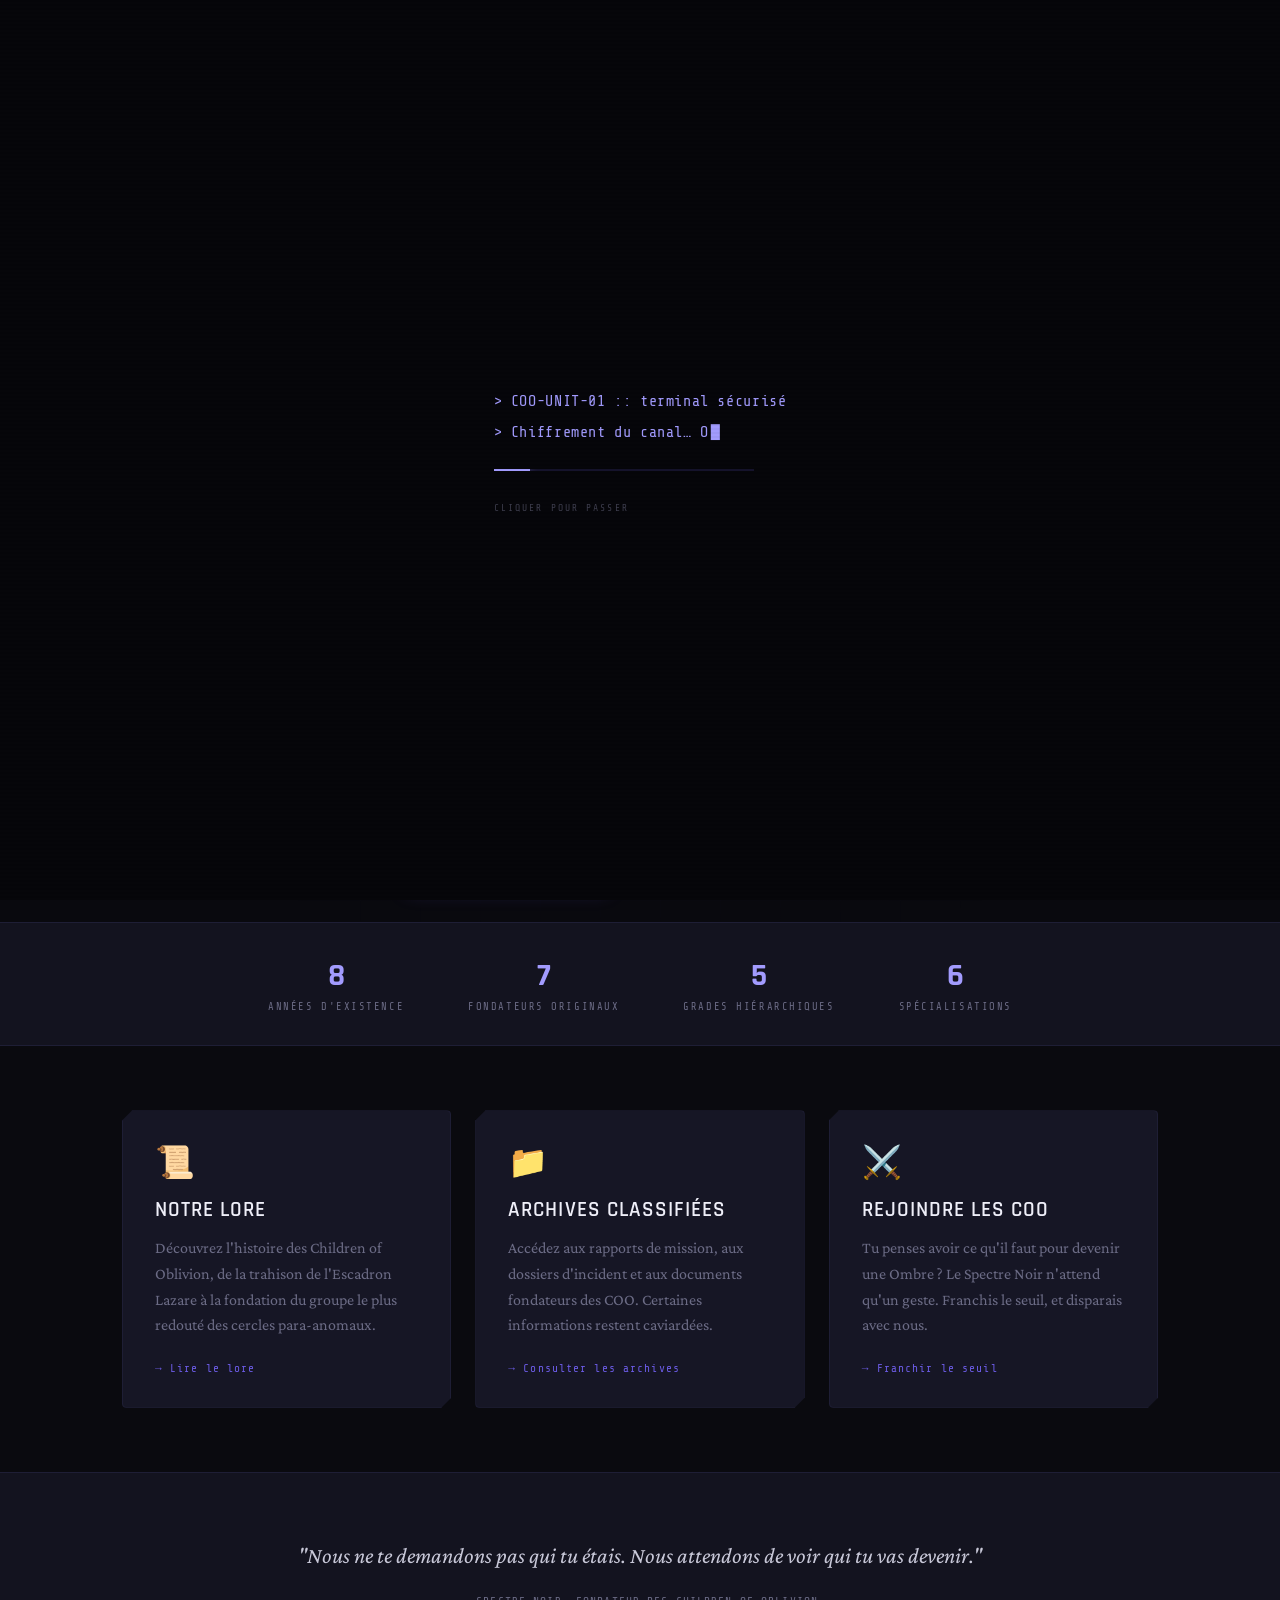
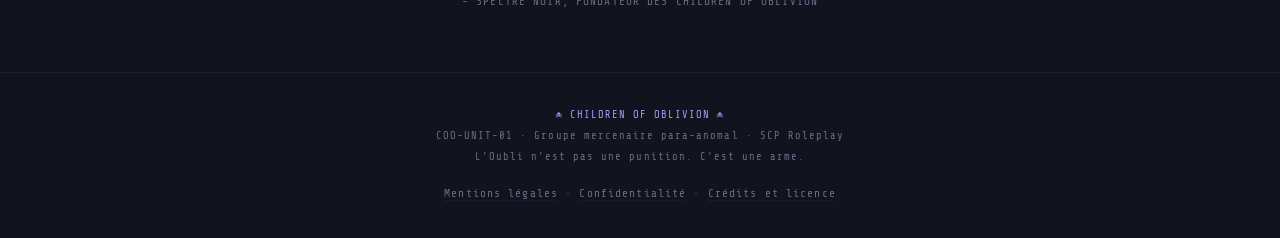
==== commit 395b11b2: "Add files via upload" ====
--- a/index.html
+++ b/index.html
@@ -4,1402 +4,12 @@
 <meta charset="UTF-8">
 <meta name="viewport" content="width=device-width, initial-scale=1.0">
 <title>Children of Oblivion - COO-UNIT-01</title>
-<link rel="icon" type="image/png" href="[data-uri]">
+<link rel="icon" type="image/png" href="favicon.png">
 <link href="https://fonts.googleapis.com/css2?family=Share+Tech+Mono&family=Rajdhani:wght@300;400;500;600;700&family=Crimson+Pro:ital,wght@0,300;0,400;1,300;1,400&display=swap" rel="stylesheet">
-<style>
-  :root {
-    --black: #0a0a0f;
-    --deep: #0f0f1a;
-    --panel: #13131f;
-    --card: #161625;
-    --border: #1e1e35;
-    --accent: #6c5ce7;
-    --accent2: #a29bfe;
-    --red: #c0392b;
-    --text: #c8c8d8;
-    --text-dim: #6b6b85;
-    --text-bright: #eeeef8;
-    --mono: 'Share Tech Mono', monospace;
-    --display: 'Rajdhani', sans-serif;
-    --body: 'Crimson Pro', serif;
-    --banner: url("[data-uri]");
-    --logo: url("[data-uri]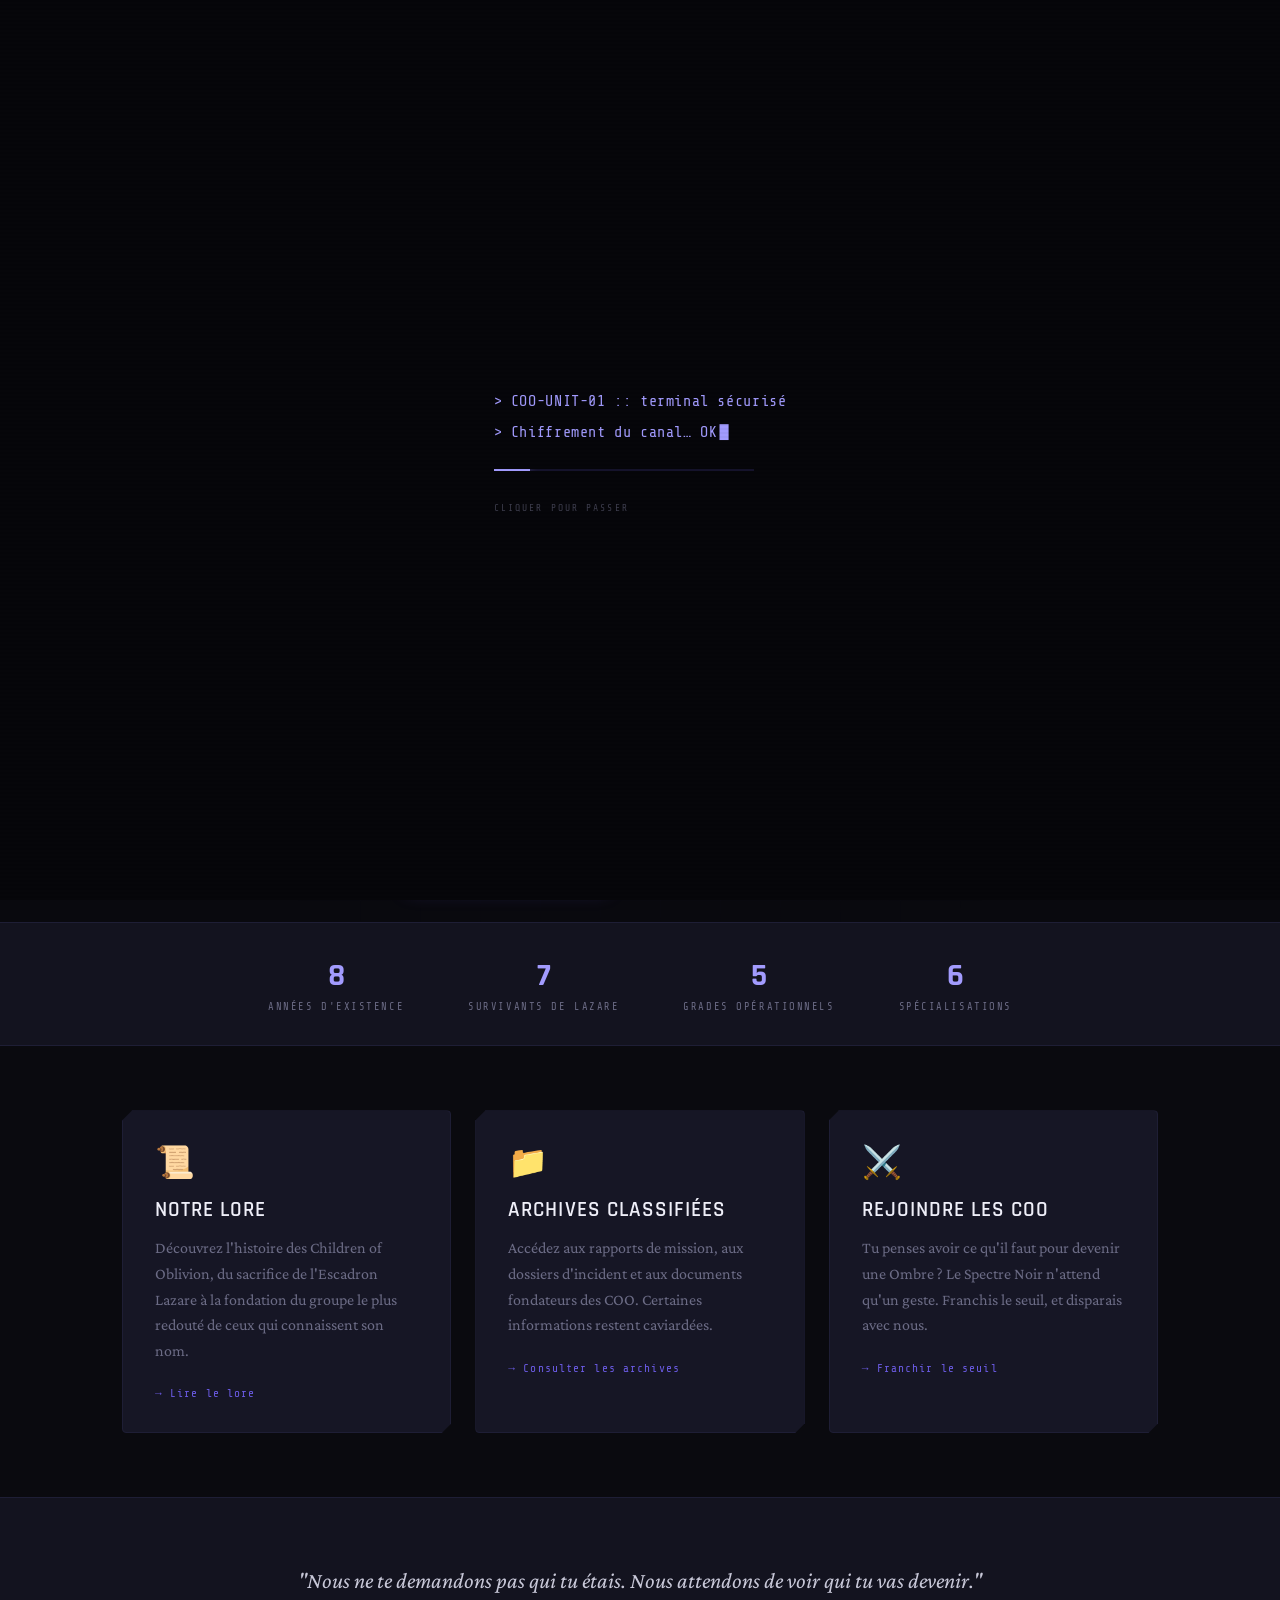
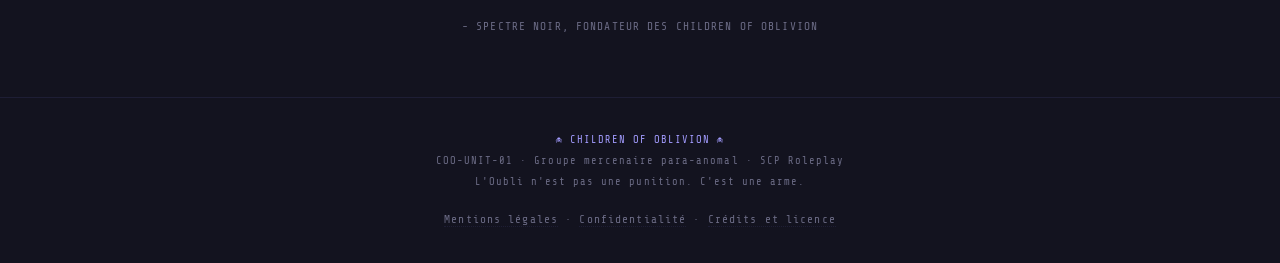
==== commit 430140ac: "Add files via upload" ====
--- a/index.html
+++ b/index.html
@@ -100,8 +100,8 @@
 
   <div class="stats-bar">
     <div class="stat"><span class="stat-val">8</span><span class="stat-label">Années d'existence</span></div>
-    <div class="stat"><span class="stat-val">7</span><span class="stat-label">Fondateurs originaux</span></div>
-    <div class="stat"><span class="stat-val">5</span><span class="stat-label">Grades hiérarchiques</span></div>
+    <div class="stat"><span class="stat-val">7</span><span class="stat-label">Survivants de Lazare</span></div>
+    <div class="stat"><span class="stat-val">5</span><span class="stat-label">Grades opérationnels</span></div>
     <div class="stat"><span class="stat-val">6</span><span class="stat-label">Spécialisations</span></div>
   </div>
 
@@ -109,7 +109,7 @@
     <div class="home-card" onclick="showPage('lore')">
       <div class="card-icon">📜</div>
       <div class="card-title">Notre Lore</div>
-      <p class="card-desc">Découvrez l'histoire des Children of Oblivion, de la trahison de l'Escadron Lazare à la fondation du groupe le plus redouté des cercles para-anomaux.</p>
+      <p class="card-desc">Découvrez l'histoire des Children of Oblivion, du sacrifice de l'Escadron Lazare à la fondation du groupe le plus redouté de ceux qui connaissent son nom.</p>
       <div class="card-arrow">→ Lire le lore</div>
     </div>
     <div class="home-card" onclick="showPage('archives')">
--- a/style.css
+++ b/style.css
@@ -20,8 +20,8 @@
     --av-b: url("[data-uri]");
     --display: 'Rajdhani', sans-serif;
     --body: 'Crimson Pro', serif;
-    --banner: url("[data-uri]");
-    --logo: url("[data-uri]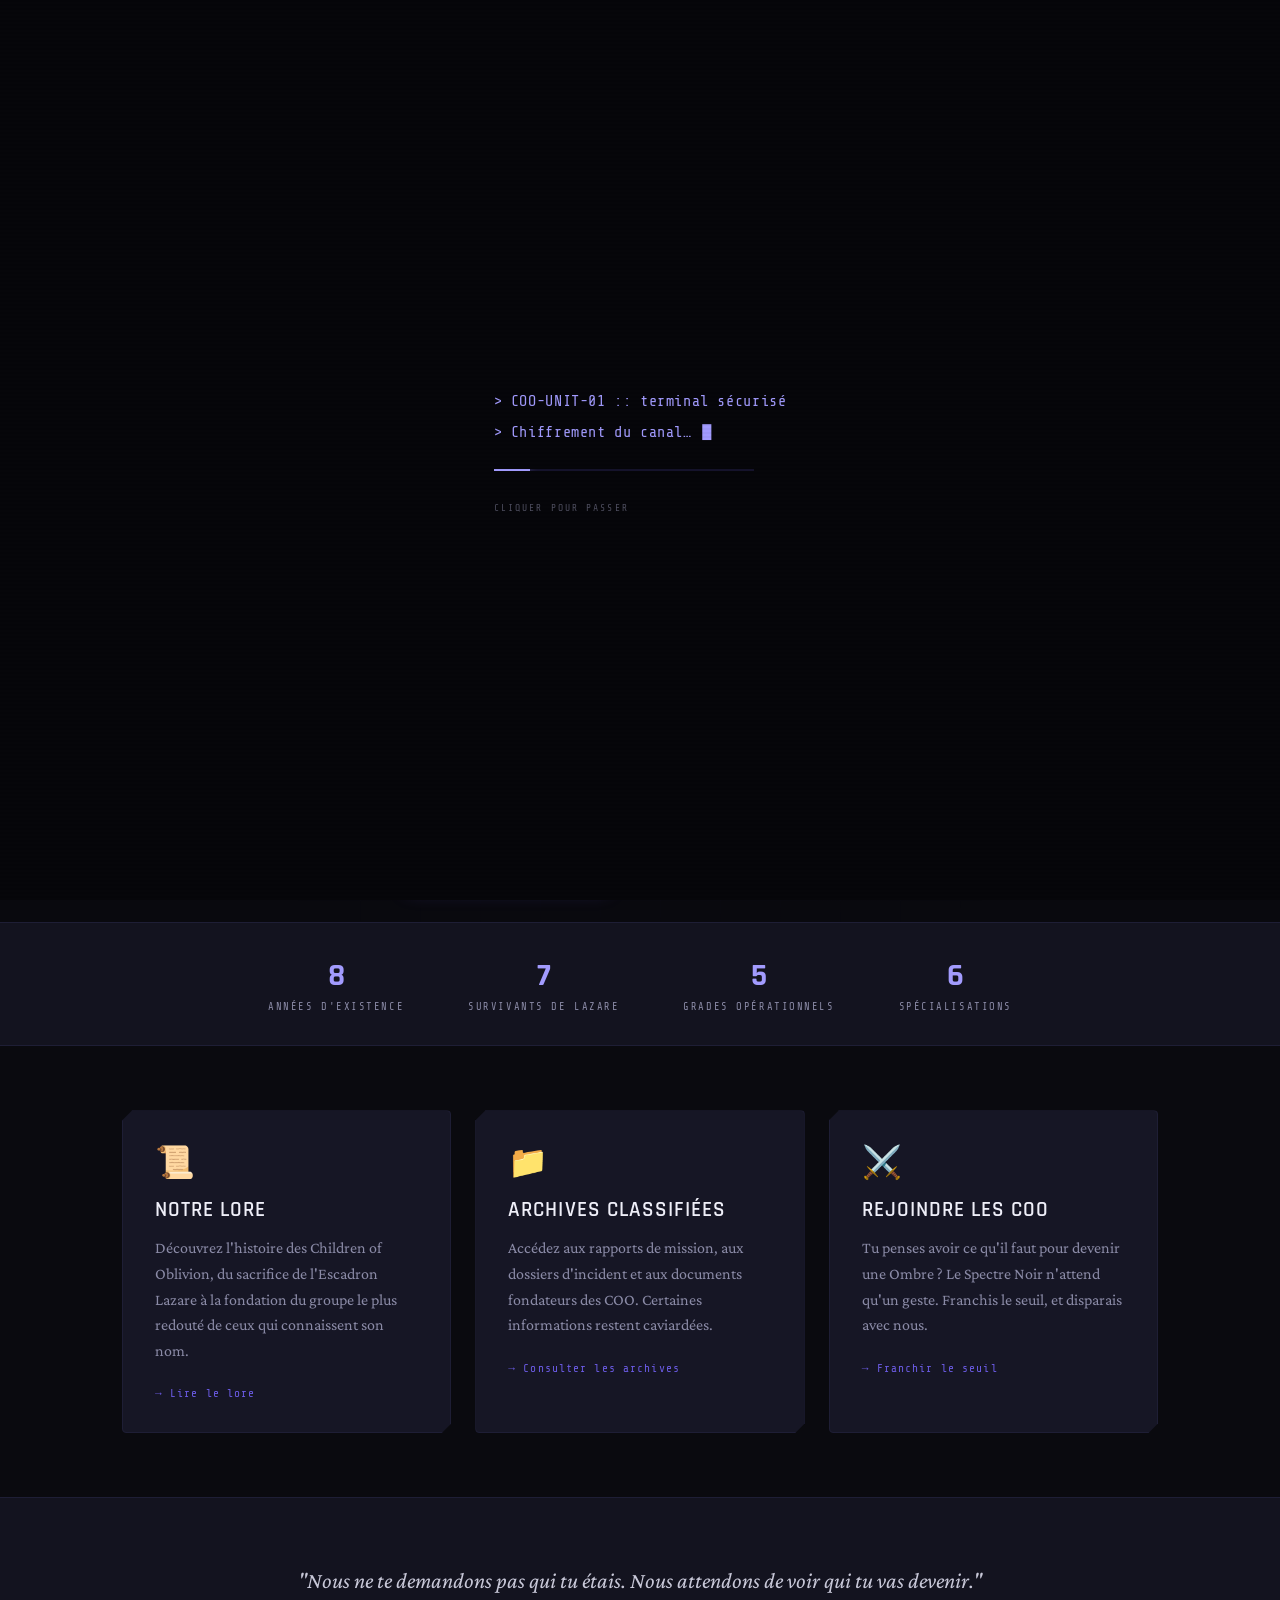
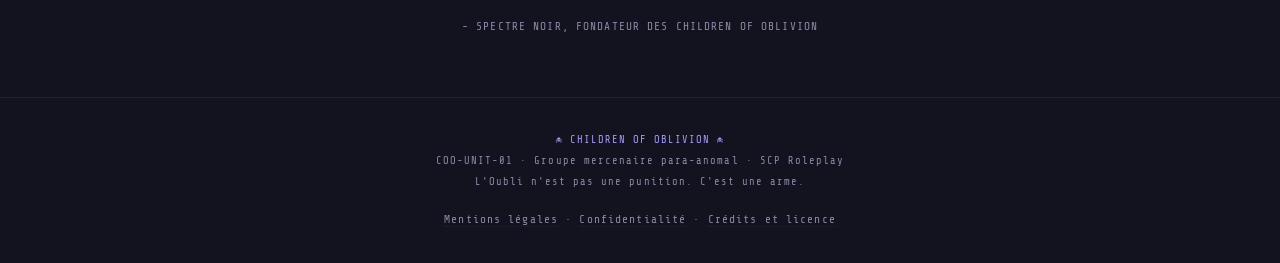
==== commit 0b4f5b36: "Add files via upload" ====
--- a/index.html
+++ b/index.html
@@ -7,6 +7,8 @@
 <link rel="icon" type="image/png" href="favicon.png">
 <link href="https://fonts.googleapis.com/css2?family=Share+Tech+Mono&family=Rajdhani:wght@300;400;500;600;700&family=Crimson+Pro:ital,wght@0,300;0,400;1,300;1,400&display=swap" rel="stylesheet">
 <link rel="stylesheet" href="style.css">
+<link rel="stylesheet" href="theme.css">
+<script>try{if(localStorage.getItem('coo_theme')==='light')document.documentElement.setAttribute('data-theme','light')}catch(e){}</script>
 </head>
 <body data-page="accueil">
 
@@ -177,5 +179,6 @@
 </div>
 
 <script src="script.js"></script>
+<script src="theme.js"></script>
 </body>
 </html>
--- a/style.css
+++ b/style.css
@@ -8,7 +8,7 @@
     --accent2: #a29bfe;
     --red: #c0392b;
     --text: #c8c8d8;
-    --text-dim: #6b6b85;
+    --text-dim: #8a8aa6;
     --text-bright: #eeeef8;
     --mono: 'Share Tech Mono', monospace;
     --av-space: url("[data-uri]");
--- a/theme.css
+++ b/theme.css
@@ -0,0 +1,37 @@
+/* Mode clair : palette tirée du logo (violet profond de l'anneau, lune lilas, indigo nuit). Le mode sombre reste le défaut. */
+html[data-theme="light"] {
+  color-scheme: light;
+  --black: #f3eff8;
+  --deep: #ebe5f3;
+  --panel: #ffffff;
+  --card: #fbf9fd;
+  --border: #d5cae3;
+  --accent: #5b3a8c;
+  --accent2: #5b3a8c;
+  --red: #a8281c;
+  --text: #2b2440;
+  --text-dim: #5f5778;
+  --text-bright: #130c26;
+}
+html[data-theme="light"] body::before { background: none; }
+html[data-theme="light"] nav { background: rgba(255,255,255,0.92); }
+html[data-theme="light"] .acces-terminal,
+html[data-theme="light"] .boot,
+html[data-theme="light"] #boot,
+html[data-theme="light"] .session-lock,
+html[data-theme="light"] #session-lock {
+  --black: #0a0a0f; --deep: #0f0f1a; --panel: #13131f; --card: #161625; --border: #1e1e35;
+  --accent: #6c5ce7; --accent2: #a29bfe; --text: #c8c8d8; --text-dim: #8a8aa6; --text-bright: #eeeef8;
+}
+html[data-theme="light"] .dos-warn { background: rgba(168,40,28,.07); border-color: rgba(168,40,28,.4); color: #8c2117; }
+html[data-theme="light"] .dos-bar { background: rgba(43,36,64,.12); }
+html[data-theme="light"] .dos-note { background: rgba(201,138,0,.12); }
+
+/* Bouton de bascule */
+.theme-toggle { background: none; border: 1px solid var(--border); color: var(--text-dim); width: 34px; height: 34px; border-radius: 4px; display: inline-flex; align-items: center; justify-content: center; cursor: pointer; padding: 0; flex-shrink: 0; transition: color .2s, border-color .2s; }
+.theme-toggle:hover, .theme-toggle:focus-visible { color: var(--accent2); border-color: var(--accent); outline: none; }
+.theme-toggle svg { width: 16px; height: 16px; fill: none; stroke: currentColor; stroke-width: 1.8; stroke-linecap: round; stroke-linejoin: round; }
+.theme-toggle .i-sun { display: none; }
+html[data-theme="light"] .theme-toggle .i-sun { display: block; }
+html[data-theme="light"] .theme-toggle .i-moon { display: none; }
+html[data-theme="light"] .scanlines { display: none; }
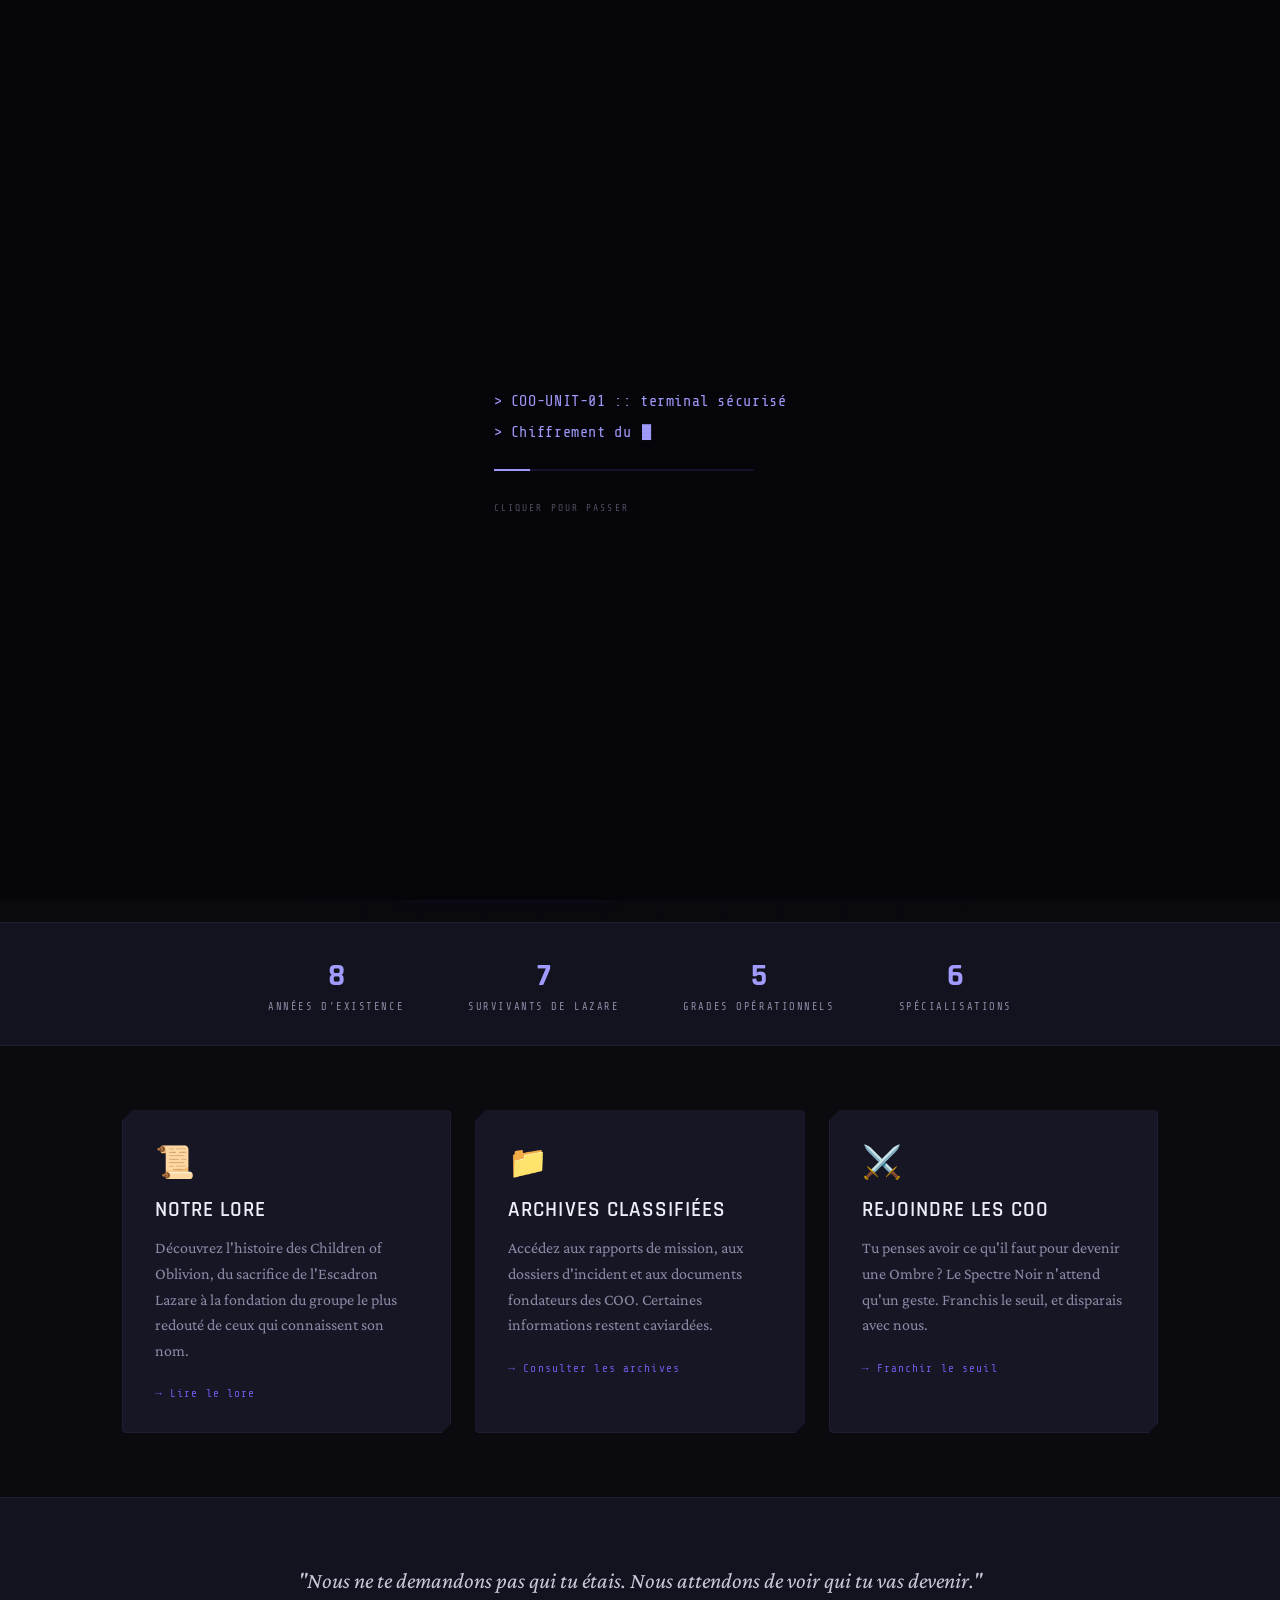
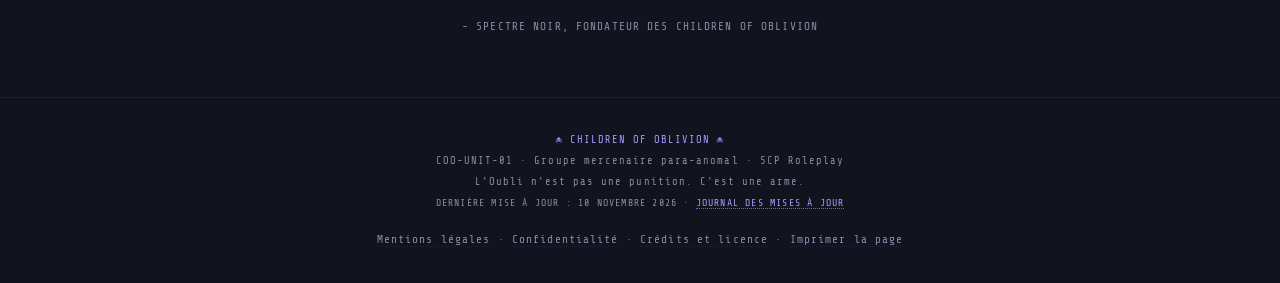
==== commit d43a4d16: "Add files via upload" ====
--- a/index.html
+++ b/index.html
@@ -4,9 +4,23 @@
 <meta charset="UTF-8">
 <meta name="viewport" content="width=device-width, initial-scale=1.0">
 <title>Children of Oblivion - COO-UNIT-01</title>
+<meta name="description" content="Groupe mercenaire para-anomal sur SCP: Roleplay. Nés du sacrifice, forgés dans l&#x27;obscurité. L&#x27;Oubli n&#x27;est pas une punition. C&#x27;est une arme.">
+<meta name="theme-color" content="#6c5ce7">
+<meta property="og:type" content="website">
+<meta property="og:site_name" content="Children of Oblivion">
+<meta property="og:locale" content="fr_FR">
+<meta property="og:title" content="Children of Oblivion">
+<meta property="og:description" content="Groupe mercenaire para-anomal sur SCP: Roleplay. Nés du sacrifice, forgés dans l&#x27;obscurité. L&#x27;Oubli n&#x27;est pas une punition. C&#x27;est une arme.">
+<meta property="og:url" content="https://children-of-oblivion.github.io/COO/">
+<meta property="og:image" content="https://children-of-oblivion.github.io/COO/apercu.jpg">
+<meta property="og:image:width" content="1200">
+<meta property="og:image:height" content="630">
+<meta property="og:image:alt" content="Logo des Children of Oblivion : trois silhouettes devant une lune violette">
+<meta name="twitter:card" content="summary_large_image">
 <link rel="icon" type="image/png" href="favicon.png">
 <link href="https://fonts.googleapis.com/css2?family=Share+Tech+Mono&family=Rajdhani:wght@300;400;500;600;700&family=Crimson+Pro:ital,wght@0,300;0,400;1,300;1,400&display=swap" rel="stylesheet">
 <link rel="stylesheet" href="style.css">
+<link rel="stylesheet" href="ux.css">
 <link rel="stylesheet" href="theme.css">
 <script>try{if(localStorage.getItem('coo_theme')==='light')document.documentElement.setAttribute('data-theme','light')}catch(e){}</script>
 </head>
@@ -59,6 +73,7 @@
       <li><button data-page="registre" onclick="showPage('registre')">Registre</button></li>
       <li><button data-page="effectifs" onclick="showPage('effectifs')">Effectifs</button></li>
       <li><button data-page="recrutement" onclick="showPage('recrutement')">Recrutement</button></li>
+      <li><button data-page="journal" onclick="showPage('journal')">Journal</button></li>
       <li><button data-page="acces" onclick="showPage('acces')" class="nav-restreint">Accès restreint</button></li>
     </ul>
     <div class="nav-right">
@@ -180,5 +195,7 @@
 
 <script src="script.js"></script>
 <script src="theme.js"></script>
+<script src="journal.js"></script>
+<script src="ux.js"></script>
 </body>
 </html>
--- a/ux.css
+++ b/ux.css
@@ -0,0 +1,110 @@
+/* Confort de lecture : lien d'évitement, progression, retour en haut, œil, copie, FAQ, journal, impression. */
+
+/* Lien d'accès direct au contenu (visible au clavier uniquement) */
+.skip-link { position: fixed; top: 8px; left: 8px; z-index: 20000; transform: translateY(-160%); background: var(--accent); color: #fff; font-family: var(--mono); font-size: .75rem; letter-spacing: .08em; padding: .6rem .9rem; border-radius: 4px; text-decoration: none; transition: transform .15s; }
+.skip-link:focus { transform: none; outline: 2px solid var(--accent2); outline-offset: 2px; }
+#contenu:focus { outline: none; }
+
+/* Barre de progression de lecture */
+.read-progress { position: fixed; top: 60px; left: 0; height: 2px; width: 100%; z-index: 1001; pointer-events: none; transform-origin: 0 50%; transform: scaleX(0); background: linear-gradient(90deg, var(--accent), var(--accent2)); box-shadow: 0 0 8px rgba(108,92,231,.5); opacity: 0; transition: opacity .2s; }
+.read-progress.on { opacity: 1; }
+
+/* Retour en haut */
+.to-top { position: fixed; right: 1.4rem; bottom: 3.4rem; z-index: 1002; width: 42px; height: 42px; border-radius: 4px; border: 1px solid var(--accent); background: rgba(10,10,15,.85); color: var(--accent2); display: flex; align-items: center; justify-content: center; cursor: pointer; opacity: 0; visibility: hidden; transform: translateY(8px); transition: opacity .2s, transform .2s, visibility .2s, background .2s; backdrop-filter: blur(6px); }
+.to-top.on { opacity: 1; visibility: visible; transform: none; }
+.to-top:hover, .to-top:focus-visible { background: var(--accent); color: #fff; outline: none; }
+.to-top svg { width: 18px; height: 18px; fill: none; stroke: currentColor; stroke-width: 2; stroke-linecap: round; stroke-linejoin: round; }
+html[data-theme="light"] .to-top { background: rgba(255,255,255,.9); }
+@media (max-width: 760px) { .to-top { right: 1rem; bottom: 1rem; } }
+
+/* Afficher / masquer la phrase d'ouverture */
+.pw-wrap { position: relative; flex: 1; min-width: 180px; display: flex; }
+.pw-wrap > input { flex: 1; min-width: 0; padding-right: 2.6rem !important; }
+.pw-eye { position: absolute; right: 4px; top: 50%; transform: translateY(-50%); width: 34px; height: 34px; background: none; border: 0; color: var(--text-dim); cursor: pointer; display: flex; align-items: center; justify-content: center; border-radius: 3px; }
+.pw-eye:hover, .pw-eye:focus-visible { color: var(--text-bright); outline: none; background: rgba(255,255,255,.06); }
+.pw-eye svg { width: 17px; height: 17px; fill: none; stroke: currentColor; stroke-width: 1.8; stroke-linecap: round; stroke-linejoin: round; }
+.pw-eye .i-off { display: none; }
+.pw-eye[aria-pressed="true"] .i-on { display: none; }
+.pw-eye[aria-pressed="true"] .i-off { display: block; }
+
+/* Boutons copier */
+.copy-btn { display: inline-flex; align-items: center; gap: .35rem; background: none; border: 1px solid var(--border); color: var(--text-dim); font-family: var(--mono); font-size: .58rem; letter-spacing: .1em; text-transform: uppercase; padding: .3rem .5rem; border-radius: 3px; cursor: pointer; transition: color .2s, border-color .2s; vertical-align: middle; }
+.copy-btn:hover, .copy-btn:focus-visible { color: var(--accent2); border-color: var(--accent); outline: none; }
+.copy-btn svg { width: 12px; height: 12px; fill: none; stroke: currentColor; stroke-width: 2; stroke-linecap: round; stroke-linejoin: round; }
+.copy-btn.ok { color: #4caf50; border-color: #4caf50; }
+.copy-btn.icon { padding: .3rem; border-color: transparent; }
+.copy-btn.icon:hover, .copy-btn.icon:focus-visible { border-color: var(--accent); }
+.archive-header .copy-btn.icon { margin-left: -.4rem; flex-shrink: 0; }
+.lore-quote .copy-row { margin-top: .8rem; }
+.modal-tools { display: flex; gap: .5rem; flex-wrap: wrap; margin-top: 1.1rem; }
+
+/* FAQ */
+.faq { margin-top: .4rem; }
+.faq-item { border: 1px solid var(--border); background: var(--card); border-radius: 4px; margin-bottom: .7rem; }
+.faq-item > summary { list-style: none; cursor: pointer; display: flex; align-items: center; gap: .9rem; padding: 1rem 1.2rem; font-family: var(--display); font-weight: 600; font-size: 1.02rem; letter-spacing: .03em; color: var(--text-bright); }
+.faq-item > summary::-webkit-details-marker { display: none; }
+.faq-item > summary::after { content: '+'; margin-left: auto; font-family: var(--mono); color: var(--accent2); font-size: 1rem; }
+.faq-item[open] > summary::after { content: '\2212'; }
+.faq-item > summary:hover { color: var(--accent2); }
+.faq-item > summary:focus-visible { outline: 1px solid var(--accent); outline-offset: -1px; }
+.faq-item[open] { border-color: var(--accent); }
+.faq-body { padding: 0 1.2rem 1.1rem; }
+.faq-body p { font-size: .95rem; line-height: 1.75; color: var(--text); margin: 0 0 .6rem; }
+.faq-body p:last-child { margin-bottom: 0; }
+.faq-body a { color: var(--accent2); }
+.faq-body strong { color: var(--text-bright); }
+
+/* Pied de page : date et journal */
+.footer-maj { font-family: var(--mono); font-size: .62rem; letter-spacing: .12em; text-transform: uppercase; color: var(--text-dim); }
+.footer-maj a { color: var(--accent2); text-decoration: none; border-bottom: 1px dotted var(--accent); cursor: pointer; }
+
+/* Page journal */
+.journal { max-width: 760px; margin: 0 auto; }
+.jr-entry { position: relative; padding: 0 0 2.2rem 2rem; border-left: 1px solid var(--border); }
+.jr-entry:last-child { padding-bottom: .4rem; }
+.jr-entry::before { content: ''; position: absolute; left: -6px; top: .35rem; width: 11px; height: 11px; border-radius: 50%; background: var(--black); border: 2px solid var(--accent); }
+.jr-entry:first-child::before { background: var(--accent); box-shadow: 0 0 10px rgba(108,92,231,.6); }
+.jr-head { display: flex; flex-wrap: wrap; align-items: baseline; gap: .4rem .9rem; }
+.jr-date { font-family: var(--mono); font-size: .72rem; letter-spacing: .12em; text-transform: uppercase; color: var(--accent2); }
+.jr-ver { font-family: var(--mono); font-size: .6rem; letter-spacing: .12em; color: var(--text-dim); border: 1px solid var(--border); padding: .12rem .45rem; border-radius: 3px; }
+.jr-new { font-family: var(--mono); font-size: .58rem; letter-spacing: .14em; text-transform: uppercase; color: #fff; background: var(--accent); padding: .14rem .45rem; border-radius: 3px; }
+.jr-title { width: 100%; font-family: var(--display); font-weight: 700; font-size: 1.35rem; letter-spacing: .04em; text-transform: uppercase; color: var(--text-bright); margin-top: .3rem; }
+.jr-list { list-style: none; margin: .8rem 0 0; padding: 0; }
+.jr-list li { position: relative; padding-left: 1rem; font-size: .96rem; line-height: 1.7; color: var(--text); margin-bottom: .3rem; }
+.jr-list li::before { content: '\203A'; position: absolute; left: 0; color: var(--accent); }
+.jr-note { max-width: 760px; margin: 0 auto 2rem; font-size: .92rem; line-height: 1.7; color: var(--text-dim); border: 1px dashed var(--border); padding: .9rem 1.1rem; border-radius: 4px; }
+@media (max-width: 620px) { .jr-entry { padding-left: 1.3rem; } .jr-title { font-size: 1.15rem; } }
+
+/* Dossier scellé : message affiché à la place du contenu à l'impression */
+.print-sealed-msg { display: none; }
+
+/* ===== Version imprimable ===== */
+@media print {
+  @page { margin: 16mm 14mm; }
+  html, body { background: #fff !important; color: #111 !important; }
+  :root, html[data-theme="light"] { --black:#fff; --deep:#fff; --panel:#fff; --card:#fff; --border:#bbb; --accent:#4a2f80; --accent2:#4a2f80; --text:#1a1a1a; --text-dim:#555; --text-bright:#000; }
+  body::before, .scanlines, .hud-frame, .hud-tag, nav, #boot, .boot-screen, #session-lock, .session-lock, .search-overlay, .to-top, .read-progress, .skip-link, .theme-toggle, .copy-btn, .pw-eye, .modal-tools, .sp-tools, .lore-nav, .recrut-cta, .btn, .modal-close, footer .footer-legal, .footer-maj, .page-header::after { display: none !important; }
+  * { box-shadow: none !important; text-shadow: none !important; animation: none !important; transition: none !important; }
+  .page { display: block !important; padding-top: 0 !important; }
+  .page-header { padding: 0 0 1rem !important; background: none !important; border-bottom: 1px solid #999; }
+  .page-title { color: #000 !important; }
+  .content-wrap { padding: 1rem 0 !important; max-width: none !important; }
+  a { color: #000 !important; text-decoration: underline; }
+  .lore-section { display: block !important; }
+  .archive-card .archive-body, .threat-card .threat-body { display: block !important; }
+  .archive-toggle, .threat-toggle { display: none !important; }
+  details > *:not(summary) { display: block !important; }
+  .archive-card, .threat-card, .lore-block, .crit-card, .step-row, .ombre-card, .faq-item, .jr-entry, .dos-part { break-inside: avoid-page; }
+  .redacted { background: #000 !important; color: #000 !important; }
+  /* Impression d'un dossier ouvert : seule la fenêtre du dossier est imprimée */
+  body.print-modal > *:not(#profil-modal) { display: none !important; }
+  body.print-modal #profil-modal { position: static !important; display: block !important; background: none !important; padding: 0 !important; }
+  body.print-modal .profil-box { max-height: none !important; overflow: visible !important; border: 0 !important; padding: 0 !important; max-width: none !important; background: none !important; }
+  body.print-sealed #profil-corps { display: none !important; }
+  body.print-sealed .print-sealed-msg { display: block !important; font-family: var(--mono); font-size: 12pt; border: 2px solid #000; padding: 1rem; margin-top: 1rem; }
+}
+
+/* L'œil ne doit pas hériter du style des boutons du terminal */
+.acces-row .pw-eye, .acces-row .pw-eye:hover, .acces-row .pw-eye:focus-visible { background: none; border: 0; padding: 0; width: 34px; height: 34px; min-width: 0; font-size: 0; color: var(--text-dim); box-shadow: none; }
+.acces-row .pw-eye:hover, .acces-row .pw-eye:focus-visible { color: var(--text-bright); background: rgba(255,255,255,.06); }
+@media print { body.print-modal .modal-box, body.print-modal .profil-box { clip-path: none !important; margin: 0 !important; transform: none !important; } }
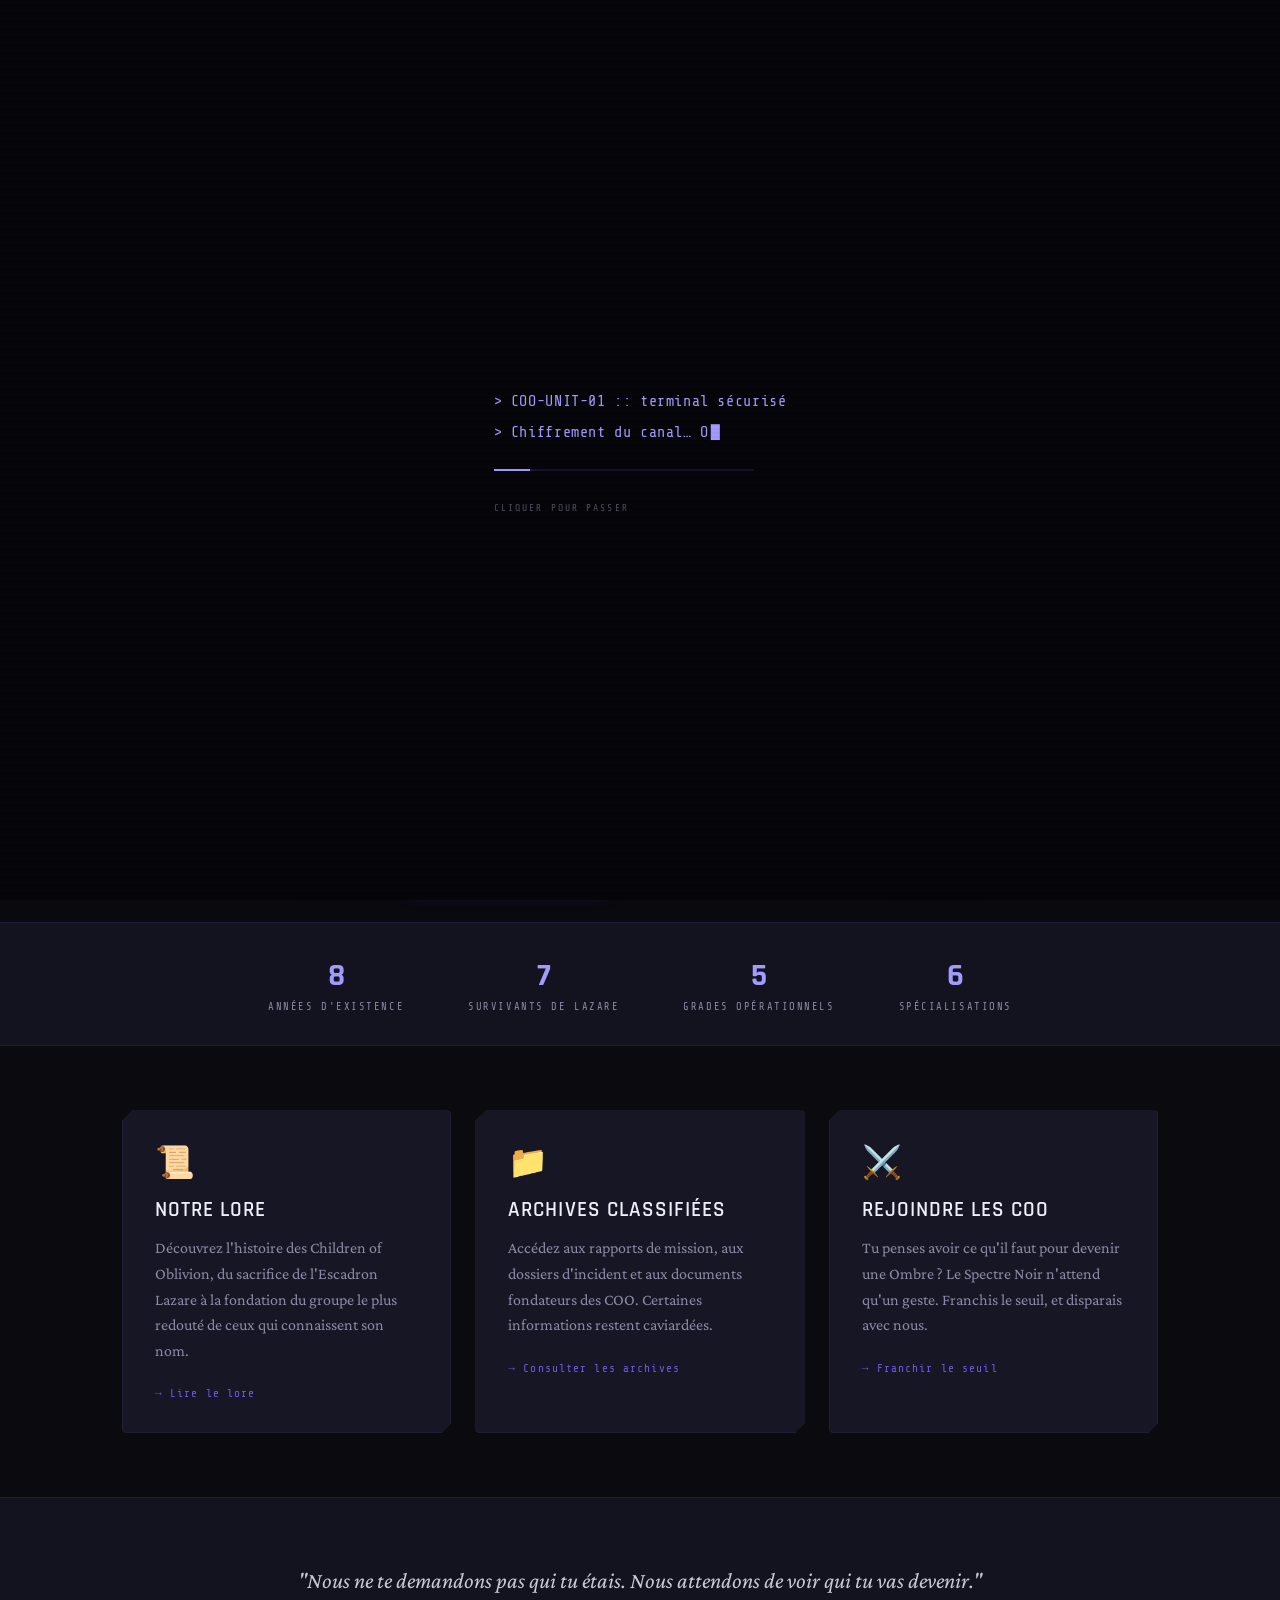
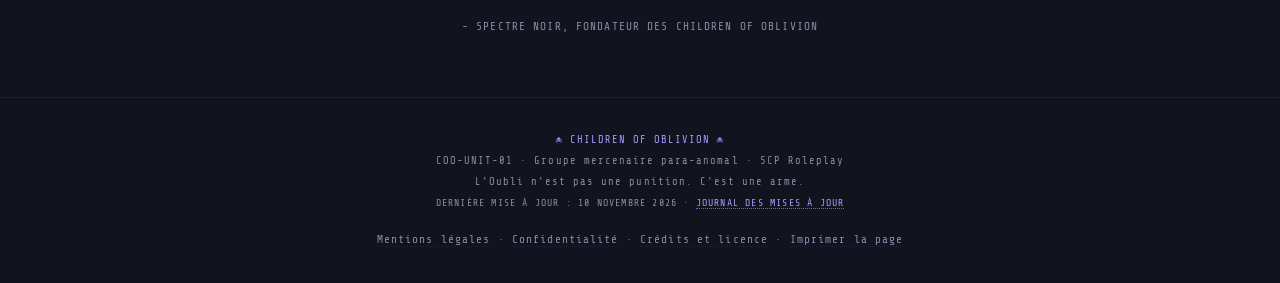
==== commit 9ae6df6c: "Update index.html" ====
--- a/index.html
+++ b/index.html
@@ -4,6 +4,7 @@
 <meta charset="UTF-8">
 <meta name="viewport" content="width=device-width, initial-scale=1.0">
 <title>Children of Oblivion - COO-UNIT-01</title>
+  <meta name="google-site-verification" content="ej5sHwExghCzedYM1HT6tbCKNSoaJDFMSVNS79xhq3E" />
 <meta name="description" content="Groupe mercenaire para-anomal sur SCP: Roleplay. Nés du sacrifice, forgés dans l&#x27;obscurité. L&#x27;Oubli n&#x27;est pas une punition. C&#x27;est une arme.">
 <meta name="theme-color" content="#6c5ce7">
 <meta property="og:type" content="website">
